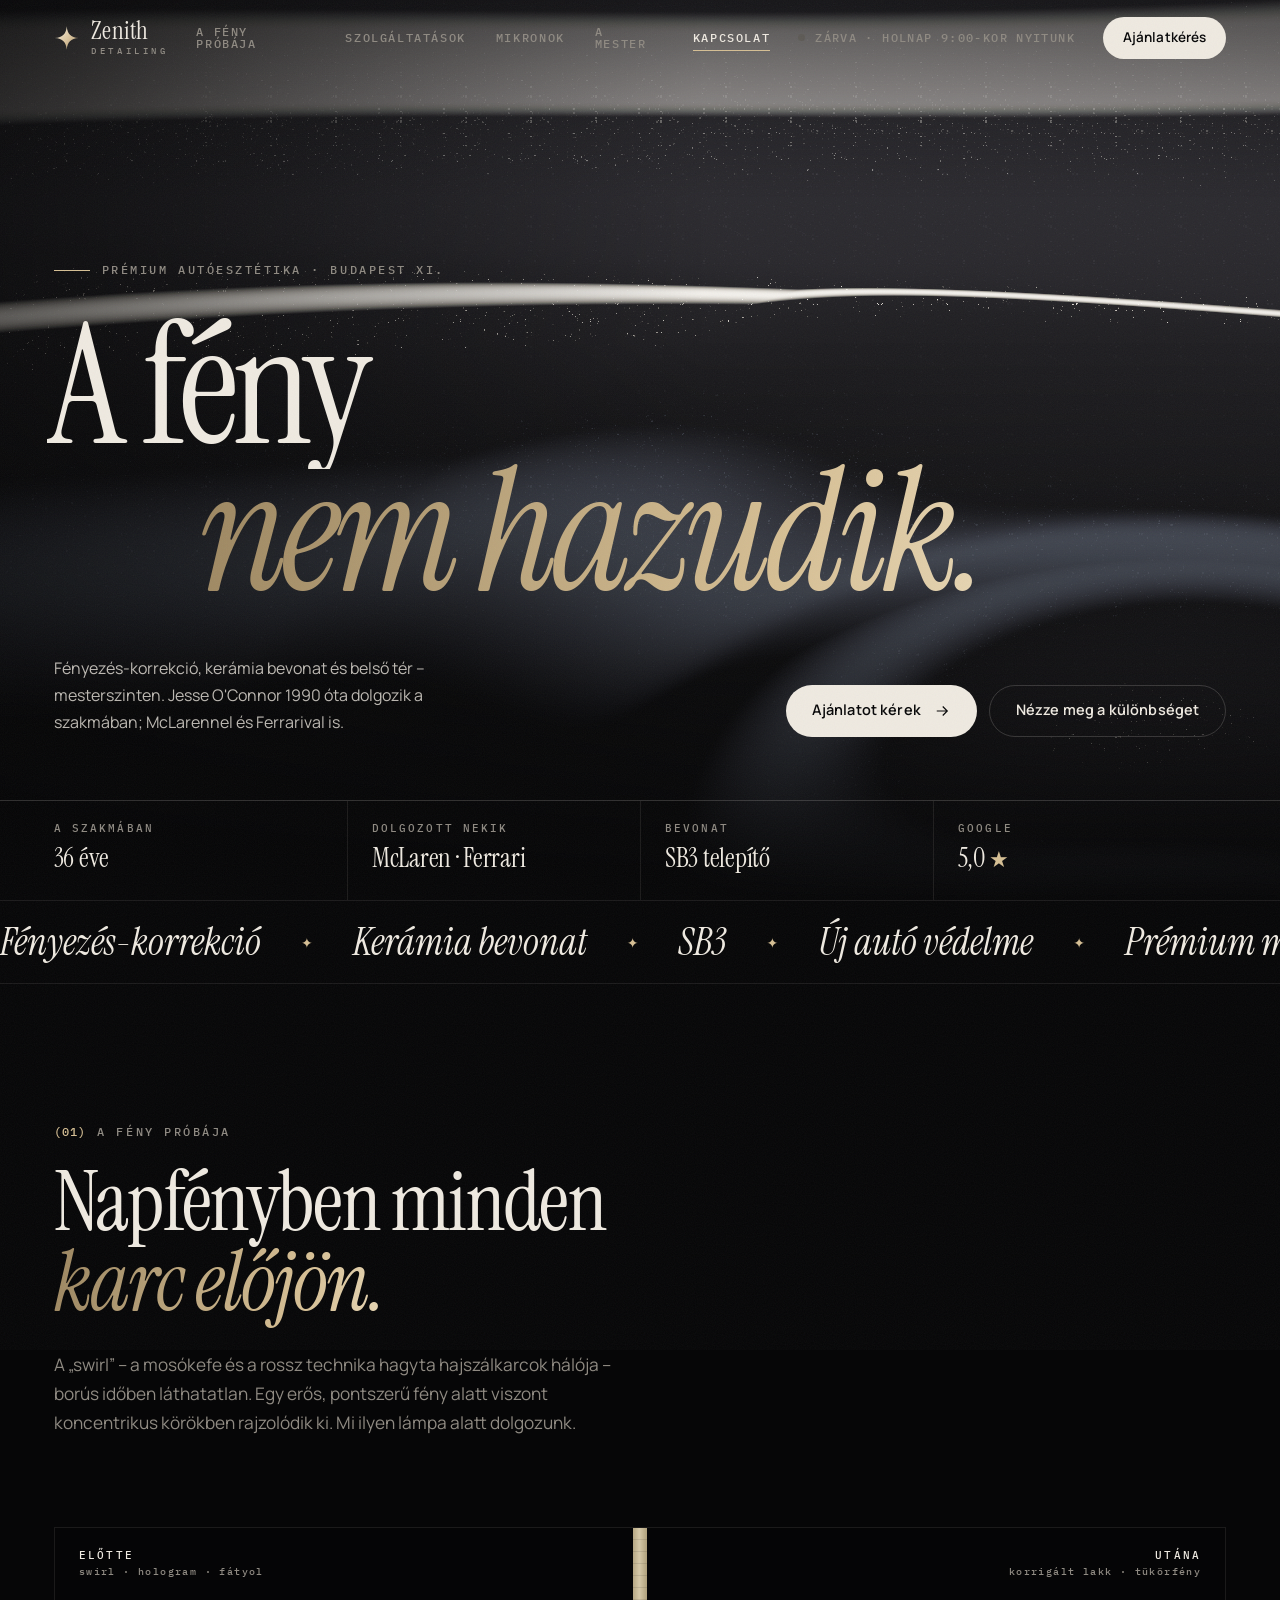
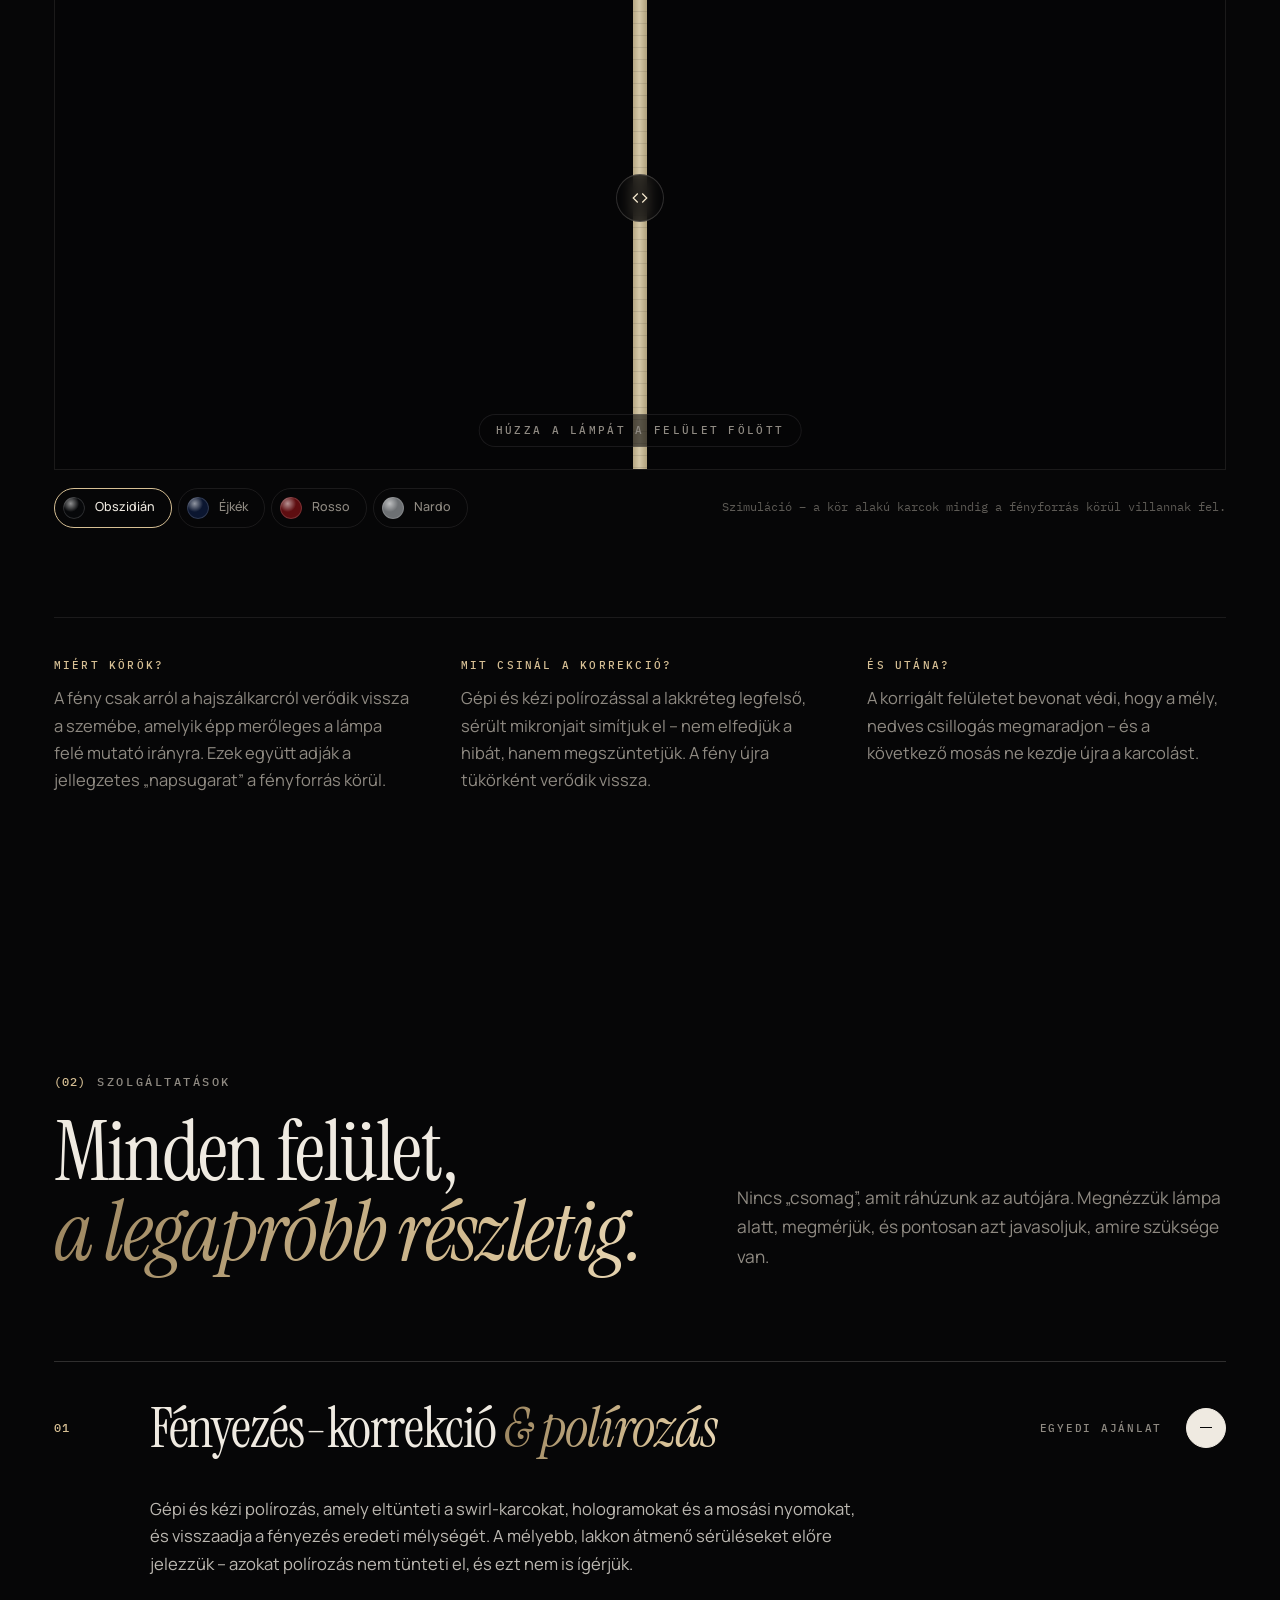
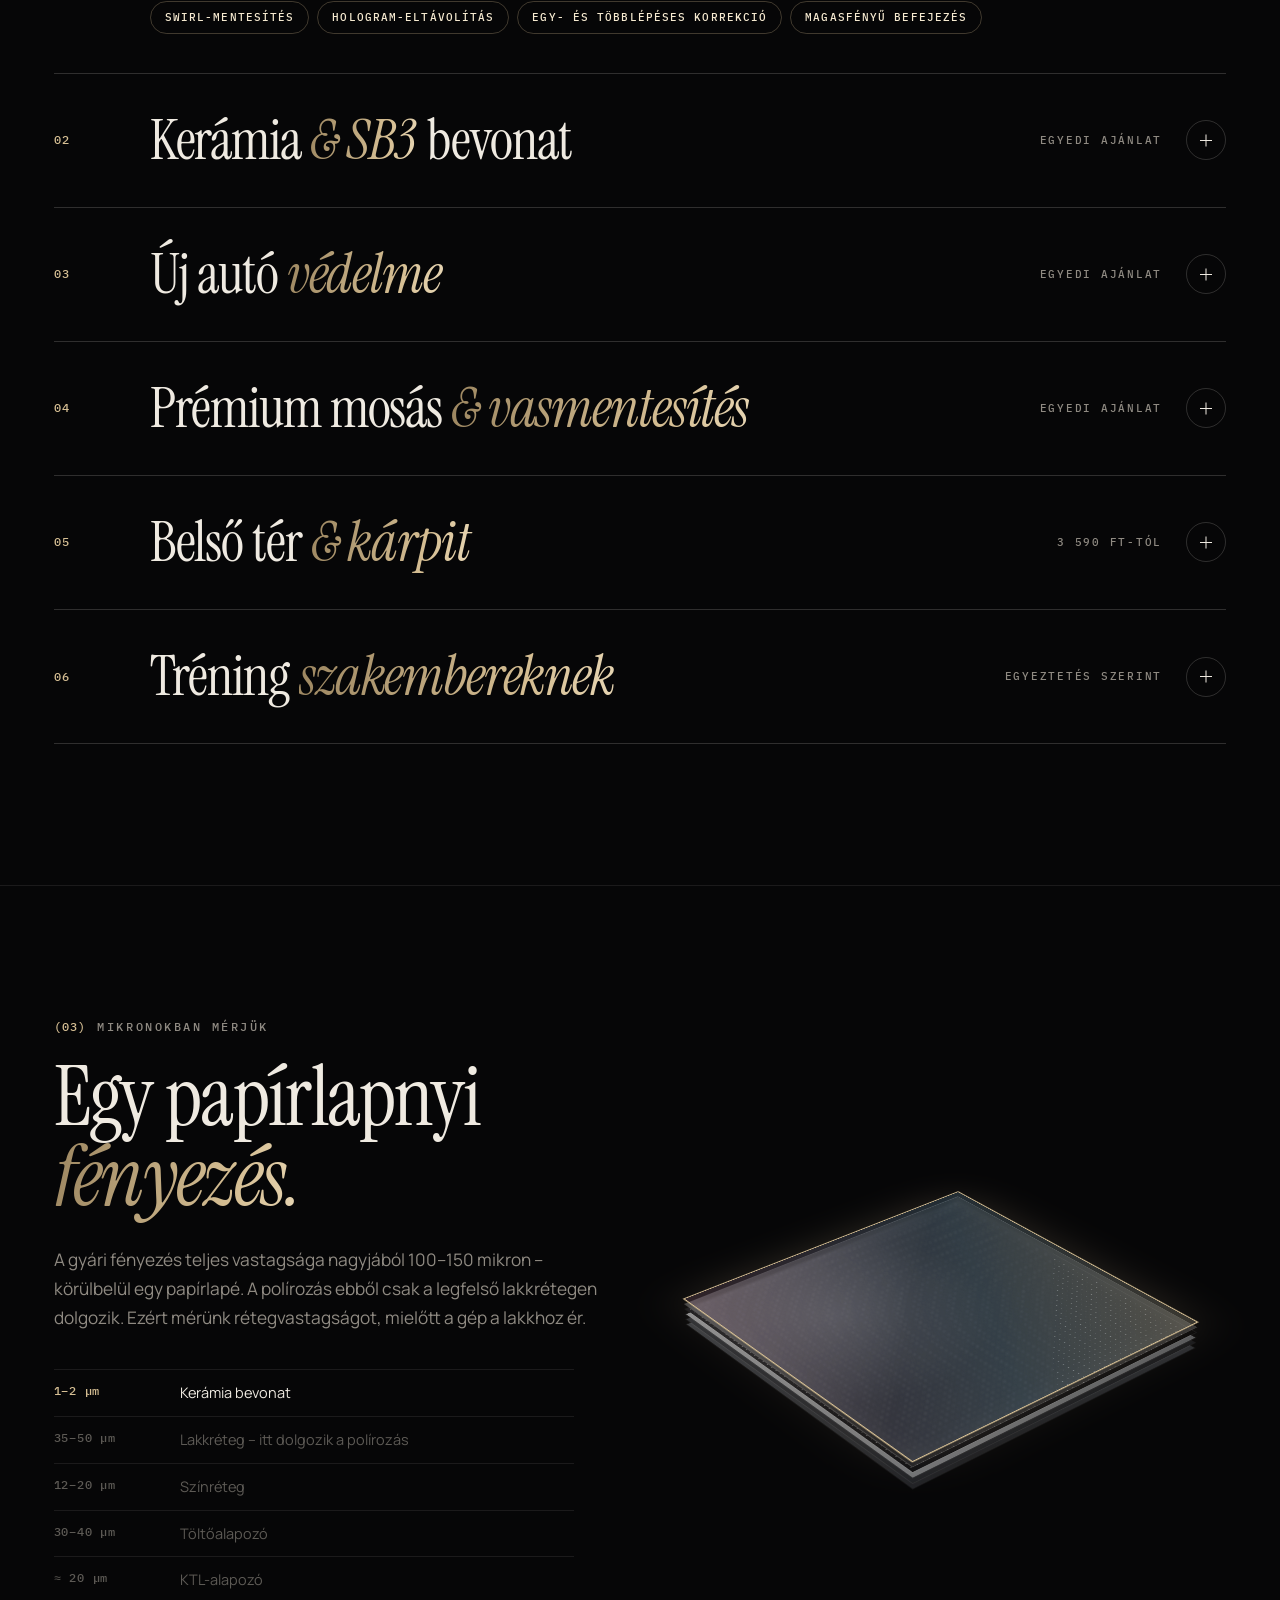
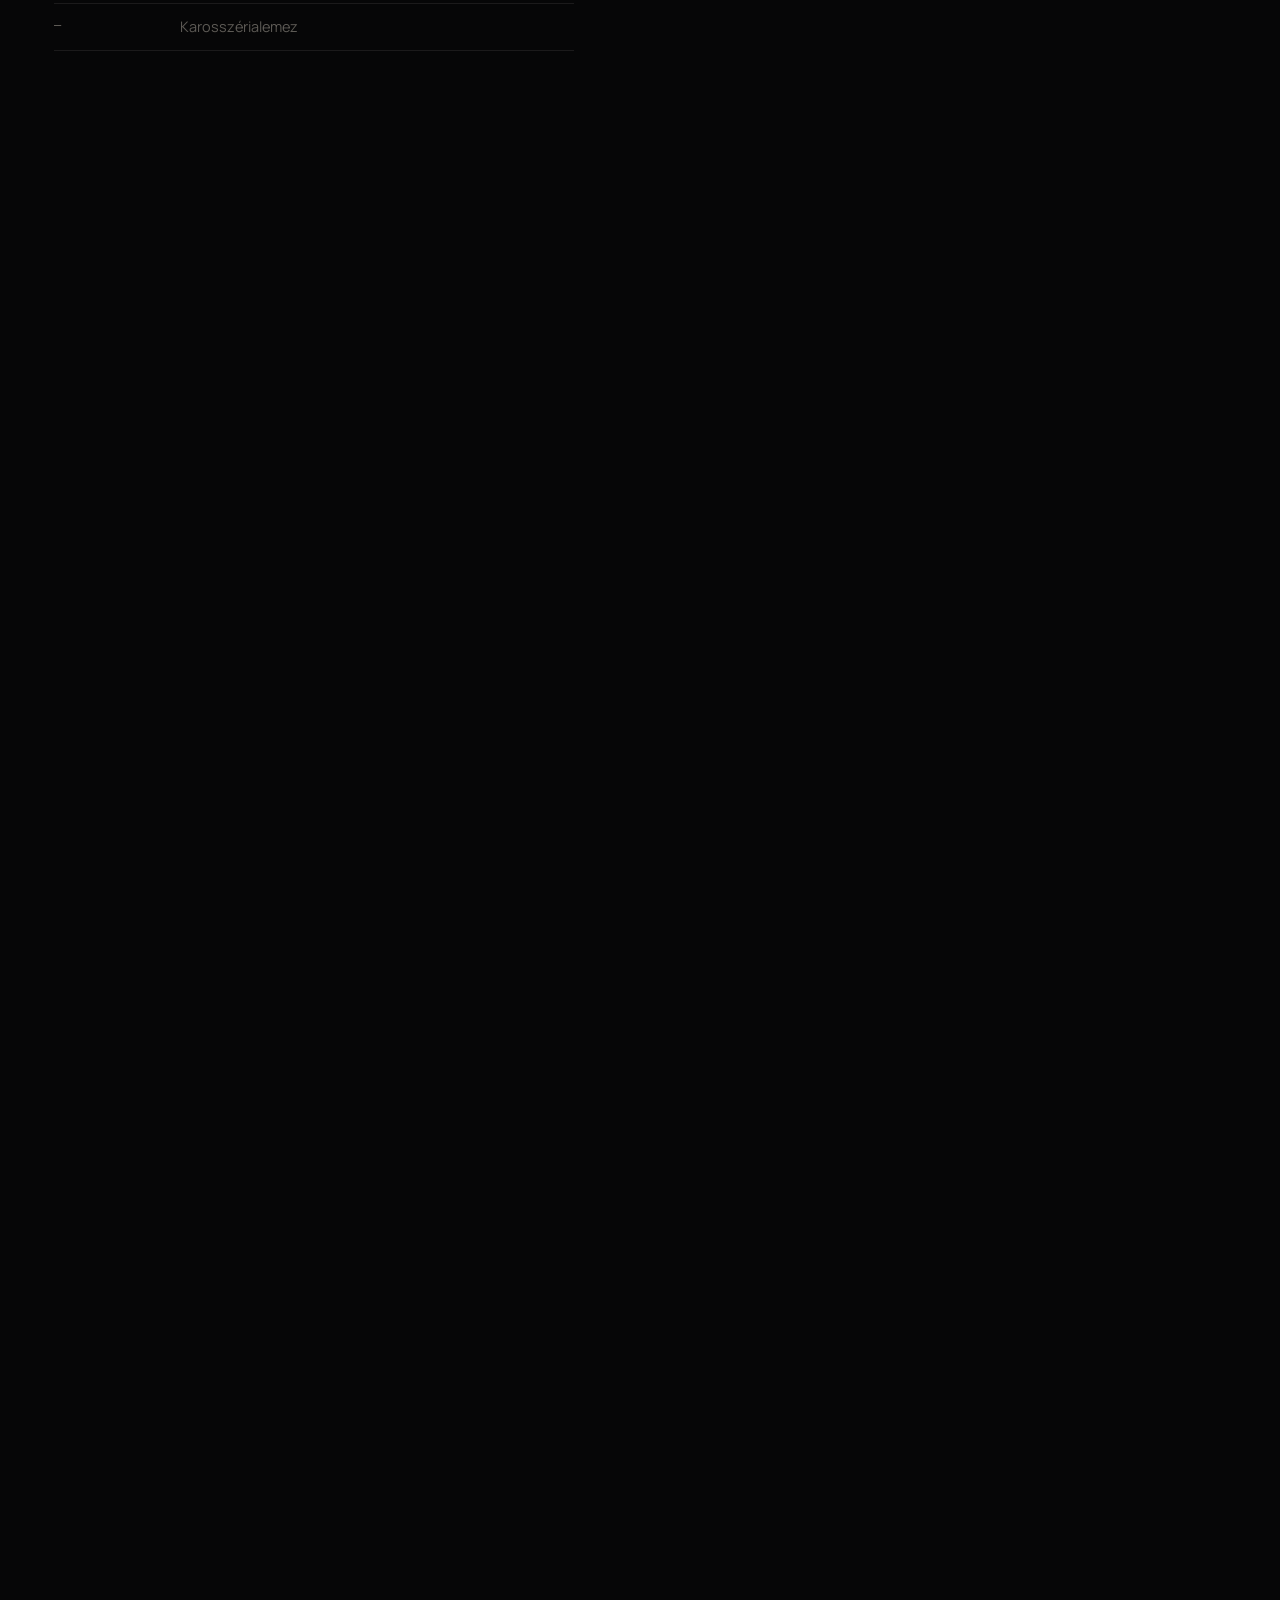
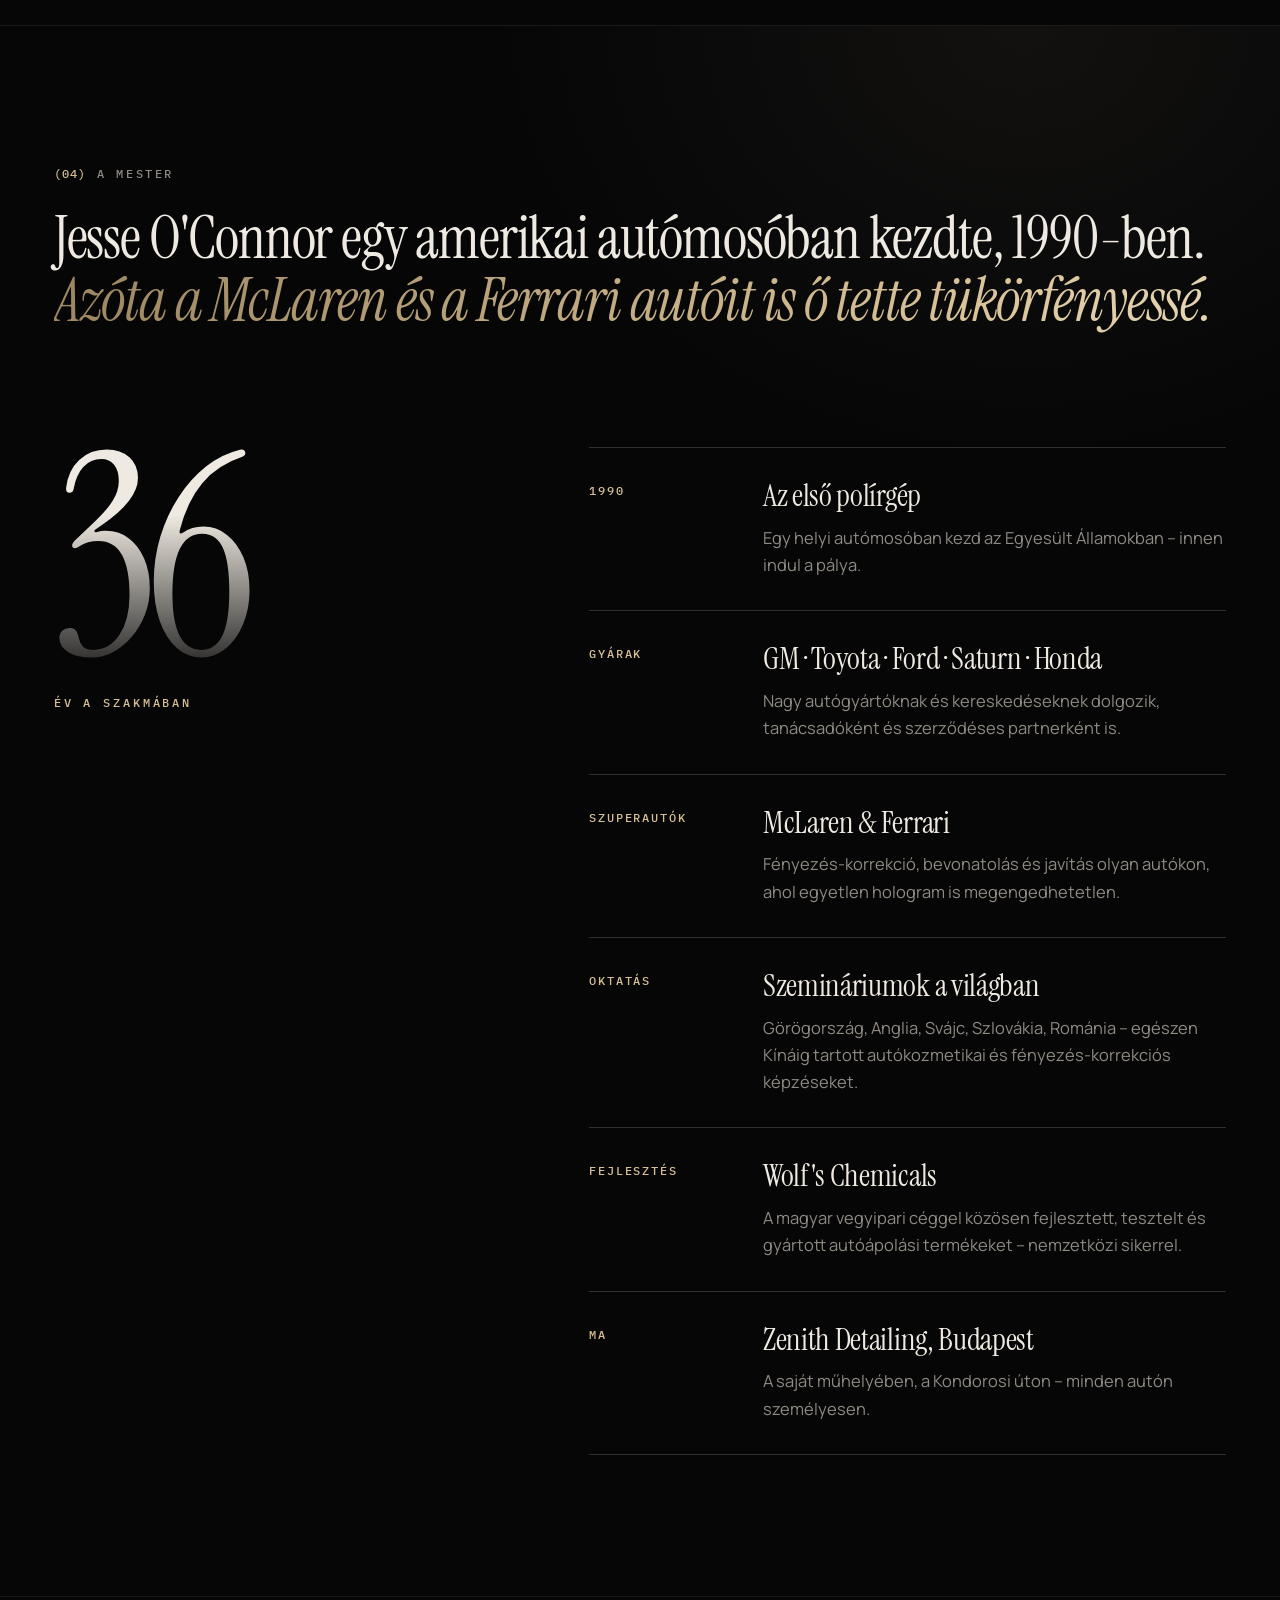
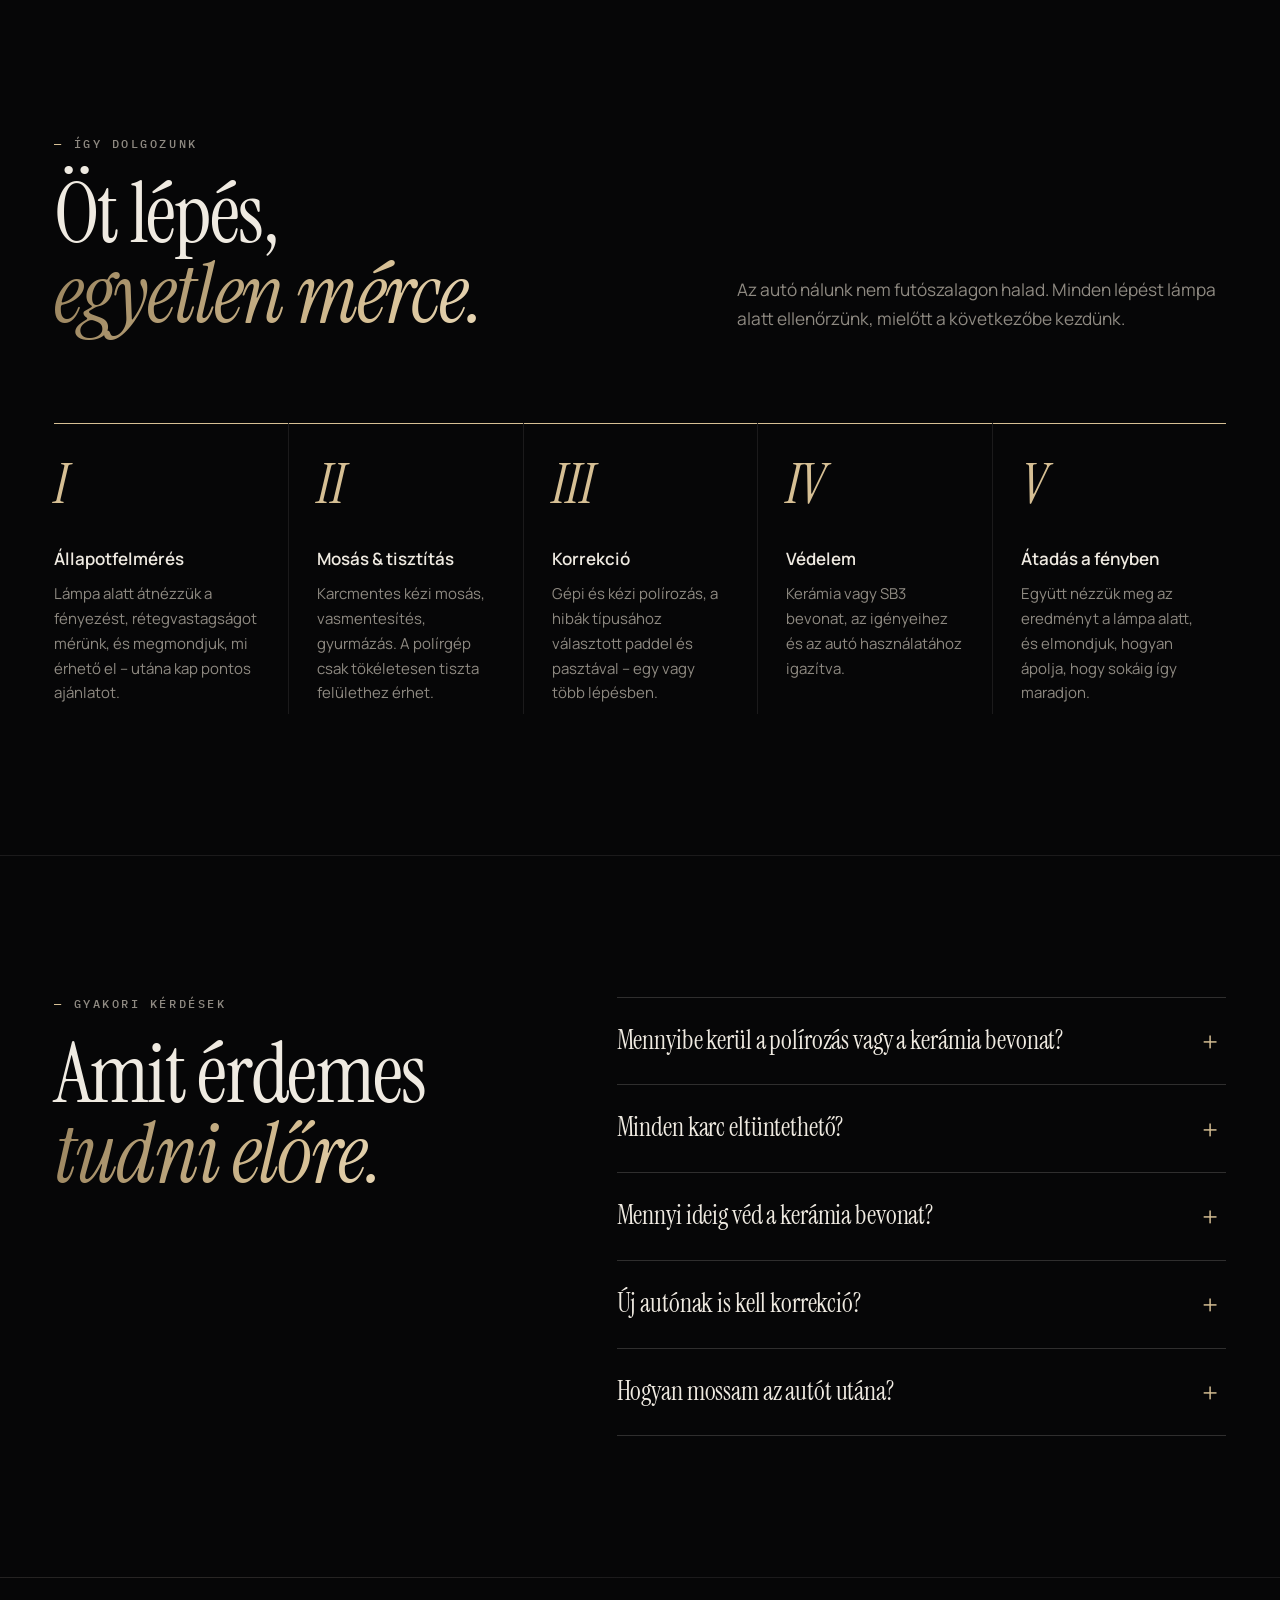
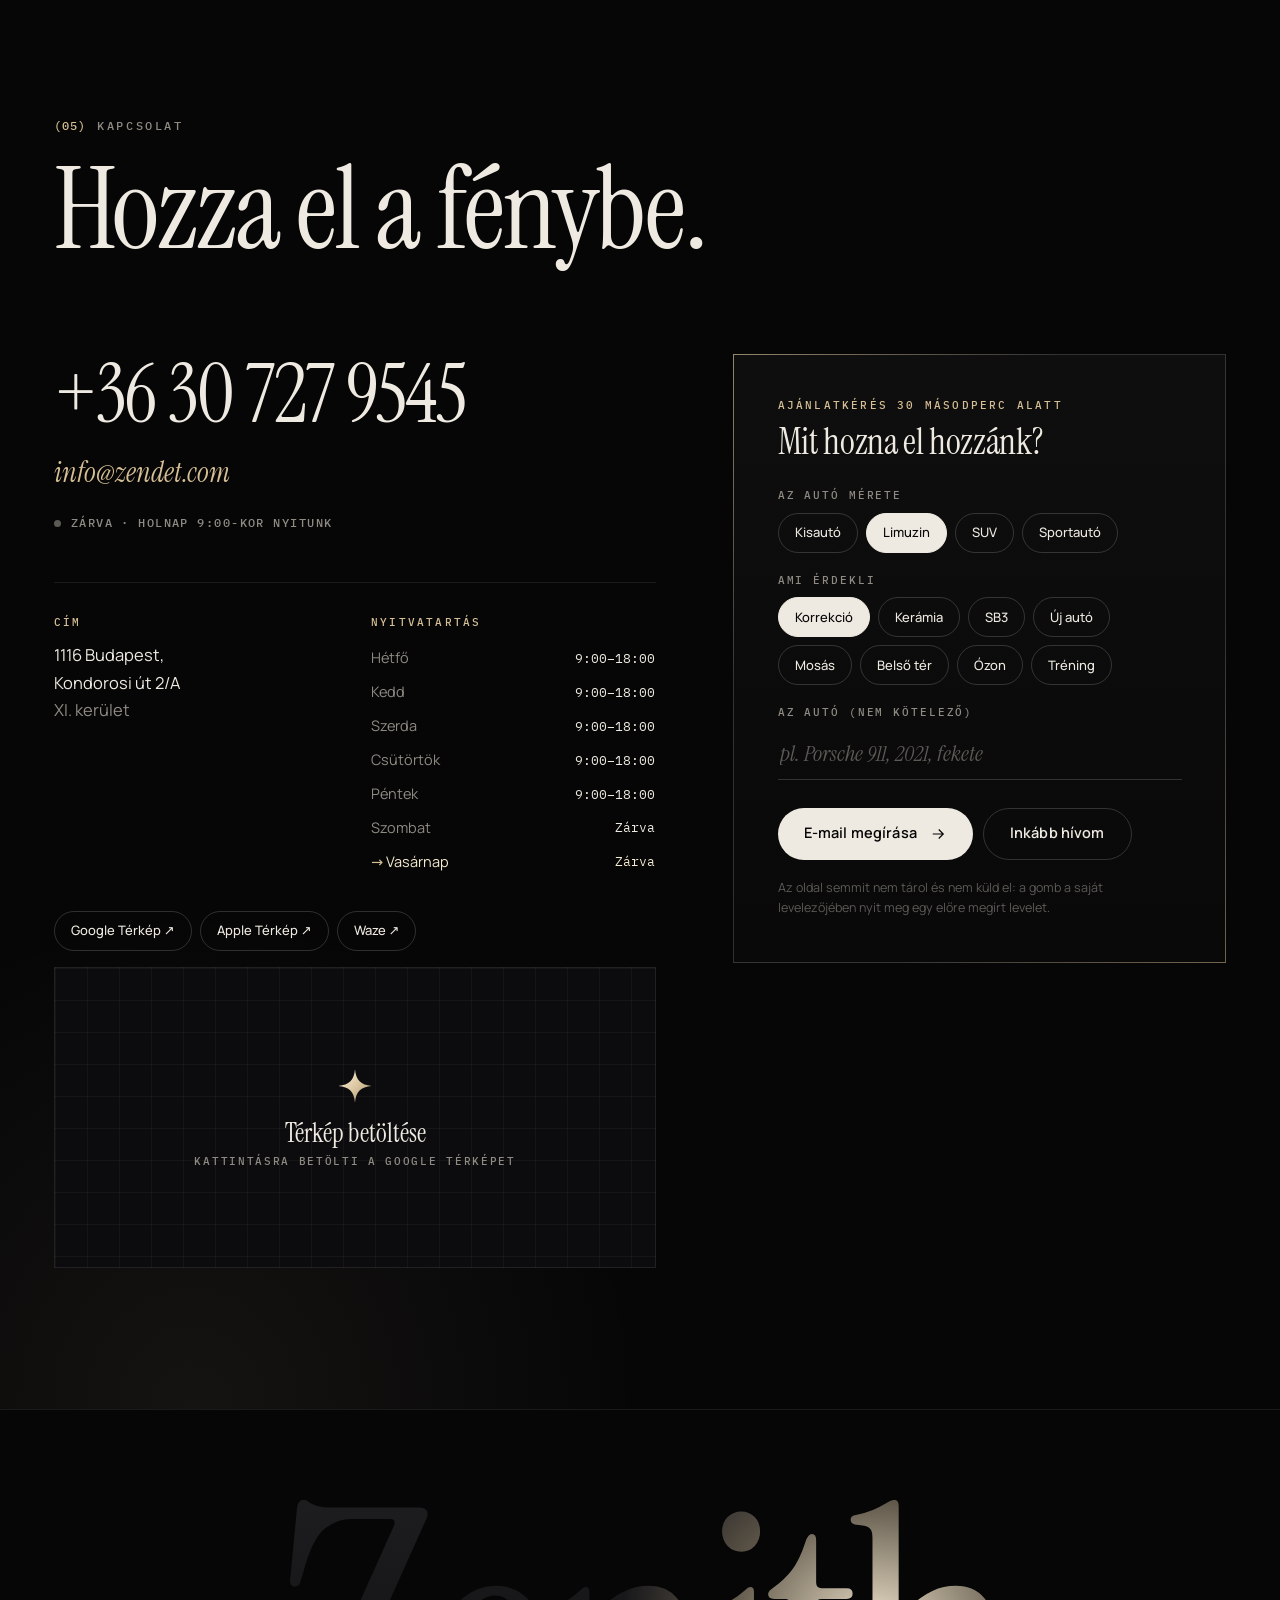
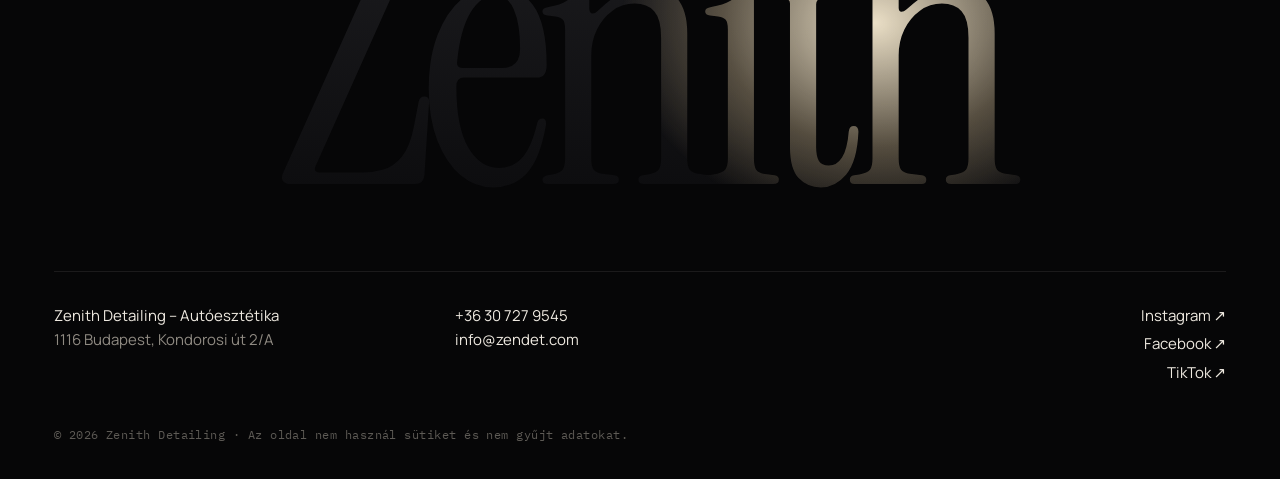
==== public/index.html @ a7017513 "Zenith Detailing prémium weboldal: WebGL lakk-nyitókép, swirl-bemutató, rétegek, ajánlatkérő - Nyitó" ====
<!doctype html>
<html lang="hu" class="no-js">
<head>
  <meta charset="utf-8">
  <meta name="viewport" content="width=device-width, initial-scale=1, viewport-fit=cover">
  <title>Zenith Detailing – prémium autóesztétika, Budapest XI.</title>
  <meta name="description" content="Fényezés-korrekció, kerámia és SB3 bevonat, új autó védelme és belső tér – Jesse O'Connor mesterkozmetikussal, aki 1990 óta a szakmában van, és dolgozott McLarennel és Ferrarival. 1116 Budapest, Kondorosi út 2/A · +36 30 727 9545">
  <meta name="theme-color" content="#060607">
  <meta name="format-detection" content="telephone=no">
  <meta property="og:type" content="website">
  <meta property="og:title" content="Zenith Detailing – A fény nem hazudik.">
  <meta property="og:description" content="Prémium autóesztétika Budapesten: fényezés-korrekció, kerámia és SB3 bevonat, belső tér. Jesse O'Connor, 1990 óta a szakmában.">
  <meta property="og:image" content="assets/og.jpg">
  <meta property="og:locale" content="hu_HU">
  <meta name="twitter:card" content="summary_large_image">
  <link rel="icon" href="assets/favicon.svg" type="image/svg+xml">
  <link rel="apple-touch-icon" href="assets/apple-touch-icon.png">
  <link rel="preload" href="assets/fonts/instrument-serif-latin-400-normal.woff2" as="font" type="font/woff2" crossorigin>
  <link rel="preload" href="assets/fonts/manrope-latin-wght-normal.woff2" as="font" type="font/woff2" crossorigin>
  <link rel="stylesheet" href="styles.css">
  <script type="application/ld+json">
  {
    "@context": "https://schema.org",
    "@type": "AutomotiveBusiness",
    "name": "Zenith Detailing – Autóesztétika",
    "description": "Prémium autóesztétika: fényezés-korrekció, polírozás, kerámia és SB3 bevonat, új autó kezelés, prémium mosás, vasmentesítés, belső tér és ózonos fertőtlenítés.",
    "telephone": "+36307279545",
    "email": "info@zendet.com",
    "url": "https://zendet.com/",
    "image": "assets/og.jpg",
    "founder": { "@type": "Person", "name": "Jesse O'Connor" },
    "address": {
      "@type": "PostalAddress",
      "streetAddress": "Kondorosi út 2/A",
      "postalCode": "1116",
      "addressLocality": "Budapest",
      "addressRegion": "XI. kerület",
      "addressCountry": "HU"
    },
    "openingHoursSpecification": [
      { "@type": "OpeningHoursSpecification", "dayOfWeek": ["Monday","Tuesday","Wednesday","Thursday","Friday"], "opens": "09:00", "closes": "18:00" }
    ],
    "sameAs": [
      "https://www.facebook.com/zdautoesztetika/",
      "https://www.instagram.com/zenithdetailing/",
      "https://www.tiktok.com/@zenithdetailing"
    ]
  }
  </script>
</head>
<body>
  <a class="skip" href="#main">Ugrás a tartalomra</a>

  <!-- ============ FEJLÉC ============ -->
  <header class="nav" data-nav>
    <a class="logo" href="#top" aria-label="Zenith Detailing – vissza az oldal tetejére">
      <svg class="logo__mark" viewBox="0 0 40 40" aria-hidden="true"><use href="#glint"/></svg>
      <span class="logo__word">Zenith<span class="logo__sub">Detailing</span></span>
    </a>
    <nav id="menu" class="nav__links" aria-label="Fő navigáció">
      <a href="#proba"><span class="nav__num">01</span>A fény próbája</a>
      <a href="#szolgaltatasok"><span class="nav__num">02</span>Szolgáltatások</a>
      <a href="#retegek"><span class="nav__num">03</span>Mikronok</a>
      <a href="#mester"><span class="nav__num">04</span>A mester</a>
      <a href="#kapcsolat"><span class="nav__num">05</span>Kapcsolat</a>
      <span class="nav__menu-foot">
        <a class="btn btn--light" href="tel:+36307279545" data-phone-link><span>Hívás · <span data-phone-text>+36 30 727 9545</span></span></a>
        <span class="nav__menu-addr">1116 Budapest, Kondorosi út 2/A</span>
      </span>
    </nav>
    <span class="status" data-status><span class="status__dot"></span><span data-status-text>H–P 9–18</span></span>
    <a class="btn btn--light btn--sm nav__cta" href="#kapcsolat">Ajánlatkérés</a>
    <button class="nav__toggle" type="button" aria-expanded="false" aria-controls="menu" aria-label="Menü">
      <span></span><span></span>
    </button>
  </header>

  <main id="main">

    <!-- ============ NYITÓKÉP ============ -->
    <section class="hero" id="top" data-hero>
      <canvas class="hero__paint" data-paint aria-hidden="true"></canvas>
      <div class="hero__fallback" aria-hidden="true"></div>
      <div class="hero__shade" aria-hidden="true"></div>

      <div class="hero__inner wrap">
        <p class="eyebrow hero__eyebrow" data-rise><span class="eyebrow__rule"></span>Prémium autóesztétika · Budapest XI.</p>
        <h1 class="hero__title" aria-label="A fény nem hazudik.">
          <span class="line" data-rise><span>A fény</span></span>
          <span class="line" data-rise><span><em>nem hazudik.</em></span></span>
        </h1>
        <div class="hero__bottom">
          <p class="hero__lead" data-rise>
            Fényezés-korrekció, kerámia bevonat és belső tér – mesterszinten.
            Jesse O'Connor <span data-since>1990</span> óta dolgozik a szakmában; McLarennel és Ferrarival is.
          </p>
          <div class="hero__ctas" data-rise>
            <a class="btn btn--light" href="#kapcsolat">Ajánlatot kérek <svg class="i" aria-hidden="true"><use href="#i-arrow"/></svg></a>
            <a class="btn btn--ghost" href="#proba">Nézze meg a különbséget</a>
          </div>
        </div>
      </div>

      <dl class="hero__facts wrap" data-rise>
        <div><dt>A szakmában</dt><dd><span data-years>36</span> éve</dd></div>
        <div><dt>Dolgozott nekik</dt><dd>McLaren · Ferrari</dd></div>
        <div><dt>Bevonat</dt><dd>SB3 telepítő</dd></div>
        <div><dt>Google</dt><dd>5,0 <span class="star" aria-hidden="true">★</span><span class="sr">csillag</span></dd></div>
      </dl>

      <p class="hero__hint" aria-hidden="true"><span>Mozgassa az egeret – a fény követi</span></p>
    </section>

    <!-- ============ SZALAG ============ -->
    <div class="ticker" aria-hidden="true">
      <div class="ticker__track">
        <span>Fényezés-korrekció</span><i>✦</i><span>Kerámia bevonat</span><i>✦</i><span>SB3</span><i>✦</i><span>Új autó védelme</span><i>✦</i><span>Prémium mosás</span><i>✦</i><span>Vasmentesítés</span><i>✦</i><span>Belső tér</span><i>✦</i><span>Ózonos fertőtlenítés</span><i>✦</i>
        <span>Fényezés-korrekció</span><i>✦</i><span>Kerámia bevonat</span><i>✦</i><span>SB3</span><i>✦</i><span>Új autó védelme</span><i>✦</i><span>Prémium mosás</span><i>✦</i><span>Vasmentesítés</span><i>✦</i><span>Belső tér</span><i>✦</i><span>Ózonos fertőtlenítés</span><i>✦</i>
      </div>
    </div>

    <!-- ============ 01 A FÉNY PRÓBÁJA ============ -->
    <section class="section proba" id="proba" aria-labelledby="proba-title">
      <div class="wrap">
        <header class="section__head">
          <p class="eyebrow"><span class="num">(01)</span> A fény próbája</p>
          <h2 class="h2" id="proba-title">Napfényben minden<br><em>karc előjön.</em></h2>
          <p class="section__lead">
            A „swirl” – a mosókefe és a rossz technika hagyta hajszálkarcok hálója – borús időben láthatatlan.
            Egy erős, pontszerű fény alatt viszont koncentrikus körökben rajzolódik ki. Mi ilyen lámpa alatt dolgozunk.
          </p>
        </header>

        <figure class="lab" data-lab>
          <div class="lab__stage" data-lab-stage>
            <canvas class="lab__canvas" data-lab-canvas role="img" aria-label="Szimuláció: fekete fényezés egy lámpa fényében. A bal oldalon polírozás előtt látszanak a körkörös swirl-karcok, a jobb oldalon a korrigált, tükörsima felület."></canvas>
            <span class="lab__tag lab__tag--l">Előtte <small>swirl · hologram · fátyol</small></span>
            <span class="lab__tag lab__tag--r">Utána <small>korrigált lakk · tükörfény</small></span>
            <button class="lab__handle" type="button" role="slider" aria-label="Előtte–utána határvonal" aria-valuemin="0" aria-valuemax="100" aria-valuenow="50" aria-valuetext="50%" data-lab-handle>
              <span class="lab__tape" aria-hidden="true"></span>
              <span class="lab__knob" aria-hidden="true"><svg class="i" viewBox="0 0 24 24"><path d="M9 6 3 12l6 6M15 6l6 6-6 6" fill="none" stroke="currentColor" stroke-width="1.6"/></svg></span>
            </button>
            <p class="lab__cue" data-lab-cue aria-hidden="true">Húzza a lámpát a felület fölött</p>
          </div>
          <figcaption class="lab__bar">
            <div class="lab__swatches" role="radiogroup" aria-label="Fényezés színe">
              <button type="button" role="radio" aria-checked="true" data-paint-color="obsidian" style="--c:#07080a"><span>Obszidián</span></button>
              <button type="button" role="radio" aria-checked="false" data-paint-color="midnight" style="--c:#0b1630"><span>Éjkék</span></button>
              <button type="button" role="radio" aria-checked="false" data-paint-color="rosso" style="--c:#5e0d10"><span>Rosso</span></button>
              <button type="button" role="radio" aria-checked="false" data-paint-color="nardo" style="--c:#6d7073"><span>Nardo</span></button>
            </div>
            <p class="lab__note">Szimuláció – a kör alakú karcok mindig a fényforrás körül villannak fel.</p>
          </figcaption>
        </figure>

        <div class="proba__facts">
          <div data-reveal>
            <p class="kicker">Miért körök?</p>
            <p>A fény csak arról a hajszálkarcról verődik vissza a szemébe, amelyik épp merőleges a lámpa felé mutató irányra. Ezek együtt adják a jellegzetes „napsugarat” a fényforrás körül.</p>
          </div>
          <div data-reveal>
            <p class="kicker">Mit csinál a korrekció?</p>
            <p>Gépi és kézi polírozással a lakkréteg legfelső, sérült mikronjait simítjuk el – nem elfedjük a hibát, hanem megszüntetjük. A fény újra tükörként verődik vissza.</p>
          </div>
          <div data-reveal>
            <p class="kicker">És utána?</p>
            <p>A korrigált felületet bevonat védi, hogy a mély, nedves csillogás megmaradjon – és a következő mosás ne kezdje újra a karcolást.</p>
          </div>
        </div>
      </div>
    </section>

    <!-- ============ 02 SZOLGÁLTATÁSOK ============ -->
    <section class="section svc" id="szolgaltatasok" aria-labelledby="svc-title">
      <div class="wrap">
        <header class="section__head section__head--split">
          <div>
            <p class="eyebrow"><span class="num">(02)</span> Szolgáltatások</p>
            <h2 class="h2" id="svc-title">Minden felület,<br><em>a legapróbb részletig.</em></h2>
          </div>
          <p class="section__lead">Nincs „csomag”, amit ráhúzunk az autójára. Megnézzük lámpa alatt, megmérjük, és pontosan azt javasoljuk, amire szüksége van.</p>
        </header>

        <ol class="svc__list" data-svc>
          <li class="svc__item" data-reveal>
            <button class="svc__row" type="button" aria-expanded="false" aria-controls="svc-1">
              <span class="svc__num">01</span>
              <span class="svc__name">Fényezés-korrekció <em>&amp; polírozás</em></span>
              <span class="svc__meta">Egyedi ajánlat</span>
              <span class="svc__plus" aria-hidden="true"></span>
            </button>
            <div class="svc__body" id="svc-1" role="region" aria-label="Fényezés-korrekció és polírozás">
              <div class="svc__inner">
                <p>Gépi és kézi polírozás, amely eltünteti a swirl-karcokat, hologramokat és a mosási nyomokat, és visszaadja a fényezés eredeti mélységét. A mélyebb, lakkon átmenő sérüléseket előre jelezzük – azokat polírozás nem tünteti el, és ezt nem is ígérjük.</p>
                <ul class="svc__tags"><li>Swirl-mentesítés</li><li>Hologram-eltávolítás</li><li>Egy- és többlépéses korrekció</li><li>Magasfényű befejezés</li></ul>
              </div>
            </div>
          </li>
          <li class="svc__item" data-reveal>
            <button class="svc__row" type="button" aria-expanded="false" aria-controls="svc-2">
              <span class="svc__num">02</span>
              <span class="svc__name">Kerámia <em>&amp; SB3</em> bevonat</span>
              <span class="svc__meta">Egyedi ajánlat</span>
              <span class="svc__plus" aria-hidden="true"></span>
            </button>
            <div class="svc__body" id="svc-2" role="region" aria-label="Kerámia és SB3 bevonat">
              <div class="svc__inner">
                <p>Kemény, üvegszerű védőréteg a lakkon: taszítja a vizet és a szennyeződést, megkönnyíti a mosást, és évekig őrzi a fényt. Az amerikai SB3 bevonatot hivatalos telepítőként visszük fel. A bevonat előtt mindig korrekció jön – a bevonat ugyanis konzerválja azt, ami alatta van.</p>
                <ul class="svc__tags"><li>SiO₂ alapú kerámia</li><li>9H keménység</li><li>2–5 év tartósság</li><li>SB3 hivatalos telepítő</li></ul>
              </div>
            </div>
          </li>
          <li class="svc__item" data-reveal>
            <button class="svc__row" type="button" aria-expanded="false" aria-controls="svc-3">
              <span class="svc__num">03</span>
              <span class="svc__name">Új autó <em>védelme</em></span>
              <span class="svc__meta">Egyedi ajánlat</span>
              <span class="svc__plus" aria-hidden="true"></span>
            </button>
            <div class="svc__body" id="svc-3" role="region" aria-label="Új autó védelme">
              <div class="svc__inner">
                <p>A gyárból kijövő autó védtelen: a gyári, sietős polírozás gyakran hologramokat hagy, a szállítás és a kereskedés pedig mosási karcokat. Mielőtt először mosnák, átvizsgáljuk, finoman korrigáljuk és bevonattal védjük – így marad olyan, amilyennek lennie kellene.</p>
                <ul class="svc__tags"><li>Átvételi átvizsgálás</li><li>Gyári hologramok eltávolítása</li><li>Bevonat az első naptól</li></ul>
              </div>
            </div>
          </li>
          <li class="svc__item" data-reveal>
            <button class="svc__row" type="button" aria-expanded="false" aria-controls="svc-4">
              <span class="svc__num">04</span>
              <span class="svc__name">Prémium mosás <em>&amp; vasmentesítés</em></span>
              <span class="svc__meta">Egyedi ajánlat</span>
              <span class="svc__plus" aria-hidden="true"></span>
            </button>
            <div class="svc__body" id="svc-4" role="region" aria-label="Prémium mosás és vasmentesítés">
              <div class="svc__inner">
                <p>Karcmentes kézi mosás, majd a lakkba ágyazódott szennyeződések – fékpor, repülőrozsda, kátrány, gyanta – vegyi és mechanikai eltávolítása. A felület tapintásra is üvegsima lesz, és készen áll a polírozásra vagy a védelemre.</p>
                <ul class="svc__tags"><li>Kétvödrös kézi mosás</li><li>Vasmentesítés</li><li>Kátrány- és gyantaeltávolítás</li><li>Gyurmázás</li></ul>
              </div>
            </div>
          </li>
          <li class="svc__item" data-reveal>
            <button class="svc__row" type="button" aria-expanded="false" aria-controls="svc-5">
              <span class="svc__num">05</span>
              <span class="svc__name">Belső tér <em>&amp; kárpit</em></span>
              <span class="svc__meta">3 590 Ft-tól</span>
              <span class="svc__plus" aria-hidden="true"></span>
            </button>
            <div class="svc__body" id="svc-5" role="region" aria-label="Belső tér és kárpit">
              <div class="svc__inner">
                <p>Kárpit- és szőnyegtisztítás, bőrápolás, műanyagok és részletek kézi tisztítása. Szagtalanításhoz ózonos fertőtlenítés – a kellemetlen szagot nem elfedjük, hanem megszüntetjük.</p>
                <dl class="svc__prices">
                  <div><dt>Belső szolgáltatások</dt><dd>3 590 Ft-tól</dd></div>
                  <div><dt>Bőrülések tisztítása</dt><dd>7 990 Ft-tól</dd></div>
                  <div><dt>Teljes kárpittisztítás</dt><dd>18 990 Ft-tól</dd></div>
                  <div><dt>Ózonos fertőtlenítés</dt><dd>Kérje ajánlatunkat</dd></div>
                </dl>
              </div>
            </div>
          </li>
          <li class="svc__item" data-reveal>
            <button class="svc__row" type="button" aria-expanded="false" aria-controls="svc-6">
              <span class="svc__num">06</span>
              <span class="svc__name">Tréning <em>szakembereknek</em></span>
              <span class="svc__meta">Egyeztetés szerint</span>
              <span class="svc__plus" aria-hidden="true"></span>
            </button>
            <div class="svc__body" id="svc-6" role="region" aria-label="Tréning szakembereknek">
              <div class="svc__inner">
                <p>Jesse Görögországtól Kínáig tartott fényezés-korrekciós szemináriumokat. Autókozmetikusoknak és műhelyeknek gyakorlati képzést is vállal – a polírozástól a bevonatok felviteléig.</p>
                <ul class="svc__tags"><li>Polírozási technika</li><li>Bevonatok felvitele</li><li>Egyéni vagy csoportos</li></ul>
              </div>
            </div>
          </li>
        </ol>
      </div>
    </section>

    <!-- ============ 03 RÉTEGEK ============ -->
    <section class="layers" id="retegek" aria-labelledby="layers-title" data-layers>
      <div class="layers__sticky">
        <div class="wrap layers__grid">
          <header class="layers__head">
            <p class="eyebrow"><span class="num">(03)</span> Mikronokban mérjük</p>
            <h2 class="h2" id="layers-title">Egy papírlapnyi<br><em>fényezés.</em></h2>
            <p class="section__lead">
              A gyári fényezés teljes vastagsága nagyjából 100–150 mikron – körülbelül egy papírlapé.
              A polírozás ebből csak a legfelső lakkrétegen dolgozik. Ezért mérünk rétegvastagságot, mielőtt a gép a lakkhoz ér.
            </p>
            <ol class="layers__legend" data-layers-legend>
              <li data-l="5"><span class="layers__um">1–2 µm</span><span>Kerámia bevonat</span></li>
              <li data-l="4"><span class="layers__um">35–50 µm</span><span>Lakkréteg – itt dolgozik a polírozás</span></li>
              <li data-l="3"><span class="layers__um">12–20 µm</span><span>Színréteg</span></li>
              <li data-l="2"><span class="layers__um">30–40 µm</span><span>Töltőalapozó</span></li>
              <li data-l="1"><span class="layers__um">≈ 20 µm</span><span>KTL-alapozó</span></li>
              <li data-l="0"><span class="layers__um">—</span><span>Karosszérialemez</span></li>
            </ol>
          </header>

          <div class="stack" aria-hidden="true">
            <div class="stack__scene">
              <div class="stack__layer" style="--i:0"><span>Lemez</span></div>
              <div class="stack__layer" style="--i:1"><span>KTL</span></div>
              <div class="stack__layer" style="--i:2"><span>Töltő</span></div>
              <div class="stack__layer" style="--i:3"><span>Szín</span></div>
              <div class="stack__layer" style="--i:4"><span>Lakk</span></div>
              <div class="stack__layer" style="--i:5"><span>Kerámia</span></div>
            </div>
          </div>
        </div>
      </div>
    </section>

    <!-- ============ 04 A MESTER ============ -->
    <section class="section master" id="mester" aria-labelledby="master-title">
      <div class="wrap">
        <div class="master__top">
          <p class="eyebrow"><span class="num">(04)</span> A mester</p>
          <h2 class="master__quote" id="master-title" data-reveal>
            Jesse O'Connor egy amerikai autómosóban kezdte, <span data-since>1990</span>-ben.
            <em>Azóta a McLaren és a Ferrari autóit is ő tette tükörfényessé.</em>
          </h2>
        </div>

        <div class="master__grid">
          <div class="master__count" data-reveal>
            <span class="master__big" data-years>36</span>
            <span class="master__unit">év a szakmában</span>
          </div>

          <ol class="timeline">
            <li data-reveal>
              <span class="timeline__when">1990</span>
              <div><h3>Az első polírgép</h3><p>Egy helyi autómosóban kezd az Egyesült Államokban – innen indul a pálya.</p></div>
            </li>
            <li data-reveal>
              <span class="timeline__when">Gyárak</span>
              <div><h3>GM · Toyota · Ford · Saturn · Honda</h3><p>Nagy autógyártóknak és kereskedéseknek dolgozik, tanácsadóként és szerződéses partnerként is.</p></div>
            </li>
            <li data-reveal>
              <span class="timeline__when">Szuperautók</span>
              <div><h3>McLaren &amp; Ferrari</h3><p>Fényezés-korrekció, bevonatolás és javítás olyan autókon, ahol egyetlen hologram is megengedhetetlen.</p></div>
            </li>
            <li data-reveal>
              <span class="timeline__when">Oktatás</span>
              <div><h3>Szemináriumok a világban</h3><p>Görögország, Anglia, Svájc, Szlovákia, Románia – egészen Kínáig tartott autókozmetikai és fényezés-korrekciós képzéseket.</p></div>
            </li>
            <li data-reveal>
              <span class="timeline__when">Fejlesztés</span>
              <div><h3>Wolf's Chemicals</h3><p>A magyar vegyipari céggel közösen fejlesztett, tesztelt és gyártott autóápolási termékeket – nemzetközi sikerrel.</p></div>
            </li>
            <li data-reveal>
              <span class="timeline__when">Ma</span>
              <div><h3>Zenith Detailing, Budapest</h3><p>A saját műhelyében, a Kondorosi úton – minden autón személyesen.</p></div>
            </li>
          </ol>
        </div>
      </div>
    </section>

    <!-- ============ FOLYAMAT ============ -->
    <section class="section flow" id="folyamat" aria-labelledby="flow-title">
      <div class="wrap">
        <header class="section__head section__head--split">
          <div>
            <p class="eyebrow"><span class="num">—</span> Így dolgozunk</p>
            <h2 class="h2" id="flow-title">Öt lépés,<br><em>egyetlen mérce.</em></h2>
          </div>
          <p class="section__lead">Az autó nálunk nem futószalagon halad. Minden lépést lámpa alatt ellenőrzünk, mielőtt a következőbe kezdünk.</p>
        </header>
        <ol class="flow__list" data-flow>
          <li data-reveal><span class="flow__n">I</span><h3>Állapotfelmérés</h3><p>Lámpa alatt átnézzük a fényezést, rétegvastagságot mérünk, és megmondjuk, mi érhető el – utána kap pontos ajánlatot.</p></li>
          <li data-reveal><span class="flow__n">II</span><h3>Mosás &amp; tisztítás</h3><p>Karcmentes kézi mosás, vasmentesítés, gyurmázás. A polírgép csak tökéletesen tiszta felülethez érhet.</p></li>
          <li data-reveal><span class="flow__n">III</span><h3>Korrekció</h3><p>Gépi és kézi polírozás, a hibák típusához választott paddel és pasztával – egy vagy több lépésben.</p></li>
          <li data-reveal><span class="flow__n">IV</span><h3>Védelem</h3><p>Kerámia vagy SB3 bevonat, az igényeihez és az autó használatához igazítva.</p></li>
          <li data-reveal><span class="flow__n">V</span><h3>Átadás a fényben</h3><p>Együtt nézzük meg az eredményt a lámpa alatt, és elmondjuk, hogyan ápolja, hogy sokáig így maradjon.</p></li>
        </ol>
      </div>
    </section>

    <!-- ============ GYIK ============ -->
    <section class="section faq" id="kerdesek" aria-labelledby="faq-title">
      <div class="wrap faq__grid">
        <header>
          <p class="eyebrow"><span class="num">—</span> Gyakori kérdések</p>
          <h2 class="h2" id="faq-title">Amit érdemes<br><em>tudni előre.</em></h2>
        </header>
        <div class="faq__list">
          <details data-reveal>
            <summary>Mennyibe kerül a polírozás vagy a kerámia bevonat?</summary>
            <p>Az autó méretétől, állapotától és a kívánt eredménytől függ – ezért nem adunk vakon árat. Az állapotfelmérés után pontos, tételes ajánlatot kap. A belső téri szolgáltatások 3 590 Ft-tól indulnak.</p>
          </details>
          <details data-reveal>
            <summary>Minden karc eltüntethető?</summary>
            <p>Nem, és ezt őszintén megmondjuk. Ami csak a lakkrétegben van – swirl, hologram, mosási karc –, az polírozással jellemzően megszüntethető. Ami átment a lakkon a színrétegig, azt csak fényezéssel lehet javítani.</p>
          </details>
          <details data-reveal>
            <summary>Mennyi ideig véd a kerámia bevonat?</summary>
            <p>A bevonat típusától és az ápolástól függően jellemzően 2–5 évig. A helyes mosással sokat hozzá lehet tenni az élettartamához – átadáskor ebben is segítünk.</p>
          </details>
          <details data-reveal>
            <summary>Új autónak is kell korrekció?</summary>
            <p>Gyakran igen. A gyári polírozás sokszor hologramokat hagy, a szállítás és a kereskedés pedig mosási karcokat. Érdemes még az első mosás előtt hozni – így a legkevesebb anyagot kell elvenni a lakkból.</p>
          </details>
          <details data-reveal>
            <summary>Hogyan mossam az autót utána?</summary>
            <p>Kézzel, pH-semleges samponnal, tiszta mikroszálas kendővel – és lehetőleg ne kefés automata mosóban, mert az újra karcolja a felületet. Az átadáskor részletes ápolási tanácsot adunk.</p>
          </details>
        </div>
      </div>
    </section>

    <!-- ============ 05 KAPCSOLAT ============ -->
    <section class="section contact" id="kapcsolat" aria-labelledby="contact-title">
      <div class="wrap">
        <header class="section__head">
          <p class="eyebrow"><span class="num">(05)</span> Kapcsolat</p>
          <h2 class="h2 contact__title" id="contact-title">Hozza el a fénybe.</h2>
        </header>

        <div class="contact__grid">
          <div class="contact__info">
            <a class="contact__phone" href="tel:+36307279545" data-phone-link><span data-phone-text>+36 30 727 9545</span></a>
            <a class="contact__mail" href="mailto:info@zendet.com">info@zendet.com</a>
            <p class="status status--big" data-status><span class="status__dot"></span><span data-status-text>Hétfőtől péntekig 9:00–18:00</span></p>

            <div class="contact__blocks">
              <div>
                <p class="kicker">Cím</p>
                <p>1116 Budapest,<br>Kondorosi út 2/A<br><span class="muted">XI. kerület</span></p>
              </div>
              <div>
                <p class="kicker">Nyitvatartás</p>
                <table class="hours" data-hours>
                  <tr data-day="1"><th scope="row">Hétfő</th><td>9:00–18:00</td></tr>
                  <tr data-day="2"><th scope="row">Kedd</th><td>9:00–18:00</td></tr>
                  <tr data-day="3"><th scope="row">Szerda</th><td>9:00–18:00</td></tr>
                  <tr data-day="4"><th scope="row">Csütörtök</th><td>9:00–18:00</td></tr>
                  <tr data-day="5"><th scope="row">Péntek</th><td>9:00–18:00</td></tr>
                  <tr data-day="6"><th scope="row">Szombat</th><td>Zárva</td></tr>
                  <tr data-day="0"><th scope="row">Vasárnap</th><td>Zárva</td></tr>
                </table>
              </div>
            </div>

            <div class="contact__routes">
              <a class="chip" href="https://www.google.com/maps/search/?api=1&amp;query=Zenith%20Detailing%2C%201116%20Budapest%2C%20Kondorosi%20%C3%BAt%202a" target="_blank" rel="noopener">Google Térkép ↗</a>
              <a class="chip" href="https://maps.apple.com/?q=Zenith%20Detailing&amp;address=1116%20Budapest%2C%20Kondorosi%20%C3%BAt%202a" target="_blank" rel="noopener">Apple Térkép ↗</a>
              <a class="chip" href="https://waze.com/ul?q=1116%20Budapest%2C%20Kondorosi%20%C3%BAt%202a&amp;navigate=yes" target="_blank" rel="noopener">Waze ↗</a>
            </div>

            <div class="map" data-map>
              <button class="map__load" type="button" data-map-load>
                <span class="map__pin" aria-hidden="true"><svg viewBox="0 0 40 40"><use href="#glint"/></svg></span>
                <span>Térkép betöltése</span>
                <small>Kattintásra betölti a Google Térképet</small>
              </button>
            </div>
          </div>

          <!-- Ajánlatkérés: az oldal nem küld el semmit, csak megírja a levelet az Ön levelezőjében -->
          <div class="quote" data-quote>
            <p class="kicker">Ajánlatkérés 30 másodperc alatt</p>
            <h3 class="quote__title">Mit hozna el hozzánk?</h3>

            <fieldset class="quote__set">
              <legend>Az autó mérete</legend>
              <div class="quote__chips" data-q-group="size" data-single>
                <button type="button" class="chip chip--pick" aria-pressed="false" data-v="Kisautó">Kisautó</button>
                <button type="button" class="chip chip--pick" aria-pressed="true" data-v="Középkategória / limuzin">Limuzin</button>
                <button type="button" class="chip chip--pick" aria-pressed="false" data-v="SUV / egyterű">SUV</button>
                <button type="button" class="chip chip--pick" aria-pressed="false" data-v="Sportautó">Sportautó</button>
              </div>
            </fieldset>

            <fieldset class="quote__set">
              <legend>Ami érdekli</legend>
              <div class="quote__chips" data-q-group="services">
                <button type="button" class="chip chip--pick" aria-pressed="true" data-v="Fényezés-korrekció, polírozás">Korrekció</button>
                <button type="button" class="chip chip--pick" aria-pressed="false" data-v="Kerámia bevonat">Kerámia</button>
                <button type="button" class="chip chip--pick" aria-pressed="false" data-v="SB3 bevonat">SB3</button>
                <button type="button" class="chip chip--pick" aria-pressed="false" data-v="Új autó védelme">Új autó</button>
                <button type="button" class="chip chip--pick" aria-pressed="false" data-v="Prémium mosás, vasmentesítés">Mosás</button>
                <button type="button" class="chip chip--pick" aria-pressed="false" data-v="Belső tér, kárpittisztítás">Belső tér</button>
                <button type="button" class="chip chip--pick" aria-pressed="false" data-v="Ózonos fertőtlenítés">Ózon</button>
                <button type="button" class="chip chip--pick" aria-pressed="false" data-v="Tréning">Tréning</button>
              </div>
            </fieldset>

            <label class="quote__field">
              <span>Az autó (nem kötelező)</span>
              <input type="text" maxlength="80" placeholder="pl. Porsche 911, 2021, fekete" data-q-car autocomplete="off">
            </label>

            <div class="quote__actions">
              <a class="btn btn--light" href="mailto:info@zendet.com?subject=Aj%C3%A1nlatk%C3%A9r%C3%A9s" data-q-mail>E-mail megírása <svg class="i" aria-hidden="true"><use href="#i-arrow"/></svg></a>
              <a class="btn btn--ghost" href="tel:+36307279545" data-phone-link>Inkább hívom</a>
            </div>
            <p class="quote__note">Az oldal semmit nem tárol és nem küld el: a gomb a saját levelezőjében nyit meg egy előre megírt levelet.</p>
          </div>
        </div>
      </div>
    </section>

  </main>

  <!-- ============ LÁBLÉC ============ -->
  <footer class="foot">
    <div class="wrap">
      <p class="foot__mark" aria-hidden="true" data-footmark>Zenith</p>
      <div class="foot__row">
        <p>Zenith Detailing – Autóesztétika<br><span class="muted">1116 Budapest, Kondorosi út 2/A</span></p>
        <p><a href="tel:+36307279545" data-phone-link><span data-phone-text>+36 30 727 9545</span></a><br><a href="mailto:info@zendet.com">info@zendet.com</a></p>
        <p class="foot__social">
          <a href="https://www.instagram.com/zenithdetailing/" target="_blank" rel="noopener">Instagram ↗</a>
          <a href="https://www.facebook.com/zdautoesztetika/" target="_blank" rel="noopener">Facebook ↗</a>
          <a href="https://www.tiktok.com/@zenithdetailing" target="_blank" rel="noopener">TikTok ↗</a>
        </p>
      </div>
      <p class="foot__legal">© <span data-year>2026</span> Zenith Detailing · Az oldal nem használ sütiket és nem gyűjt adatokat.</p>
    </div>
  </footer>

  <!-- Telefonon: mindig kéznél -->
  <div class="dock" aria-label="Gyors elérés">
    <a class="dock__btn" href="https://www.google.com/maps/search/?api=1&amp;query=Zenith%20Detailing%2C%201116%20Budapest%2C%20Kondorosi%20%C3%BAt%202a" target="_blank" rel="noopener">Útvonal</a>
    <a class="dock__btn dock__btn--main" href="tel:+36307279545" data-phone-link><svg class="i" aria-hidden="true"><use href="#i-phone"/></svg>Hívás</a>
  </div>

  <!-- Ikonok -->
  <svg width="0" height="0" style="position:absolute" aria-hidden="true">
    <defs>
      <linearGradient id="glint-g" x1="0" y1="0" x2="1" y2="1">
        <stop offset="0" stop-color="#fff6e6"/><stop offset=".55" stop-color="#d9c39c"/><stop offset="1" stop-color="#9c8660"/>
      </linearGradient>
    </defs>
    <symbol id="glint" viewBox="0 0 40 40"><path d="M20 1.5C21 13.6 26.4 19 38.5 20 26.4 21 21 26.4 20 38.5 19 26.4 13.6 21 1.5 20 13.6 19 19 13.6 20 1.5Z" fill="url(#glint-g)"/></symbol>
    <symbol id="i-arrow" viewBox="0 0 24 24"><path d="M5 12h14M13 6l6 6-6 6" fill="none" stroke="currentColor" stroke-width="1.6"/></symbol>
    <symbol id="i-phone" viewBox="0 0 24 24"><path d="M6.6 3.5h2.6l1.4 4.1-2 1.4a12 12 0 0 0 6.4 6.4l1.4-2 4.1 1.4v2.6a2 2 0 0 1-2.2 2A17 17 0 0 1 4.6 5.7a2 2 0 0 1 2-2.2Z" fill="none" stroke="currentColor" stroke-width="1.6" stroke-linejoin="round"/></symbol>
  </svg>

  <script src="script.js" defer></script>
</body>
</html>
---- public/styles.css ----
/* =========================================================
   Zenith Detailing – megjelenés
   ========================================================= */

/* ---------- Betűtípusok (saját tárhelyről, SIL OFL) ---------- */
@font-face {
  font-family: "Instrument Serif"; font-style: normal; font-weight: 400; font-display: swap;
  src: url(assets/fonts/instrument-serif-latin-400-normal.woff2) format("woff2");
  unicode-range: U+0000-00FF, U+0131, U+0152-0153, U+02BB-02BC, U+02C6, U+02DA, U+02DC, U+0304, U+0308, U+0329, U+2000-206F, U+20AC, U+2122, U+2191, U+2193, U+2212, U+2215, U+FEFF, U+FFFD;
}
@font-face {
  font-family: "Instrument Serif"; font-style: normal; font-weight: 400; font-display: swap;
  src: url(assets/fonts/instrument-serif-latin-ext-400-normal.woff2) format("woff2");
  unicode-range: U+0100-02BA, U+02BD-02C5, U+02C7-02CC, U+02CE-02D7, U+02DD-02FF, U+1E00-1E9F, U+20A0-20AB, U+20AD-20C0, U+2C60-2C7F, U+A720-A7FF;
}
@font-face {
  font-family: "Instrument Serif"; font-style: italic; font-weight: 400; font-display: swap;
  src: url(assets/fonts/instrument-serif-latin-400-italic.woff2) format("woff2");
  unicode-range: U+0000-00FF, U+0131, U+0152-0153, U+02BB-02BC, U+02C6, U+02DA, U+02DC, U+0304, U+0308, U+0329, U+2000-206F, U+20AC, U+2122, U+2191, U+2193, U+2212, U+2215, U+FEFF, U+FFFD;
}
@font-face {
  font-family: "Instrument Serif"; font-style: italic; font-weight: 400; font-display: swap;
  src: url(assets/fonts/instrument-serif-latin-ext-400-italic.woff2) format("woff2");
  unicode-range: U+0100-02BA, U+02BD-02C5, U+02C7-02CC, U+02CE-02D7, U+02DD-02FF, U+1E00-1E9F, U+20A0-20AB, U+20AD-20C0, U+2C60-2C7F, U+A720-A7FF;
}
@font-face {
  font-family: "Manrope"; font-style: normal; font-weight: 200 800; font-display: swap;
  src: url(assets/fonts/manrope-latin-wght-normal.woff2) format("woff2-variations");
  unicode-range: U+0000-00FF, U+0131, U+0152-0153, U+02BB-02BC, U+02C6, U+02DA, U+02DC, U+0304, U+0308, U+0329, U+2000-206F, U+20AC, U+2122, U+2191, U+2193, U+2212, U+2215, U+FEFF, U+FFFD;
}
@font-face {
  font-family: "Manrope"; font-style: normal; font-weight: 200 800; font-display: swap;
  src: url(assets/fonts/manrope-latin-ext-wght-normal.woff2) format("woff2-variations");
  unicode-range: U+0100-02BA, U+02BD-02C5, U+02C7-02CC, U+02CE-02D7, U+02DD-02FF, U+1E00-1E9F, U+20A0-20AB, U+20AD-20C0, U+2C60-2C7F, U+A720-A7FF;
}
@font-face { font-family: "IBM Plex Mono"; font-weight: 400; font-display: swap; src: url(assets/fonts/ibm-plex-mono-latin-400-normal.woff2) format("woff2"); unicode-range: U+0000-00FF, U+2000-206F, U+20AC, U+2122; }
@font-face { font-family: "IBM Plex Mono"; font-weight: 400; font-display: swap; src: url(assets/fonts/ibm-plex-mono-latin-ext-400-normal.woff2) format("woff2"); unicode-range: U+0100-02BA, U+1E00-1E9F; }
@font-face { font-family: "IBM Plex Mono"; font-weight: 500; font-display: swap; src: url(assets/fonts/ibm-plex-mono-latin-500-normal.woff2) format("woff2"); unicode-range: U+0000-00FF, U+2000-206F, U+20AC, U+2122; }
@font-face { font-family: "IBM Plex Mono"; font-weight: 500; font-display: swap; src: url(assets/fonts/ibm-plex-mono-latin-ext-500-normal.woff2) format("woff2"); unicode-range: U+0100-02BA, U+1E00-1E9F; }

/* ---------- Színek és méretek ---------- */
:root {
  --bg: #060607;          /* zongorafekete */
  --bg-2: #0c0c0e;
  --bg-3: #131316;
  --text: #efeae1;        /* meleg fehér */
  --muted: #8f8a82;
  --dim: #5d5a55;
  --line: rgba(239, 234, 225, .09);
  --line-2: rgba(239, 234, 225, .18);
  --accent: #d6bf94;      /* pezsgő – az egyetlen kiemelőszín */
  --accent-hi: #f6ead0;
  --accent-lo: #9c8660;
  --ok: #7fd6a3;
  --shine: linear-gradient(100deg, var(--accent-lo) 0%, var(--accent) 30%, var(--accent-hi) 50%, var(--accent) 70%, var(--accent-lo) 100%);

  --serif: "Instrument Serif", "Times New Roman", Georgia, serif;
  --sans: "Manrope", system-ui, -apple-system, "Segoe UI", sans-serif;
  --mono: "IBM Plex Mono", ui-monospace, "SFMono-Regular", Menlo, monospace;

  --gutter: clamp(16px, 4.2vw, 64px);
  --max: 1440px;
  --nav-h: 76px;
  --ease: cubic-bezier(.2, .7, .1, 1);
  --ease-io: cubic-bezier(.7, 0, .2, 1);
  --safe-b: env(safe-area-inset-bottom, 0px);
  color-scheme: dark;
}

/* ---------- Alap ---------- */
*, *::before, *::after { box-sizing: border-box; }
html { -webkit-text-size-adjust: 100%; scroll-behavior: smooth; scroll-padding-top: calc(var(--nav-h) + 8px); background: var(--bg); }
body {
  margin: 0; background: var(--bg); color: var(--text);
  font: 400 16.5px/1.65 var(--sans);
  -webkit-font-smoothing: antialiased; -moz-osx-font-smoothing: grayscale; text-rendering: optimizeLegibility;
  overflow-x: hidden;
}
img, svg, canvas { display: block; max-width: 100%; }
a { color: inherit; text-decoration: none; }
button { font: inherit; color: inherit; background: none; border: 0; padding: 0; cursor: pointer; }
h1, h2, h3, p, ol, ul, dl, dd, figure { margin: 0; }
ol, ul { padding: 0; list-style: none; }
::selection { background: var(--accent); color: var(--bg); }
:focus-visible { outline: 1.5px solid var(--accent); outline-offset: 4px; border-radius: 2px; }
.sr { position: absolute; width: 1px; height: 1px; overflow: hidden; clip: rect(0 0 0 0); white-space: nowrap; }
.muted { color: var(--muted); }
.i { width: 18px; height: 18px; flex: none; }

.skip { position: fixed; left: 12px; top: -60px; z-index: 100; background: var(--text); color: var(--bg); padding: 10px 16px; font-weight: 600; }
.skip:focus { top: 12px; }

.wrap { width: 100%; max-width: var(--max); margin-inline: auto; padding-inline: calc(var(--gutter) + env(safe-area-inset-left, 0px)) calc(var(--gutter) + env(safe-area-inset-right, 0px)); }

/* finom filmszemcse az egész oldalon – a fekete így „anyag”, nem üres képernyő */
body::after {
  content: ""; position: fixed; inset: -50%; z-index: 90; pointer-events: none; opacity: .05;
  background-image: url("data:image/svg+xml,%3Csvg xmlns='http://www.w3.org/2000/svg' width='160' height='160'%3E%3Cfilter id='n'%3E%3CfeTurbulence type='fractalNoise' baseFrequency='.9' numOctaves='2' stitchTiles='stitch'/%3E%3C/filter%3E%3Crect width='100%25' height='100%25' filter='url(%23n)'/%3E%3C/svg%3E");
}

/* ---------- Tipográfia ---------- */
.eyebrow {
  display: flex; align-items: center; gap: 12px;
  font: 500 11.5px/1.2 var(--mono); letter-spacing: .22em; text-transform: uppercase; color: var(--muted);
}
.eyebrow .num { color: var(--accent); letter-spacing: .08em; }
.eyebrow__rule { width: 36px; height: 1px; background: var(--accent); }
.kicker { font: 500 11px/1.3 var(--mono); letter-spacing: .2em; text-transform: uppercase; color: var(--accent); margin-bottom: 12px; }

.h2 {
  font: 400 clamp(44px, 6.6vw, 104px)/.95 var(--serif); letter-spacing: -.02em;
  margin-top: 22px; text-wrap: balance;
}
.h2 em, .hero__title em, .master__quote em, .svc__name em {
  font-style: italic;
  background: var(--shine); background-size: 250% 100%;
  -webkit-background-clip: text; background-clip: text; color: transparent;
  animation: sheen 9s var(--ease-io) infinite;
  padding-right: .06em;
}
@keyframes sheen { 0%, 100% { background-position: 100% 0; } 50% { background-position: 0% 0; } }

.section { position: relative; padding-block: clamp(88px, 11vw, 160px); }
.section__head { max-width: 980px; margin-bottom: clamp(48px, 7vw, 96px); }
.section__head--split { max-width: none; display: grid; grid-template-columns: 1.3fr 1fr; gap: 48px; align-items: end; }
.section__lead { color: var(--muted); font-size: clamp(16px, 1.35vw, 19px); line-height: 1.7; max-width: 560px; margin-top: 28px; }
.section__head--split .section__lead { margin-top: 0; }

/* ---------- Gombok ---------- */
.btn {
  position: relative; display: inline-flex; align-items: center; justify-content: center; gap: 12px;
  min-height: 52px; padding: 0 26px; border-radius: 999px; overflow: hidden; isolation: isolate;
  font: 600 14.5px/1 var(--sans); letter-spacing: .01em; white-space: nowrap;
  transition: transform .5s var(--ease), background-color .3s, color .3s, border-color .3s;
}
.btn--sm { min-height: 42px; padding: 0 20px; font-size: 13.5px; }
.btn--light { background: var(--text); color: var(--bg); }
.btn--light::before { /* fényvillanás átfutó csíkja */
  content: ""; position: absolute; inset: 0; z-index: -1;
  background: linear-gradient(105deg, transparent 30%, rgba(214, 191, 148, .55) 50%, transparent 70%);
  transform: translateX(-110%); transition: transform .9s var(--ease);
}
.btn--light:hover::before { transform: translateX(110%); }
.btn--ghost { border: 1px solid var(--line-2); color: var(--text); }
.btn--ghost:hover { border-color: var(--accent); color: var(--accent-hi); }
.btn .i { transition: transform .5s var(--ease); }
.btn:hover .i { transform: translateX(4px); }
.btn:active { transform: scale(.98); }

.chip {
  display: inline-flex; align-items: center; min-height: 40px; padding: 0 16px; border-radius: 999px;
  border: 1px solid var(--line-2); font: 500 13px/1 var(--sans); color: var(--text);
  transition: border-color .25s, background-color .25s, color .25s;
}
.chip:hover { border-color: var(--accent); }

/* ---------- Élő nyitvatartás-jelző ---------- */
.status { display: inline-flex; align-items: center; gap: 10px; font: 500 11.5px/1 var(--mono); letter-spacing: .12em; text-transform: uppercase; color: var(--muted); white-space: nowrap; }
.status__dot { width: 7px; height: 7px; border-radius: 50%; background: var(--dim); flex: none; }
.status.is-open { color: var(--text); }
.status.is-open .status__dot { background: var(--ok); box-shadow: 0 0 0 0 rgba(127, 214, 163, .5); animation: ping 2.4s infinite; }
@keyframes ping { 70% { box-shadow: 0 0 0 9px rgba(127, 214, 163, 0); } 100% { box-shadow: 0 0 0 0 rgba(127, 214, 163, 0); } }

/* ---------- Fejléc ---------- */
.nav {
  position: fixed; inset: 0 0 auto; z-index: 50; height: var(--nav-h);
  display: flex; align-items: center; gap: 28px;
  padding-inline: calc(var(--gutter) + env(safe-area-inset-left, 0px)) calc(var(--gutter) + env(safe-area-inset-right, 0px));
  transition: background-color .4s, backdrop-filter .4s, border-color .4s, transform .5s var(--ease);
  border-bottom: 1px solid transparent;
}
.nav.is-scrolled { background: rgba(6, 6, 7, .72); backdrop-filter: blur(18px) saturate(140%); -webkit-backdrop-filter: blur(18px) saturate(140%); border-color: var(--line); }
.nav.is-hidden { transform: translateY(-100%); }

.logo { display: inline-flex; align-items: center; gap: 12px; margin-right: auto; }
.logo__mark { width: 26px; height: 26px; transition: transform 1.2s var(--ease); }
.logo:hover .logo__mark { transform: rotate(90deg); }
.logo__word { display: flex; flex-direction: column; font: 400 25px/.9 var(--serif); letter-spacing: .01em; }
.logo__sub { font: 500 8.5px/1 var(--mono); letter-spacing: .42em; text-transform: uppercase; color: var(--muted); margin-top: 5px; }

.nav__links { display: flex; align-items: center; gap: 30px; }
.nav__links > a { position: relative; font: 500 11.5px/1 var(--mono); letter-spacing: .14em; text-transform: uppercase; color: var(--muted); padding-block: 10px; transition: color .25s; }
.nav__links > a:hover, .nav__links > a[aria-current="true"] { color: var(--text); }
.nav__links > a::after { content: ""; position: absolute; left: 0; right: 0; bottom: 2px; height: 1px; background: var(--accent); transform: scaleX(0); transform-origin: right; transition: transform .5s var(--ease); }
.nav__links > a:hover::after, .nav__links > a[aria-current="true"]::after { transform: scaleX(1); transform-origin: left; }
.nav__num { display: none; }
.nav__menu-foot { display: none; }
.nav__toggle { display: none; }

/* ---------- Nyitókép ---------- */
.hero {
  position: relative; min-height: 100vh; min-height: 100svh; display: flex; flex-direction: column; justify-content: flex-end;
  padding-top: calc(var(--nav-h) + 40px); overflow: hidden; isolation: isolate;
}
.hero__paint, .hero__fallback { position: absolute; inset: 0; width: 100%; height: 100%; z-index: -3; }
.hero__paint { opacity: 0; transition: opacity 1.6s ease; }
.hero.is-gl .hero__paint { opacity: 1; }
.hero.is-gl .hero__fallback { opacity: 0; }
.hero__fallback { /* WebGL nélkül: két stúdiófény-csík tükröződése a fekete lakkon */
  transition: opacity 1.2s;
  background:
    radial-gradient(120% 22% at 62% 30%, rgba(255, 246, 230, .20), transparent 60%),
    radial-gradient(90% 10% at 70% 58%, rgba(214, 191, 148, .18), transparent 70%),
    radial-gradient(70% 60% at 80% 40%, #17171a, transparent 70%),
    var(--bg);
}
.hero__shade { position: absolute; inset: 0; z-index: -2; pointer-events: none;
  background:
    linear-gradient(180deg, rgba(6, 6, 7, .55) 0%, transparent 22%),
    linear-gradient(0deg, var(--bg) 0%, rgba(6, 6, 7, .35) 34%, transparent 62%),
    linear-gradient(90deg, rgba(6, 6, 7, .55) 0%, transparent 55%);
}
.hero__inner { position: relative; }
.hero__eyebrow { margin-bottom: clamp(20px, 3vw, 36px); }
.hero__title { font: 400 clamp(68px, 13.2vw, 232px)/.86 var(--serif); letter-spacing: -.035em; margin-left: -.04em; }
.hero__title .line { display: block; overflow: hidden; padding-bottom: .06em; margin-bottom: -.06em; }
.hero__title .line > span { display: inline-block; }
.hero__title .line:nth-child(2) { padding-left: .9em; }
.hero__bottom { display: flex; align-items: flex-end; justify-content: space-between; gap: 40px 64px; flex-wrap: wrap; margin-top: clamp(28px, 4vw, 56px); }
.hero__lead { max-width: 460px; color: rgba(239, 234, 225, .78); font-size: clamp(15.5px, 1.25vw, 18px); line-height: 1.7; }
.hero__ctas { display: flex; gap: 12px; flex-wrap: wrap; }

.hero__facts {
  position: relative; display: grid; grid-template-columns: repeat(4, 1fr);
  margin-top: clamp(48px, 7vh, 88px); border-top: 1px solid var(--line-2);
}
.hero__facts > div { padding: 22px 20px 28px 0; }
.hero__facts > div + div { padding-left: 24px; border-left: 1px solid var(--line); }
.hero__facts dt { font: 500 10.5px/1 var(--mono); letter-spacing: .2em; text-transform: uppercase; color: var(--muted); margin-bottom: 12px; }
.hero__facts dd { font: 400 clamp(22px, 2.1vw, 32px)/1 var(--serif); letter-spacing: -.01em; }
.star { color: var(--accent); font-size: .8em; }

.hero__hint { display: none; position: absolute; right: var(--gutter); top: 50%; z-index: 1; writing-mode: vertical-rl; font: 500 10px/1 var(--mono); letter-spacing: .3em; text-transform: uppercase; color: var(--dim); }
.hero__hint span::before { content: ""; display: inline-block; width: 1px; height: 48px; margin-bottom: 14px; background: linear-gradient(var(--accent), transparent); }

/* belépő animáció */
.js .hero [data-rise] { opacity: 0; transform: translateY(24px); transition: opacity 1.2s var(--ease) var(--d, 0s), transform 1.4s var(--ease) var(--d, 0s); }
.js .hero .line[data-rise] { opacity: 1; transform: none; }
.js .hero .line[data-rise] > span { transform: translateY(105%); transition: transform 1.6s var(--ease) var(--d, 0s); }
.js.is-ready .hero [data-rise] { opacity: 1; transform: none; }
.js.is-ready .hero .line[data-rise] > span { transform: none; }

/* ---------- Szalag ---------- */
.ticker { position: relative; overflow: hidden; border-block: 1px solid var(--line); padding-block: 22px; background: var(--bg); }
.ticker__track { display: flex; align-items: center; gap: 40px; width: max-content; animation: ticker 60s linear infinite; }
.ticker span { font: italic 400 clamp(26px, 3vw, 44px)/1 var(--serif); color: var(--text); white-space: nowrap; }
.ticker i { font-style: normal; color: var(--accent); font-size: 14px; }
@keyframes ticker { to { transform: translateX(-50%); } }

/* ---------- 01 A fény próbája ---------- */
.lab { position: relative; }
.lab__stage {
  position: relative; aspect-ratio: 16 / 7.4; border: 1px solid var(--line); overflow: hidden; background: #050506;
  cursor: none; touch-action: pan-y; user-select: none; -webkit-user-select: none;
}
.lab__canvas { position: absolute; inset: 0; width: 100%; height: 100%; }
.lab__tag { position: absolute; top: 22px; z-index: 2; display: flex; flex-direction: column; gap: 6px; font: 500 11px/1 var(--mono); letter-spacing: .2em; text-transform: uppercase; color: var(--text); pointer-events: none; }
.lab__tag small { font-size: 10px; letter-spacing: .14em; color: var(--muted); text-transform: none; }
.lab__tag--l { left: 24px; }
.lab__tag--r { right: 24px; text-align: right; align-items: flex-end; }
.lab__handle {
  position: absolute; top: 0; bottom: 0; left: var(--split, 50%); z-index: 3; width: 56px; margin-left: -28px;
  display: grid; place-items: center; cursor: ew-resize; touch-action: none;
}
.lab__tape { /* a klasszikus 50/50 maszkolószalag */
  position: absolute; top: 0; bottom: 0; left: 50%; width: 14px; margin-left: -7px;
  background: linear-gradient(90deg, rgba(222, 204, 160, .82), rgba(236, 222, 186, .9) 45%, rgba(214, 196, 150, .82));
  box-shadow: 0 0 0 1px rgba(0, 0, 0, .25), 0 0 24px rgba(0, 0, 0, .5);
  -webkit-mask: repeating-linear-gradient(180deg, #000 0 11px, rgba(0, 0, 0, .9) 11px 12px);
          mask: repeating-linear-gradient(180deg, #000 0 11px, rgba(0, 0, 0, .9) 11px 12px);
}
.lab__knob {
  position: relative; width: 48px; height: 48px; border-radius: 50%; display: grid; place-items: center;
  background: rgba(6, 6, 7, .72); border: 1px solid var(--line-2); backdrop-filter: blur(8px); -webkit-backdrop-filter: blur(8px); color: var(--accent-hi);
  transition: transform .4s var(--ease), border-color .3s;
}
.lab__handle:hover .lab__knob, .lab__handle:focus-visible .lab__knob { transform: scale(1.1); border-color: var(--accent); }
.lab__cue {
  position: absolute; left: 50%; bottom: 22px; z-index: 2; transform: translateX(-50%); pointer-events: none;
  font: 500 10.5px/1 var(--mono); letter-spacing: .22em; text-transform: uppercase; color: var(--muted);
  padding: 10px 16px; border-radius: 999px; background: rgba(6, 6, 7, .6); border: 1px solid var(--line);
  transition: opacity .6s; white-space: nowrap; z-index: 4;
}
.lab__cue.is-gone { opacity: 0; }
.lab__bar { display: flex; align-items: center; justify-content: space-between; gap: 16px 32px; flex-wrap: wrap; padding-top: 18px; }
.lab__swatches { display: flex; gap: 6px; flex-wrap: wrap; }
.lab__swatches button {
  display: inline-flex; align-items: center; gap: 10px; min-height: 40px; padding: 0 16px 0 8px; border-radius: 999px;
  border: 1px solid var(--line); font: 500 12.5px/1 var(--sans); color: var(--muted); transition: border-color .25s, color .25s;
}
.lab__swatches button::before { content: ""; width: 22px; height: 22px; border-radius: 50%; background: radial-gradient(circle at 35% 30%, rgba(255, 255, 255, .55), transparent 40%), var(--c); box-shadow: inset 0 0 0 1px rgba(255, 255, 255, .15); }
.lab__swatches button[aria-checked="true"] { border-color: var(--accent); color: var(--text); }
.lab__note { font: 400 12px/1.4 var(--mono); color: var(--dim); }

.proba__facts { display: grid; grid-template-columns: repeat(3, 1fr); gap: 48px; margin-top: clamp(56px, 7vw, 96px); padding-top: 40px; border-top: 1px solid var(--line); }
.proba__facts p:not(.kicker) { color: var(--muted); }

/* ---------- 02 Szolgáltatások ---------- */
.svc__list { border-top: 1px solid var(--line-2); counter-reset: svc; }
.svc__item { border-bottom: 1px solid var(--line-2); position: relative; }
.svc__row {
  position: relative; width: 100%; display: grid; grid-template-columns: 72px 1fr auto 40px; align-items: center; gap: 24px;
  padding: clamp(24px, 3vw, 40px) 0; text-align: left;
}
.svc__row::before { /* fénycsík, ami végigfut a soron */
  content: ""; position: absolute; inset: 0; z-index: -1; opacity: 0;
  background: radial-gradient(40% 120% at var(--hx, 50%) 50%, rgba(214, 191, 148, .08), transparent 70%);
  transition: opacity .4s;
}
.svc__row:hover::before { opacity: 1; }
.svc__num { font: 500 12px/1 var(--mono); letter-spacing: .12em; color: var(--accent); }
.svc__name { font: 400 clamp(30px, 4.4vw, 68px)/1 var(--serif); letter-spacing: -.02em; transition: transform .7s var(--ease); }
.svc__row:hover .svc__name { transform: translateX(14px); }
.svc__meta { font: 500 11px/1 var(--mono); letter-spacing: .16em; text-transform: uppercase; color: var(--muted); white-space: nowrap; }
.svc__plus { position: relative; width: 40px; height: 40px; border: 1px solid var(--line-2); border-radius: 50%; transition: transform .6s var(--ease), border-color .3s, background-color .3s; }
.svc__plus::before, .svc__plus::after { content: ""; position: absolute; left: 50%; top: 50%; width: 12px; height: 1px; margin: -.5px 0 0 -6px; background: currentColor; }
.svc__plus::after { transform: rotate(90deg); transition: transform .5s var(--ease); }
.svc__row:hover .svc__plus { border-color: var(--accent); }
.svc__row[aria-expanded="true"] .svc__plus { transform: rotate(180deg); background: var(--text); color: var(--bg); border-color: var(--text); }
.svc__row[aria-expanded="true"] .svc__plus::after { transform: rotate(0deg); }
.svc__body { display: grid; grid-template-rows: 0fr; transition: grid-template-rows .7s var(--ease); }
.svc__body > .svc__inner { overflow: hidden; }
.svc__row[aria-expanded="true"] + .svc__body { grid-template-rows: 1fr; }
.svc__inner { padding-left: 96px; max-width: 980px; }
.svc__inner > p { color: rgba(239, 234, 225, .78); font-size: clamp(16px, 1.3vw, 18.5px); max-width: 720px; }
.svc__inner > :last-child { margin-bottom: clamp(28px, 3vw, 44px); }
.svc__tags { display: flex; flex-wrap: wrap; gap: 8px; margin-top: 24px; }
.svc__tags li { font: 500 11px/1 var(--mono); letter-spacing: .1em; text-transform: uppercase; color: var(--accent-hi); padding: 10px 14px; border: 1px solid rgba(214, 191, 148, .28); border-radius: 999px; }
.svc__prices { margin-top: 24px; max-width: 560px; }
.svc__prices > div { display: flex; justify-content: space-between; align-items: baseline; gap: 16px; padding: 14px 0; border-bottom: 1px dashed var(--line-2); }
.svc__prices dt { color: var(--muted); }
.svc__prices dd { font: 400 24px/1 var(--serif); white-space: nowrap; }

/* ---------- 03 Rétegek ---------- */
.layers { position: relative; height: 260vh; border-top: 1px solid var(--line); }
.layers__sticky { position: sticky; top: 0; height: 100vh; height: 100svh; display: flex; align-items: center; overflow: hidden; }
.layers__grid { display: grid; grid-template-columns: 1fr 1.05fr; gap: 48px; align-items: center; }
.layers__legend { margin-top: 36px; max-width: 520px; }
.layers__legend li { display: grid; grid-template-columns: 110px 1fr; gap: 16px; padding: 11px 0; border-top: 1px solid var(--line); color: var(--dim); transition: color .4s; font-size: 14.5px; }
.layers__legend li:last-child { border-bottom: 1px solid var(--line); }
.layers__um { font: 500 12px/1.6 var(--mono); letter-spacing: .06em; }
.layers__legend li.is-on { color: var(--text); }
.layers__legend li.is-on .layers__um { color: var(--accent); }

.stack { position: relative; height: min(70vh, 640px); display: grid; place-items: center; perspective: 1800px; }
.stack__scene {
  --p: 0; --s: min(34vw, 360px);
  position: relative; width: var(--s); height: var(--s);
  transform-style: preserve-3d; transform: rotateX(58deg) rotateZ(-40deg) translateZ(calc(var(--p) * -60px));
}
.stack__layer {
  position: absolute; inset: 0; transform-style: preserve-3d;
  transform: translateZ(calc(var(--i) * (6px + var(--p) * 64px)));
  transition: filter .5s, box-shadow .5s;
  box-shadow: 0 0 0 1px rgba(255, 255, 255, .06);
}
.stack__layer span {
  position: absolute; right: -8px; bottom: 6px; transform: translateX(100%) rotateZ(40deg) rotateX(-58deg); transform-origin: left bottom;
  font: 500 10.5px/1 var(--mono); letter-spacing: .2em; text-transform: uppercase; color: var(--muted); opacity: calc(var(--p) * 1.6); white-space: nowrap;
}
.stack__layer:nth-child(1) { background: linear-gradient(135deg, #3a3c40, #1c1d20 60%, #2a2c30); }
.stack__layer:nth-child(2) { background: linear-gradient(135deg, #2b2d31, #151619); }
.stack__layer:nth-child(3) { background: linear-gradient(135deg, #8d8e90, #55575a); }
.stack__layer:nth-child(4) {
  background:
    radial-gradient(circle at 30% 30%, rgba(255, 255, 255, .12), transparent 45%),
    radial-gradient(rgba(255, 255, 255, .35) .6px, transparent 1px) 0 0 / 7px 7px,
    linear-gradient(135deg, #16161a, #050506);
}
.stack__layer:nth-child(5) {
  background: linear-gradient(135deg, rgba(255, 255, 255, .22), rgba(255, 255, 255, .03) 45%, rgba(255, 255, 255, .14));
  box-shadow: 0 0 0 1px rgba(255, 255, 255, .22), inset 0 0 40px rgba(255, 255, 255, .06);
  backdrop-filter: blur(1px);
}
.stack__layer:nth-child(6) {
  background: linear-gradient(120deg, rgba(255, 180, 210, .16), rgba(160, 220, 255, .18) 30%, rgba(214, 191, 148, .28) 55%, rgba(170, 255, 220, .14) 80%, rgba(255, 190, 240, .16));
  background-size: 200% 200%; animation: film 8s ease-in-out infinite alternate;
  box-shadow: 0 0 0 1px rgba(214, 191, 148, .55), 0 0 60px rgba(214, 191, 148, .12);
}
@keyframes film { to { background-position: 100% 100%; } }
.stack__layer.is-on { box-shadow: 0 0 0 1.5px var(--accent), 0 0 60px rgba(214, 191, 148, .18); }
.stack__layer.is-on span { color: var(--accent-hi); }

/* ---------- 04 A mester ---------- */
.master { border-top: 1px solid var(--line); background: radial-gradient(60% 40% at 80% 0%, rgba(214, 191, 148, .06), transparent 70%), var(--bg); }
.master__quote { font: 400 clamp(34px, 4.6vw, 76px)/1.05 var(--serif); letter-spacing: -.02em; max-width: 1200px; margin-top: 28px; text-wrap: balance; }
.master__quote em { display: inline; }
.master__grid { display: grid; grid-template-columns: .85fr 1.15fr; gap: 64px; margin-top: clamp(64px, 9vw, 140px); }
.master__count { position: sticky; top: calc(var(--nav-h) + 40px); align-self: start; display: flex; flex-direction: column; }
.master__big { font: 400 clamp(150px, 22vw, 340px)/.8 var(--serif); letter-spacing: -.05em;
  background: linear-gradient(180deg, var(--text) 30%, rgba(239, 234, 225, .12)); -webkit-background-clip: text; background-clip: text; color: transparent; }
.master__unit { font: 500 12px/1 var(--mono); letter-spacing: .24em; text-transform: uppercase; color: var(--accent); margin-top: 24px; }
.timeline { border-top: 1px solid var(--line-2); }
.timeline li { display: grid; grid-template-columns: 150px 1fr; gap: 24px; padding: 32px 0; border-bottom: 1px solid var(--line-2); }
.timeline__when { font: 500 12px/1.9 var(--mono); letter-spacing: .16em; text-transform: uppercase; color: var(--accent); }
.timeline h3 { font: 400 clamp(26px, 2.4vw, 36px)/1.1 var(--serif); letter-spacing: -.01em; margin-bottom: 10px; }
.timeline p { color: var(--muted); max-width: 520px; }

/* ---------- Folyamat ---------- */
.flow { border-top: 1px solid var(--line); }
.flow__list { display: grid; grid-template-columns: repeat(5, 1fr); border-top: 1px solid var(--line-2); }
.flow__list li { position: relative; padding: 32px 28px 8px 0; }
.flow__list li + li { padding-left: 28px; border-left: 1px solid var(--line); }
.flow__list li::before { content: ""; position: absolute; left: 0; top: -1px; height: 1px; width: 0; background: var(--accent); transition: width 1.4s var(--ease) calc(var(--k, 0) * .15s); }
.flow__list li.is-in::before { width: 100%; }
.flow__n { display: block; font: italic 400 56px/1 var(--serif); color: var(--accent); margin-bottom: 36px; }
.flow__list h3 { font: 600 17px/1.3 var(--sans); margin-bottom: 12px; }
.flow__list p { color: var(--muted); font-size: 15px; }

/* ---------- GYIK ---------- */
.faq { border-top: 1px solid var(--line); }
.faq__grid { display: grid; grid-template-columns: .9fr 1.1fr; gap: 64px; align-items: start; }
.faq__list { border-top: 1px solid var(--line-2); }
.faq details { border-bottom: 1px solid var(--line-2); }
.faq summary {
  position: relative; list-style: none; cursor: pointer; padding: 28px 56px 28px 0;
  font: 400 clamp(22px, 2vw, 30px)/1.2 var(--serif); letter-spacing: -.005em; transition: color .3s;
}
.faq summary::-webkit-details-marker { display: none; }
.faq summary::after { content: "+"; position: absolute; right: 8px; top: 50%; transform: translateY(-50%); font: 300 28px/1 var(--sans); color: var(--accent); transition: transform .5s var(--ease); }
.faq details[open] summary::after { transform: translateY(-50%) rotate(45deg); }
.faq summary:hover { color: var(--accent-hi); }
.faq details p { color: var(--muted); padding: 0 56px 32px 0; max-width: 680px; }

/* ---------- 05 Kapcsolat ---------- */
.contact { border-top: 1px solid var(--line); background: radial-gradient(50% 50% at 15% 100%, rgba(214, 191, 148, .07), transparent 70%), var(--bg); }
.contact__title { font-size: clamp(56px, 9vw, 150px); }
.contact__grid { display: grid; grid-template-columns: 1.1fr .9fr; gap: clamp(40px, 6vw, 96px); align-items: start; }
.contact__phone { display: inline-block; font: 400 clamp(44px, 6.4vw, 100px)/1 var(--serif); letter-spacing: -.02em; white-space: nowrap; background: linear-gradient(var(--text), var(--text)) left bottom / 0 1px no-repeat; transition: background-size .8s var(--ease); padding-bottom: 6px; }
.contact__phone:hover { background-size: 100% 1px; }
.contact__mail { display: block; margin-top: 14px; font: 400 clamp(22px, 2.2vw, 32px)/1.2 var(--serif); font-style: italic; color: var(--accent); }
.status--big { margin-top: 28px; font-size: 12px; }
.contact__blocks { display: grid; grid-template-columns: 1fr 1fr; gap: 32px; margin-top: 48px; padding-top: 32px; border-top: 1px solid var(--line); }
.hours { border-collapse: collapse; width: 100%; font-size: 14.5px; }
.hours th { font-weight: 400; text-align: left; color: var(--muted); padding: 5px 0; }
.hours td { text-align: right; font: 400 13px/1 var(--mono); }
.hours tr.is-today th, .hours tr.is-today td { color: var(--accent-hi); }
.hours tr.is-today th::before { content: "→ "; color: var(--accent); }
.contact__routes { display: flex; gap: 8px; flex-wrap: wrap; margin-top: 32px; }
.map { position: relative; margin-top: 16px; aspect-ratio: 16 / 8; border: 1px solid var(--line); overflow: hidden;
  background:
    linear-gradient(rgba(239, 234, 225, .04) 1px, transparent 1px) 0 0 / 32px 32px,
    linear-gradient(90deg, rgba(239, 234, 225, .04) 1px, transparent 1px) 0 0 / 32px 32px,
    var(--bg-2); }
.map iframe { position: absolute; inset: 0; width: 100%; height: 100%; border: 0; filter: grayscale(1) invert(.92) contrast(.9); }
.map__load { position: absolute; inset: 0; display: flex; flex-direction: column; align-items: center; justify-content: center; gap: 10px; font: 400 26px/1 var(--serif); }
.map__load small { font: 500 10.5px/1 var(--mono); letter-spacing: .16em; text-transform: uppercase; color: var(--muted); }
.map__pin { width: 36px; height: 36px; margin-bottom: 6px; transition: transform 1s var(--ease); }
.map__load:hover .map__pin { transform: rotate(90deg) scale(1.1); }

.quote { position: relative; padding: clamp(28px, 3.4vw, 48px); background: linear-gradient(180deg, rgba(239, 234, 225, .035), rgba(239, 234, 225, .01)); border: 1px solid var(--line-2); }
.quote::before { content: ""; position: absolute; inset: -1px; pointer-events: none; border: 1px solid transparent;
  background: linear-gradient(135deg, var(--accent), transparent 30%, transparent 70%, var(--accent-lo)) border-box;
  -webkit-mask: linear-gradient(#000 0 0) padding-box, linear-gradient(#000 0 0); -webkit-mask-composite: xor; mask-composite: exclude; opacity: .6; }
.quote__title { font: 400 clamp(30px, 2.8vw, 42px)/1.05 var(--serif); letter-spacing: -.01em; margin-bottom: 28px; }
.quote__set { border: 0; padding: 0; margin: 0 0 22px; }
.quote__set legend { font: 500 10.5px/1 var(--mono); letter-spacing: .18em; text-transform: uppercase; color: var(--muted); margin-bottom: 12px; padding: 0; }
.quote__chips { display: flex; flex-wrap: wrap; gap: 8px; }
.chip--pick[aria-pressed="true"] { background: var(--text); color: var(--bg); border-color: var(--text); }
.quote__field { display: block; margin-bottom: 28px; }
.quote__field span { display: block; font: 500 10.5px/1 var(--mono); letter-spacing: .18em; text-transform: uppercase; color: var(--muted); margin-bottom: 12px; }
.quote__field input {
  width: 100%; min-height: 50px; padding: 0 2px; background: transparent; border: 0; border-bottom: 1px solid var(--line-2); border-radius: 0;
  color: var(--text); font: 400 22px/1.2 var(--serif); transition: border-color .3s;
}
.quote__field input::placeholder { color: var(--dim); font-style: italic; }
.quote__field input:focus { outline: none; border-color: var(--accent); }
.quote__actions { display: flex; flex-wrap: wrap; gap: 10px; }
.quote__note { margin-top: 18px; font-size: 12.5px; color: var(--dim); }

/* ---------- Lábléc ---------- */
.foot { position: relative; border-top: 1px solid var(--line); padding: clamp(48px, 7vw, 96px) 0 calc(36px + var(--safe-b)); overflow: hidden; }
.foot__mark {
  --fx: 50%;
  font: 400 clamp(120px, 30vw, 480px)/.8 var(--serif); letter-spacing: -.05em; text-align: center; margin: 0 -.05em;
  background:
    radial-gradient(28% 90% at var(--fx) 40%, rgba(246, 234, 208, .95), rgba(214, 191, 148, .35) 45%, transparent 75%),
    linear-gradient(180deg, #1d1d20, #0c0c0e);
  -webkit-background-clip: text; background-clip: text; color: transparent;
  user-select: none;
}
.foot__row { display: grid; grid-template-columns: 1fr 1fr 1fr; gap: 32px; margin-top: clamp(40px, 5vw, 72px); padding-top: 32px; border-top: 1px solid var(--line); font-size: 15px; }
.foot__row a { transition: color .25s; }
.foot__row a:hover { color: var(--accent); }
.foot__social { display: flex; flex-direction: column; align-items: flex-end; gap: 4px; }
.foot__legal { margin-top: 40px; font: 400 11.5px/1.5 var(--mono); color: var(--dim); letter-spacing: .04em; }

/* ---------- Telefonos dokk ---------- */
.dock { display: none; }

/* ---------- Görgetésre előtűnés ---------- */
.js [data-reveal] { opacity: 0; transform: translateY(28px); transition: opacity 1.1s var(--ease) calc(var(--k, 0) * .08s), transform 1.3s var(--ease) calc(var(--k, 0) * .08s); }
.js [data-reveal].is-in { opacity: 1; transform: none; }

@media (min-width: 1600px) { .hero__hint { display: block; } }

/* =========================================================
   Tördelés kisebb képernyőkre
   ========================================================= */
@media (max-width: 1100px) {
  .nav__links { gap: 20px; }
  .flow__list { grid-template-columns: repeat(3, 1fr); }
  .flow__list li:nth-child(4) { padding-left: 0; border-left: 0; }
  .flow__list li { padding-bottom: 32px; }
  .layers__grid { grid-template-columns: 1fr 1fr; }
}

@media (max-width: 900px) {
  :root { --nav-h: 64px; }
  .nav { gap: 14px; }
  .nav__cta { display: none; }
  .nav__toggle { display: grid; place-content: center; gap: 7px; width: 44px; height: 44px; margin-right: -10px; }
  .nav__toggle span { display: block; width: 24px; height: 1px; background: var(--text); transition: transform .5s var(--ease); }
  .nav.is-open .nav__toggle span:first-child { transform: translateY(4px) rotate(45deg); }
  .nav.is-open .nav__toggle span:last-child { transform: translateY(-4px) rotate(-45deg); }
  .nav__links {
    position: fixed; inset: 0; z-index: -1; flex-direction: column; align-items: stretch; justify-content: center; gap: 0;
    padding: calc(var(--nav-h) + 24px) var(--gutter) calc(32px + var(--safe-b));
    background: rgba(6, 6, 7, .97); backdrop-filter: blur(20px); -webkit-backdrop-filter: blur(20px);
    opacity: 0; visibility: hidden; transition: opacity .5s var(--ease), visibility 0s .5s;
  }
  .nav.is-open .nav__links { opacity: 1; visibility: visible; transition: opacity .5s var(--ease); }
  .nav.is-open { background: transparent; border-color: transparent; backdrop-filter: none; -webkit-backdrop-filter: none; }
  .nav__links > a {
    display: flex; align-items: baseline; gap: 16px; padding: 14px 0; border-bottom: 1px solid var(--line);
    font: 400 clamp(36px, 10vw, 54px)/1 var(--serif); letter-spacing: -.01em; text-transform: none; color: var(--text);
    transform: translateY(20px); opacity: 0; transition: transform .7s var(--ease), opacity .7s var(--ease);
  }
  .nav.is-open .nav__links > a { transform: none; opacity: 1; }
  .nav.is-open .nav__links > a:nth-child(2) { transition-delay: .05s; }
  .nav.is-open .nav__links > a:nth-child(3) { transition-delay: .1s; }
  .nav.is-open .nav__links > a:nth-child(4) { transition-delay: .15s; }
  .nav.is-open .nav__links > a:nth-child(5) { transition-delay: .2s; }
  .nav__links > a::after { display: none; }
  .nav__num { display: inline; font: 500 11px/1 var(--mono); color: var(--accent); letter-spacing: .1em; }
  .nav__menu-foot { display: flex; flex-direction: column; gap: 14px; margin-top: 36px; }
  .nav__menu-addr { font: 500 11px/1 var(--mono); letter-spacing: .14em; text-transform: uppercase; color: var(--muted); }

  .section__head--split { grid-template-columns: 1fr; gap: 0; }
  .section__head--split .section__lead { margin-top: 28px; }
  .hero__hint { display: none; }
  .hero__facts { grid-template-columns: 1fr 1fr; }
  .hero__facts > div:nth-child(3) { padding-left: 0; border-left: 0; }
  .hero__facts > div:nth-child(n+3) { border-top: 1px solid var(--line); }

  .lab__stage { aspect-ratio: 4 / 4.2; }
  .lab__tag { top: 16px; }
  .lab__tag--l { left: 16px; }
  .lab__tag--r { right: 16px; }
  .lab__tag small { display: none; }
  .proba__facts { grid-template-columns: 1fr; gap: 32px; }

  .svc__row { grid-template-columns: 1fr 40px; gap: 8px 16px; }
  .svc__num { grid-column: 1; }
  .svc__name { grid-column: 1; }
  .svc__meta { grid-column: 1; }
  .svc__plus { grid-column: 2; grid-row: 1 / span 3; }
  .svc__row:hover .svc__name { transform: none; }
  .svc__inner { padding-left: 0; }

  .layers { height: auto; }
  .layers__sticky { position: relative; height: auto; padding-block: clamp(96px, 14vw, 160px); }
  .layers__grid { grid-template-columns: 1fr; }
  .stack { height: 380px; order: -1; margin-bottom: -20px; }
  .stack__scene { --s: min(56vw, 260px); }
  .stack__layer span { display: none; }

  .master__grid { grid-template-columns: 1fr; gap: 40px; }
  .master__count { position: relative; top: 0; }
  .timeline li { grid-template-columns: 1fr; gap: 8px; }

  .flow__list { grid-template-columns: 1fr; }
  .flow__list li, .flow__list li + li { padding: 28px 0; border-left: 0; display: grid; grid-template-columns: 64px 1fr; column-gap: 16px; }
  .flow__list li > :not(.flow__n) { grid-column: 2; }
  .flow__n { grid-row: 1 / span 2; font-size: 40px; margin: 0; }

  .faq__grid { grid-template-columns: 1fr; gap: 40px; }
  .contact__grid { grid-template-columns: 1fr; }

  .foot { padding-bottom: calc(110px + var(--safe-b)); }
  .foot__row { grid-template-columns: 1fr; }
  .foot__social { align-items: flex-start; flex-direction: row; gap: 18px; flex-wrap: wrap; }

  .dock {
    display: grid; grid-template-columns: 1fr 1.4fr; gap: 8px; position: fixed; z-index: 40;
    left: 12px; right: 12px; bottom: calc(12px + var(--safe-b));
    padding: 6px; border-radius: 999px; background: rgba(12, 12, 14, .82); border: 1px solid var(--line-2);
    backdrop-filter: blur(16px); -webkit-backdrop-filter: blur(16px);
    transform: translateY(160%); transition: transform .7s var(--ease);
  }
  .dock.is-shown { transform: none; }
  .dock__btn { display: flex; align-items: center; justify-content: center; gap: 8px; min-height: 48px; border-radius: 999px; font: 600 14.5px/1 var(--sans); }
  .dock__btn--main { background: var(--text); color: var(--bg); }
}

@media (max-width: 600px) {
  body { font-size: 16px; }
  .status:not(.status--big) { display: none; }
  .hero__title .line:nth-child(2) { padding-left: .4em; }
  .hero__ctas { width: 100%; }
  .hero__ctas .btn { flex: 1 1 auto; }
  .hero__facts dd { font-size: 22px; }
  .hero__facts > div { padding: 18px 12px 20px 0; }
  .hero__facts > div + div { padding-left: 14px; }
  .hero__facts > div:nth-child(3) { padding-left: 0; }
  .lab__swatches button span { display: none; }
  .lab__swatches button { padding: 0 8px; }
  .contact__blocks { grid-template-columns: 1fr; }
  .contact__phone { font-size: clamp(36px, 11vw, 56px); }
  .ticker { padding-block: 16px; }
}

@media (max-width: 360px) {
  .hero__facts { grid-template-columns: 1fr; }
  .hero__facts > div, .hero__facts > div + div { padding-left: 0; border-left: 0; }
  .hero__facts > div + div { border-top: 1px solid var(--line); }
}

/* Aki kikapcsolta az animációkat: minden mozdulatlan */
@media (prefers-reduced-motion: reduce) {
  html { scroll-behavior: auto; }
  *, *::before, *::after { animation: none !important; transition-duration: .01ms !important; transition-delay: 0s !important; }
  .js [data-reveal], .js .hero [data-rise], .js .hero .line[data-rise] > span { opacity: 1; transform: none; }
  .ticker__track { transform: none; }
}

/* ---------- 404 ---------- */
.notfound { min-height: 100vh; min-height: 100svh; display: flex; align-items: center;
  background: radial-gradient(60% 40% at 70% 30%, rgba(214, 191, 148, .08), transparent 70%), var(--bg); }
.notfound__inner { padding-block: 64px; }
.notfound .logo { margin-bottom: 72px; }
.notfound .eyebrow { margin-bottom: 8px; }
.notfound__actions { display: flex; flex-wrap: wrap; gap: 12px; margin-top: 40px; }
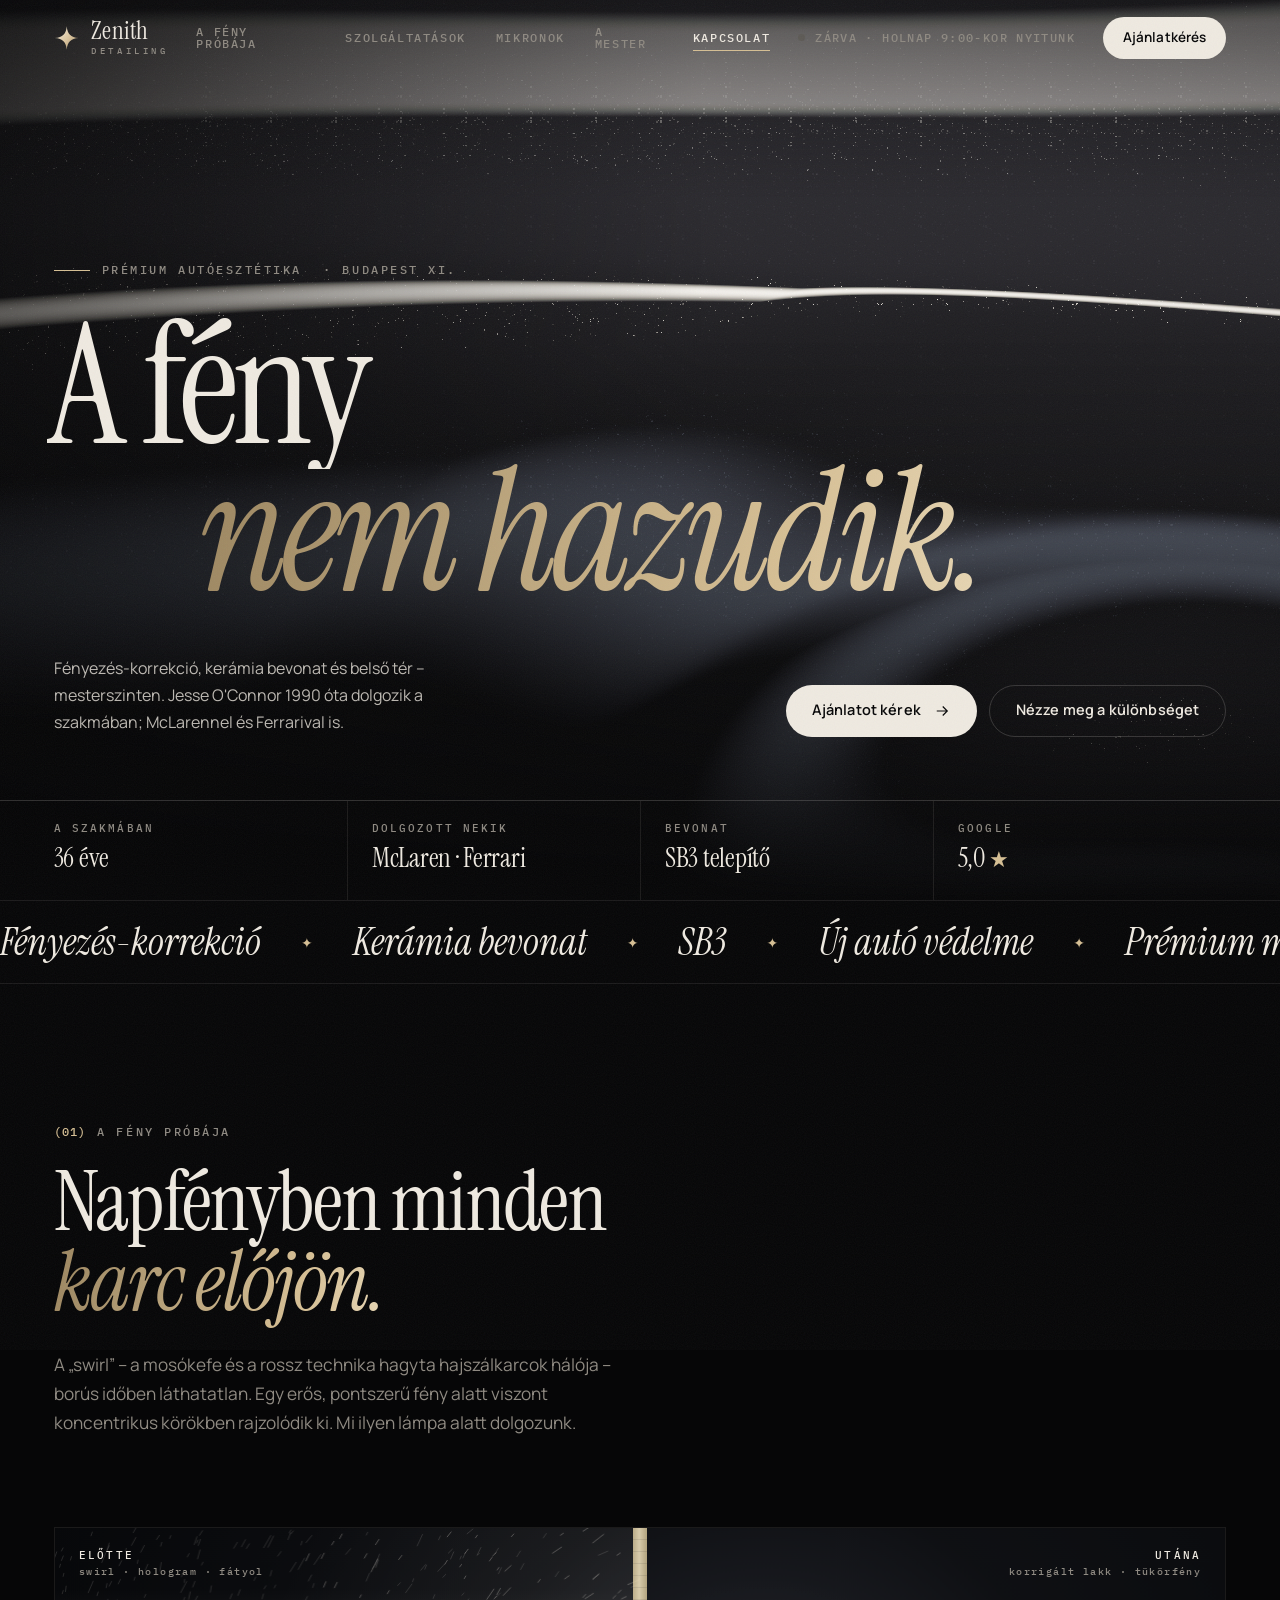
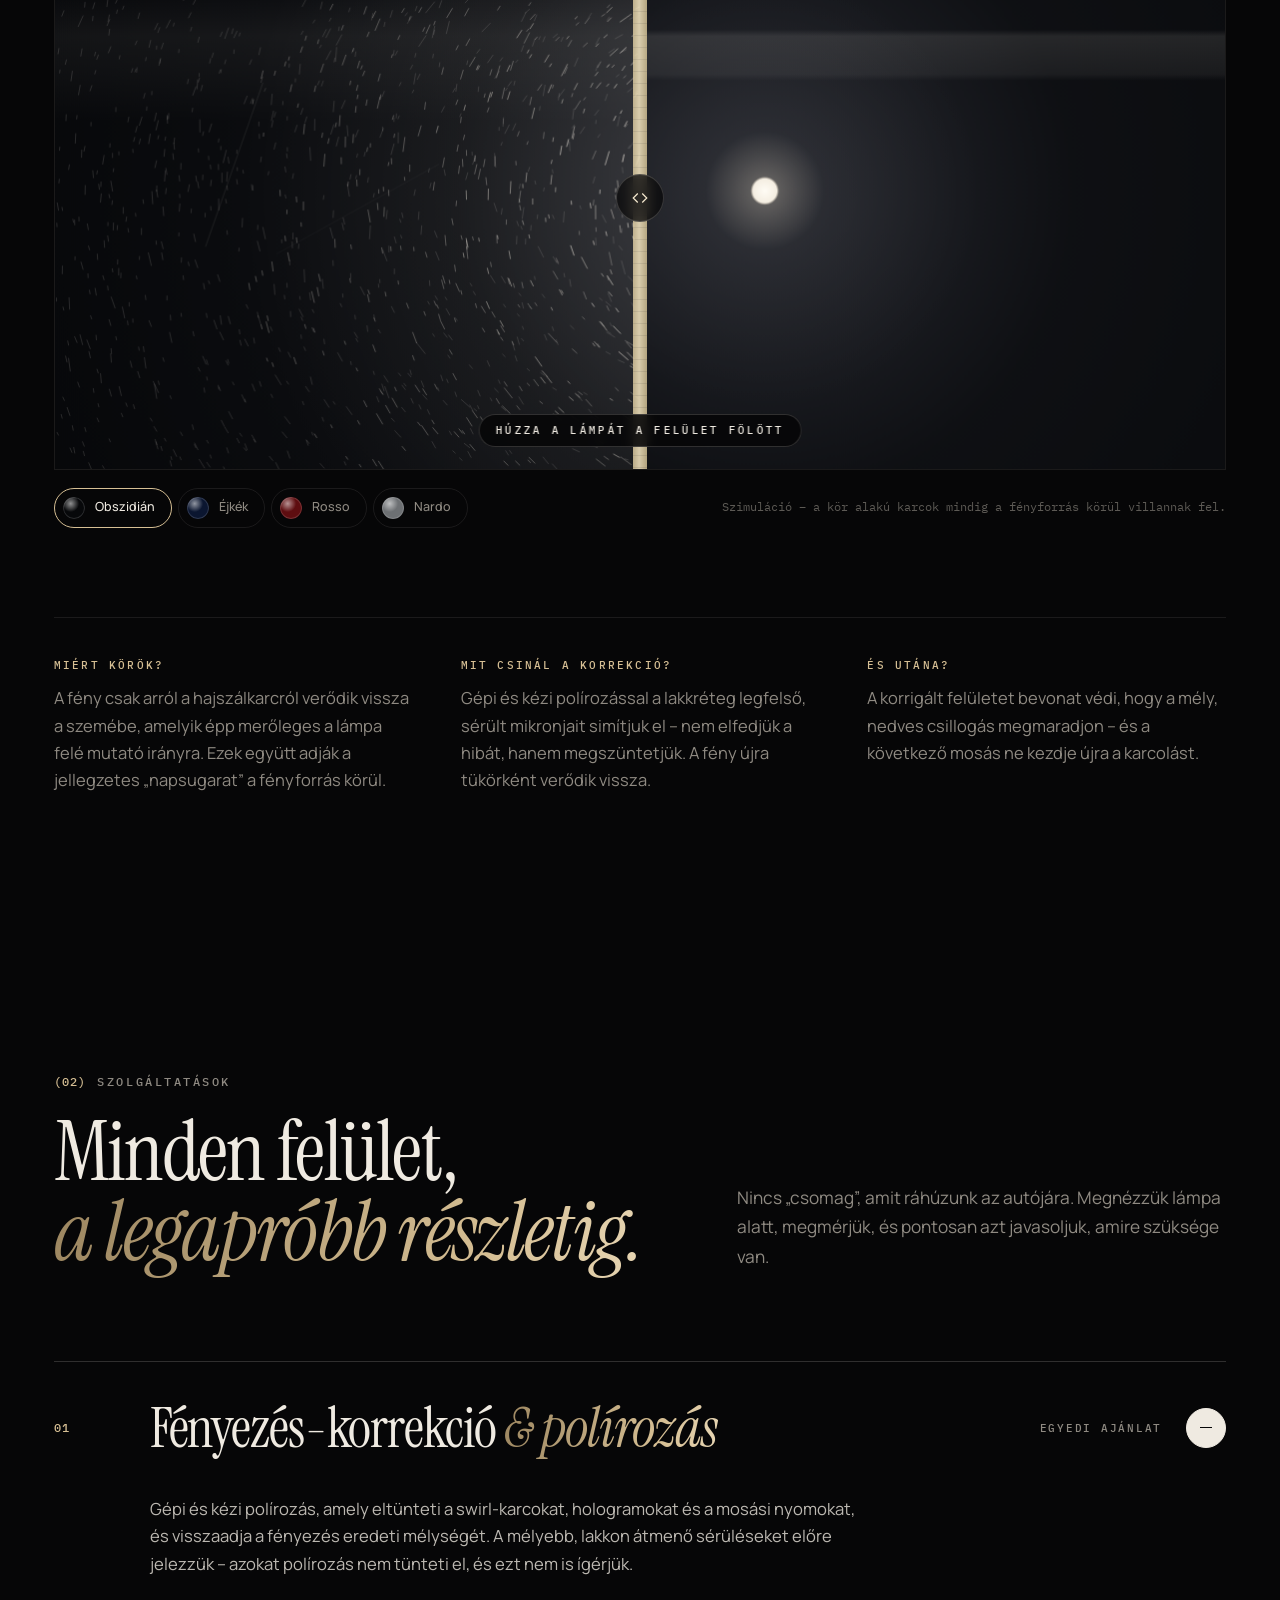
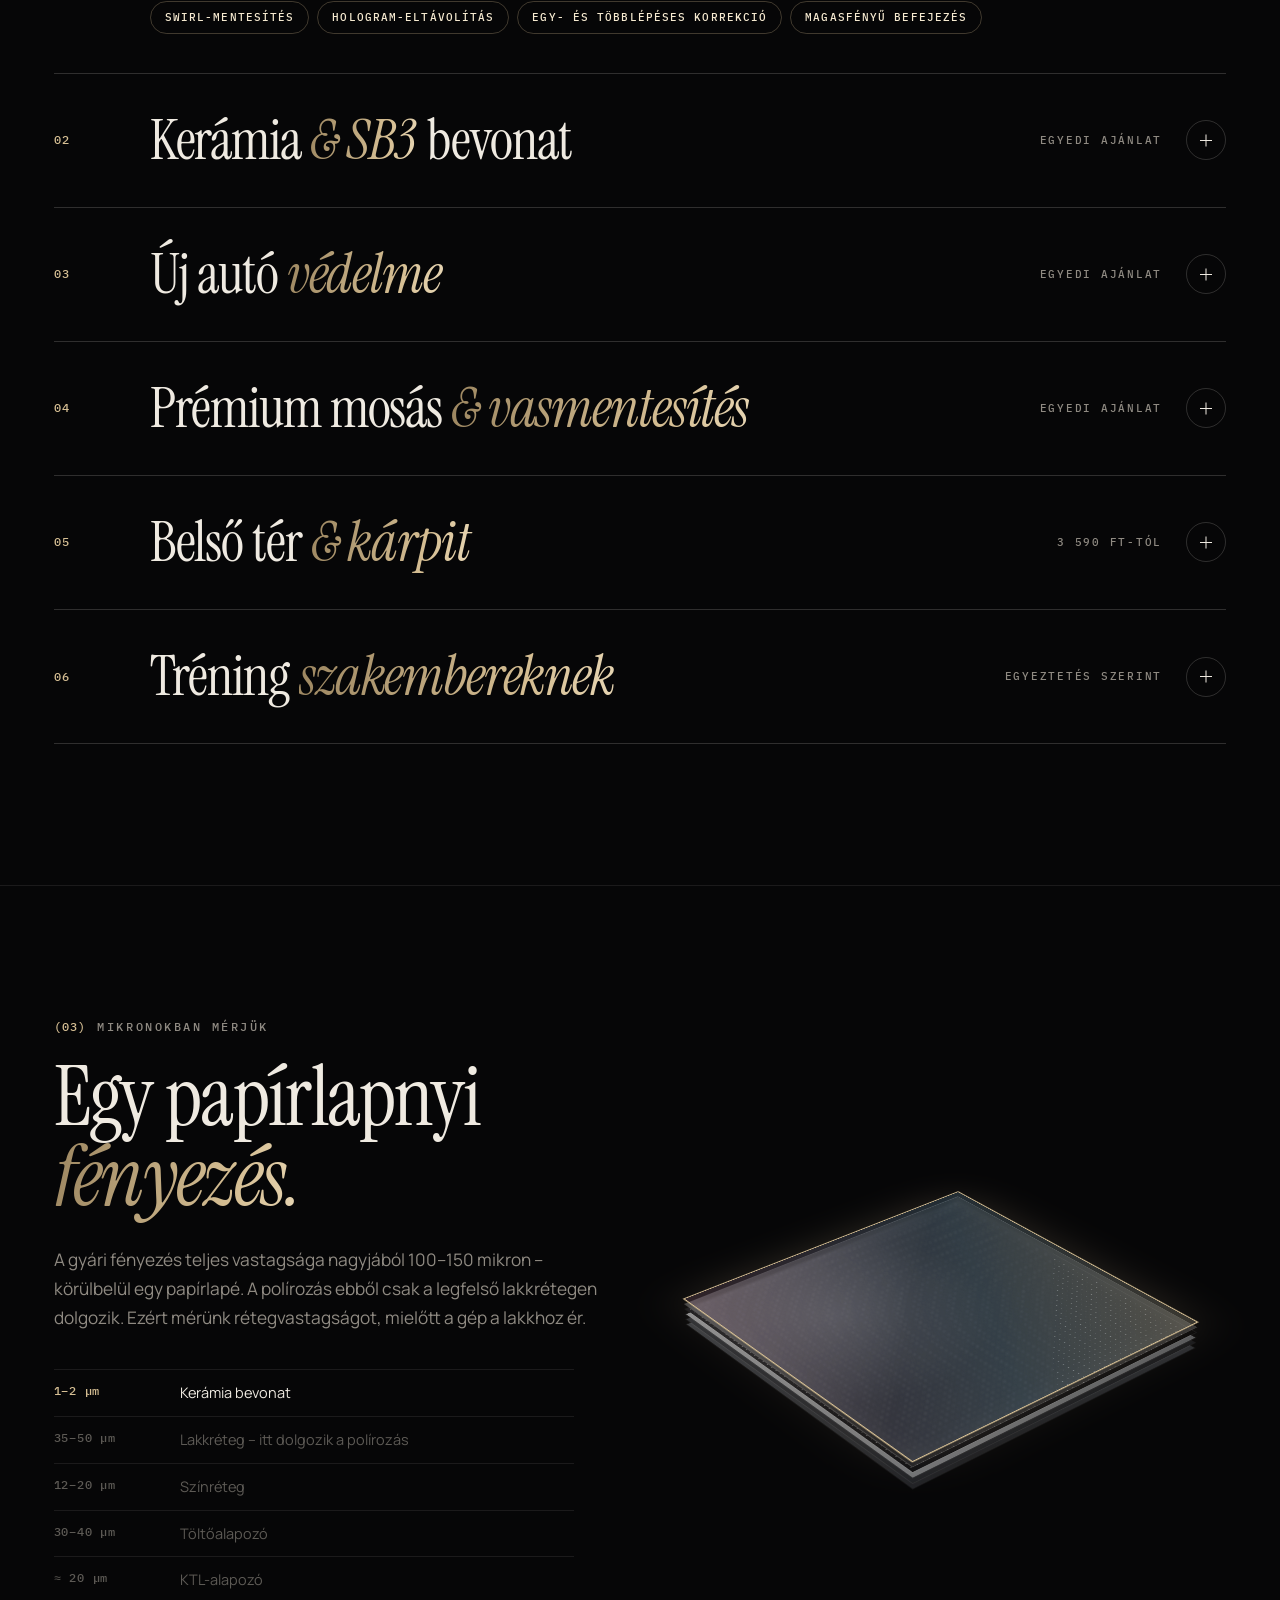
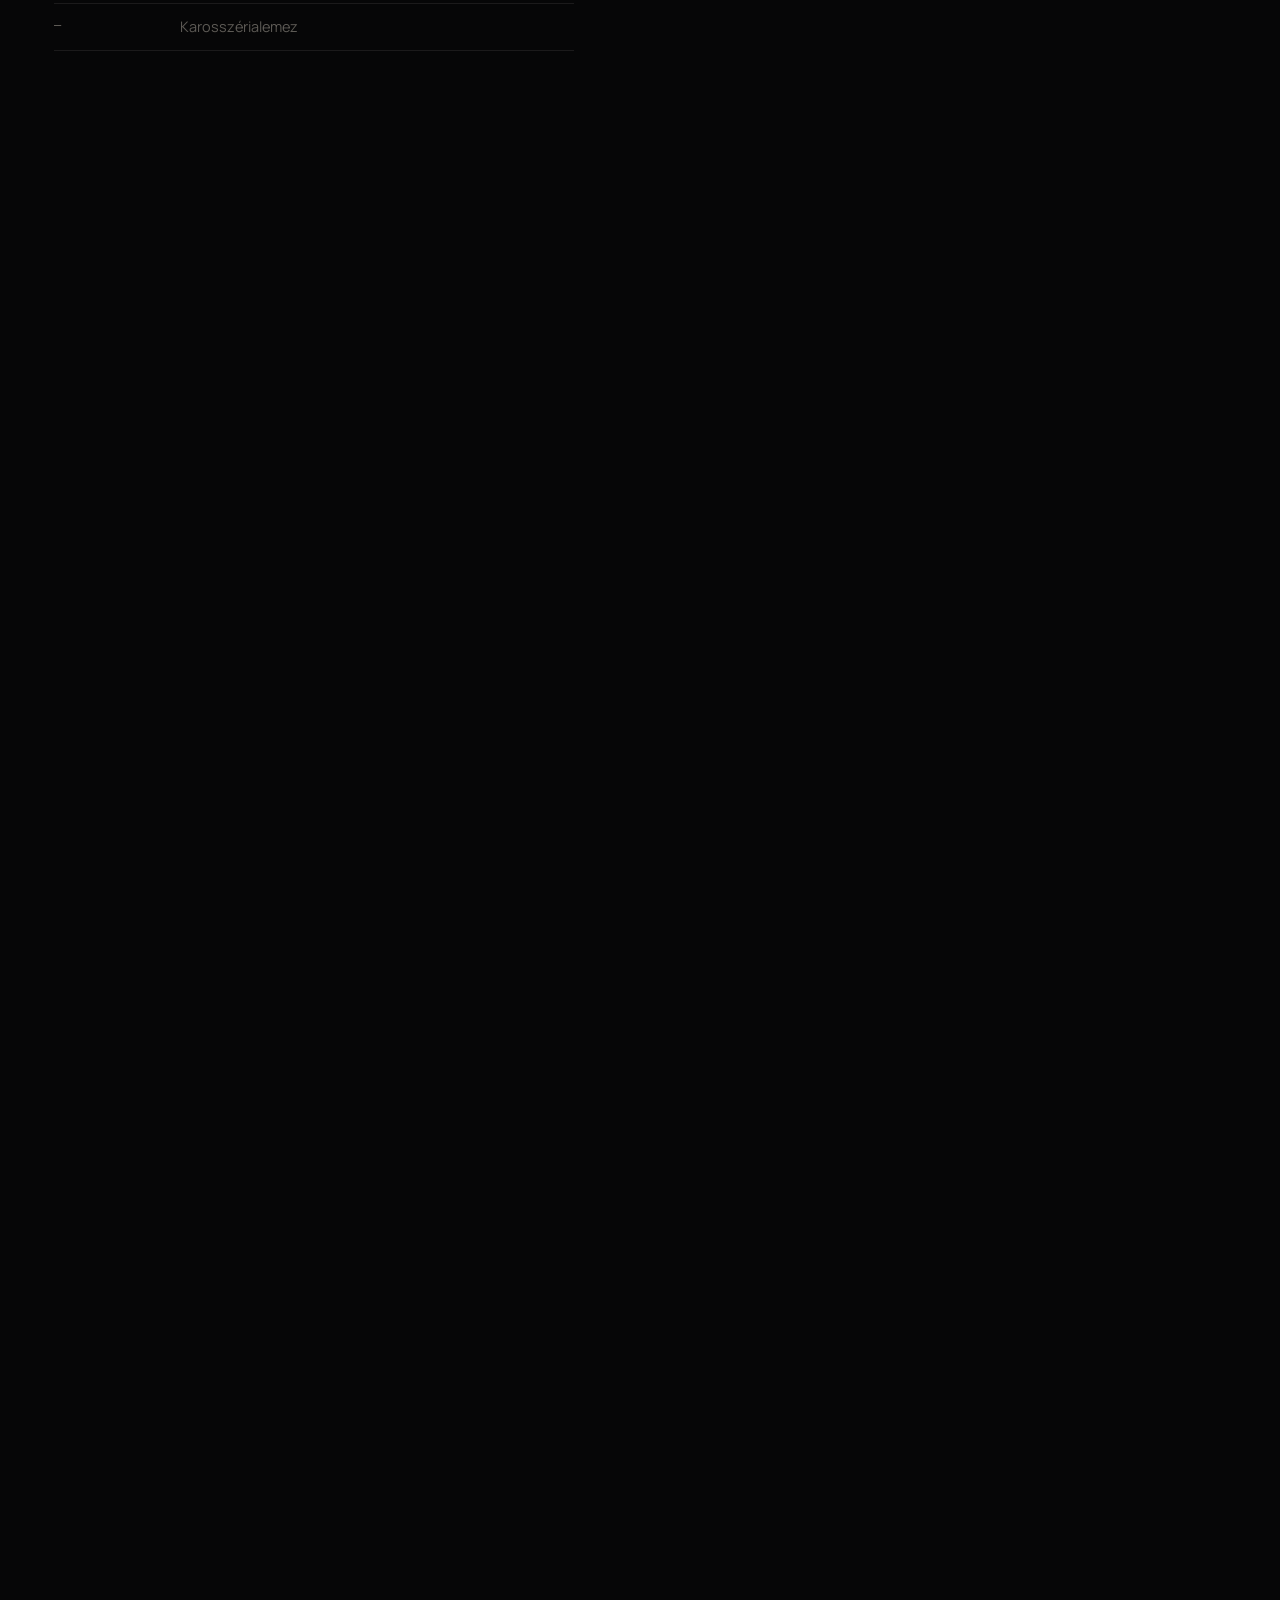
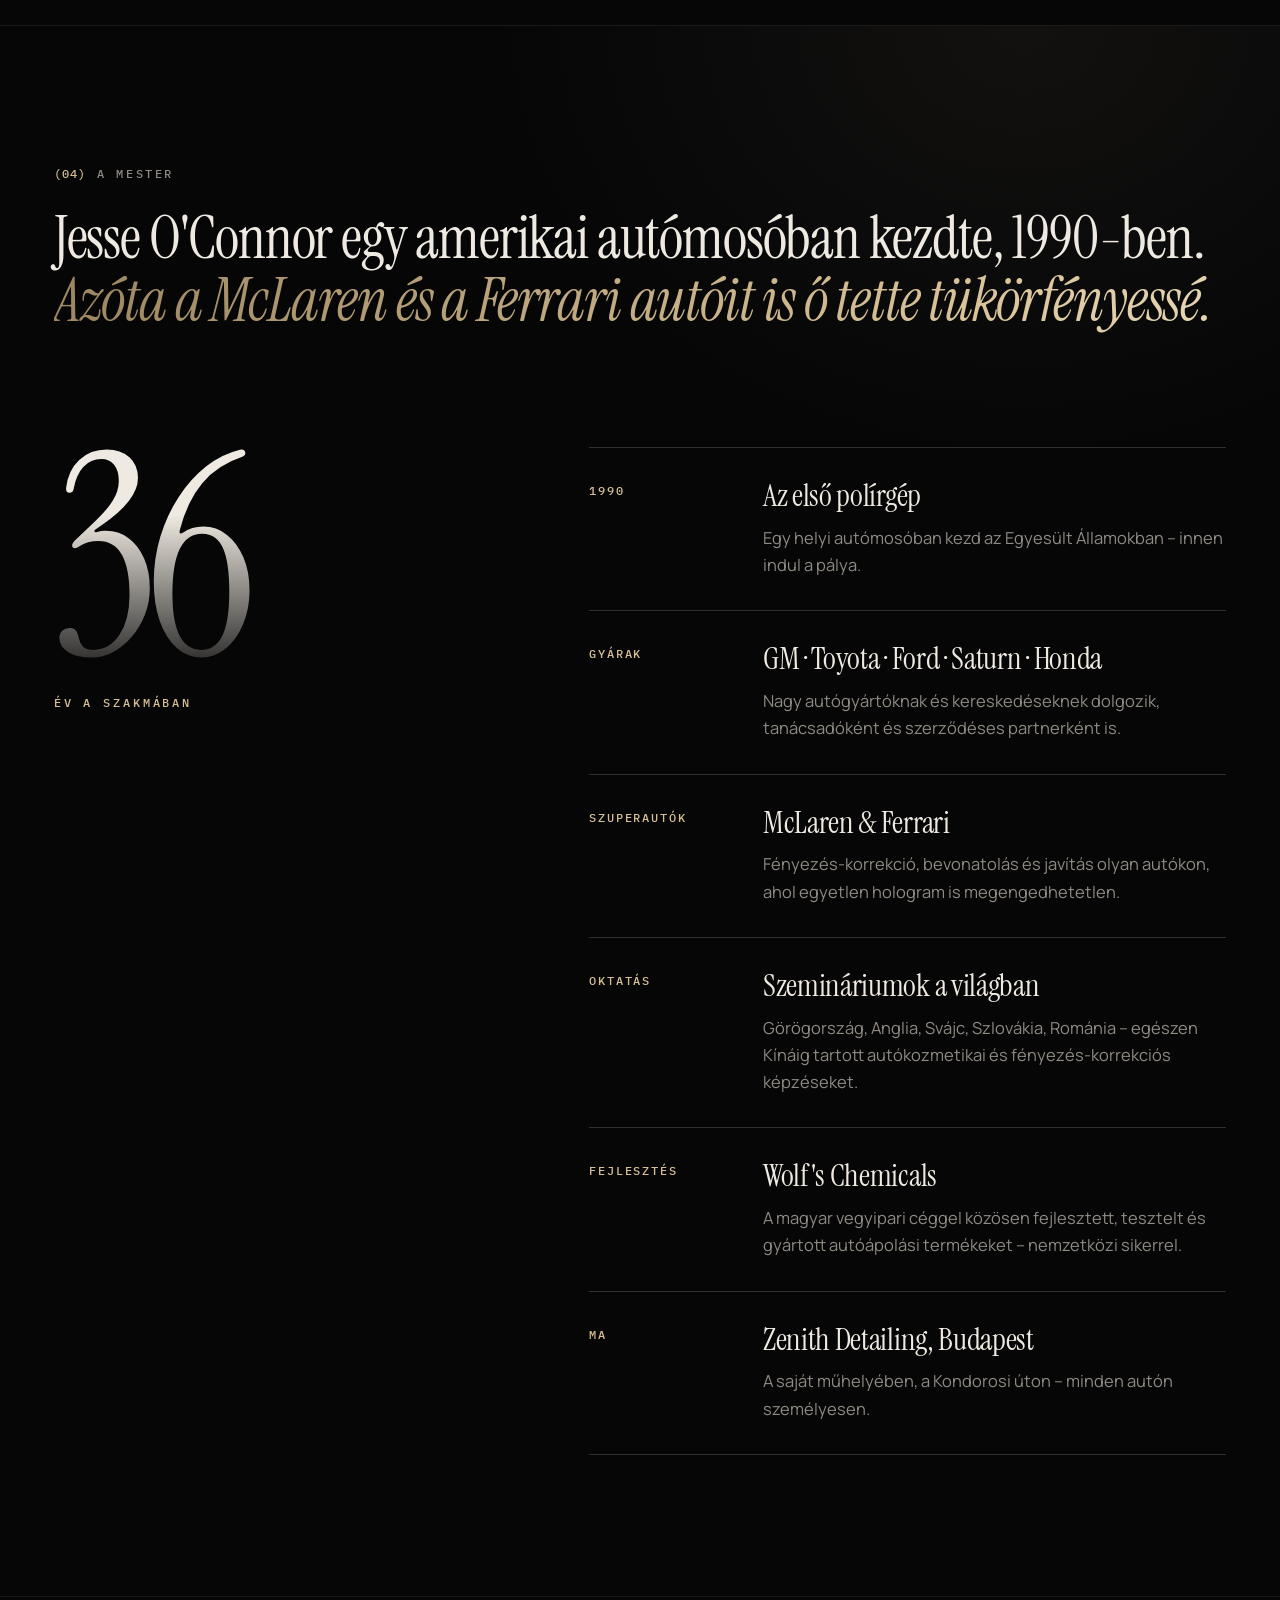
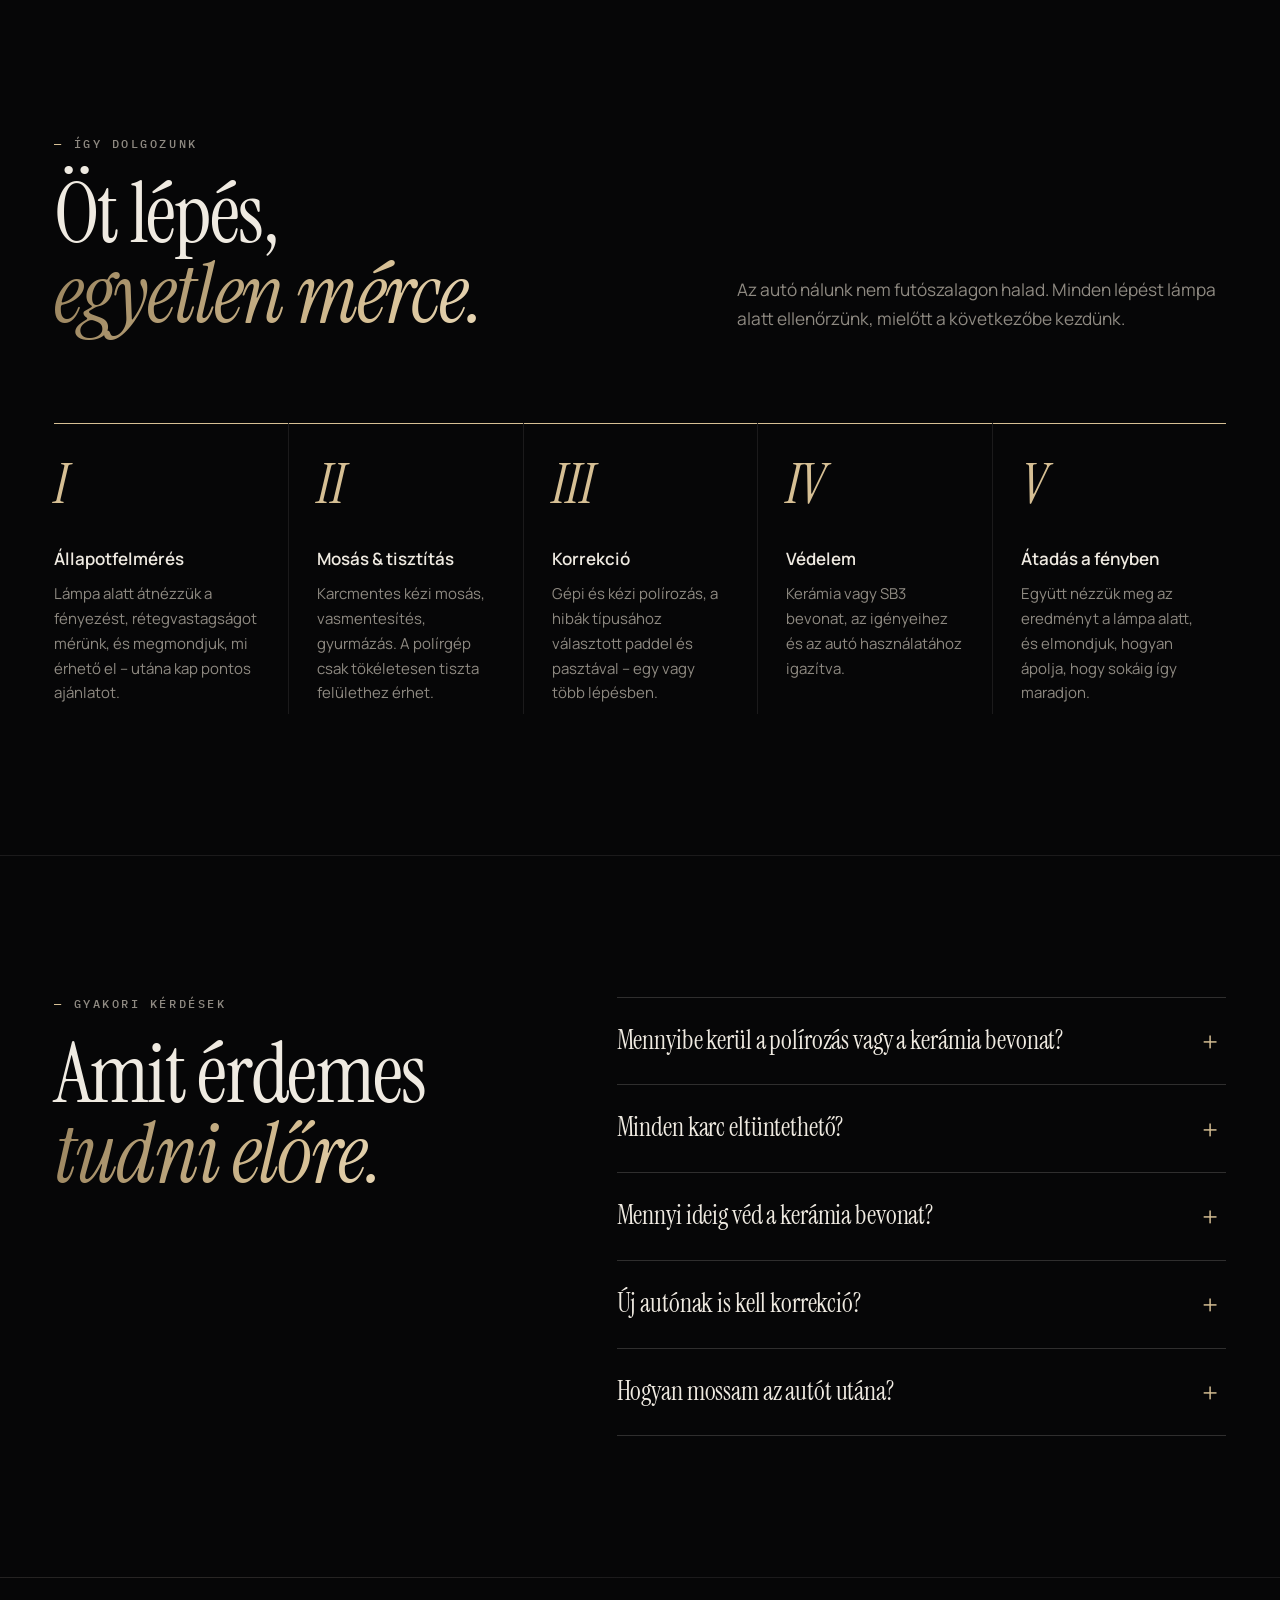
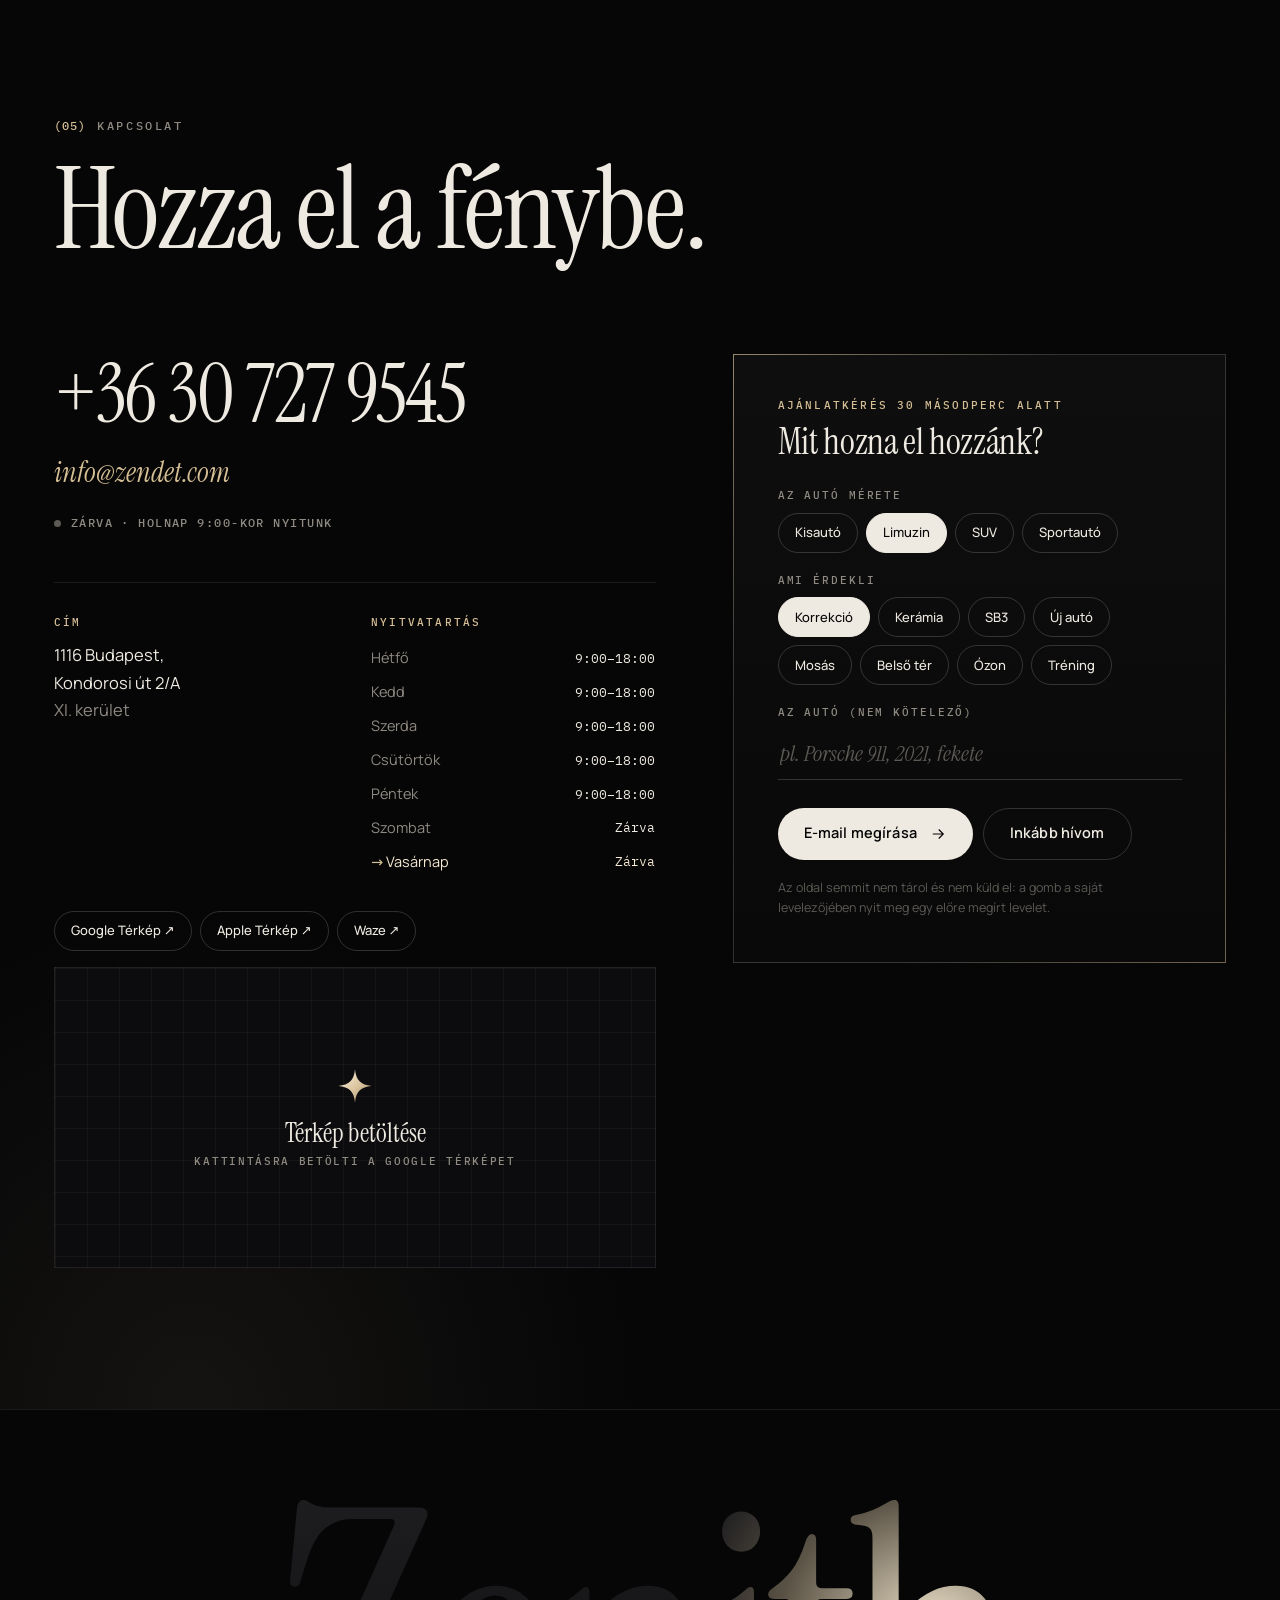
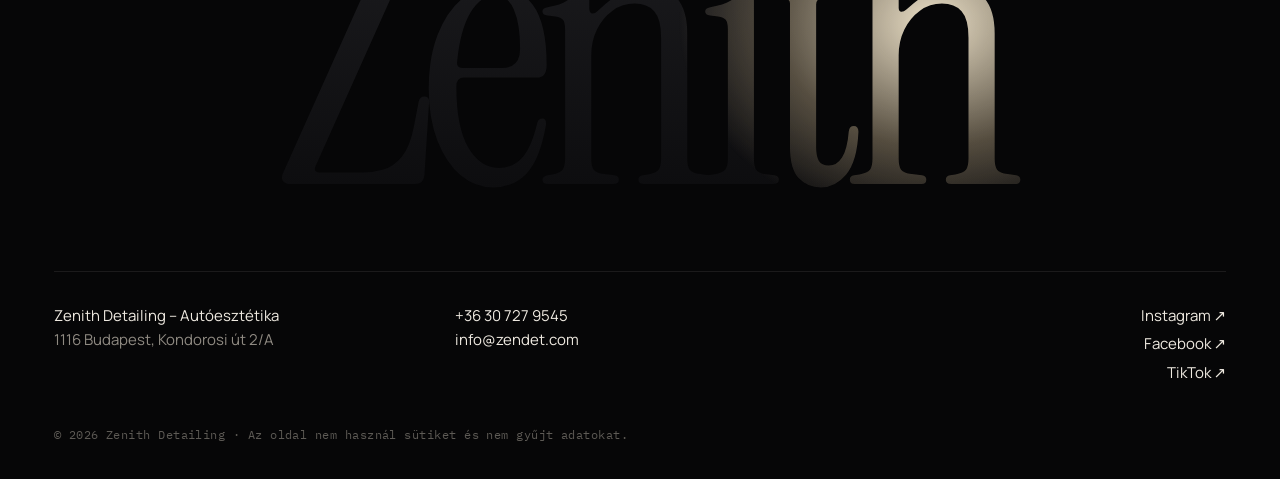
==== commit fd67fc00: "Telefonos optimalizálás: kétsoros cím, 44 px-es érintési felületek, ujjkövető és döntésre mozduló fé" ====
--- a/public/index.html
+++ b/public/index.html
@@ -84,7 +84,7 @@
       <div class="hero__shade" aria-hidden="true"></div>
 
       <div class="hero__inner wrap">
-        <p class="eyebrow hero__eyebrow" data-rise><span class="eyebrow__rule"></span>Prémium autóesztétika · Budapest XI.</p>
+        <p class="eyebrow hero__eyebrow" data-rise><span class="eyebrow__rule"></span>Prémium autóesztétika<span class="hide-sm">&nbsp;· Budapest XI.</span></p>
         <h1 class="hero__title" aria-label="A fény nem hazudik.">
           <span class="line" data-rise><span>A fény</span></span>
           <span class="line" data-rise><span><em>nem hazudik.</em></span></span>
--- a/public/styles.css
+++ b/public/styles.css
@@ -79,6 +79,8 @@
 img, svg, canvas { display: block; max-width: 100%; }
 a { color: inherit; text-decoration: none; }
 button { font: inherit; color: inherit; background: none; border: 0; padding: 0; cursor: pointer; }
+a, button, summary, input, label { -webkit-tap-highlight-color: transparent; }
+button, .btn, .chip, .dock__btn { touch-action: manipulation; }
 h1, h2, h3, p, ol, ul, dl, dd, figure { margin: 0; }
 ol, ul { padding: 0; list-style: none; }
 ::selection { background: var(--accent); color: var(--bg); }
@@ -277,8 +279,9 @@
 .lab__handle:hover .lab__knob, .lab__handle:focus-visible .lab__knob { transform: scale(1.1); border-color: var(--accent); }
 .lab__cue {
   position: absolute; left: 50%; bottom: 22px; z-index: 2; transform: translateX(-50%); pointer-events: none;
-  font: 500 10.5px/1 var(--mono); letter-spacing: .22em; text-transform: uppercase; color: var(--muted);
-  padding: 10px 16px; border-radius: 999px; background: rgba(6, 6, 7, .6); border: 1px solid var(--line);
+  font: 500 10.5px/1 var(--mono); letter-spacing: .22em; text-transform: uppercase; color: var(--text);
+  padding: 10px 16px; border-radius: 999px; background: rgba(6, 6, 7, .88); border: 1px solid var(--line-2);
+  backdrop-filter: blur(6px); -webkit-backdrop-filter: blur(6px);
   transition: opacity .6s; white-space: nowrap; z-index: 4;
 }
 .lab__cue.is-gone { opacity: 0; }
@@ -616,6 +619,71 @@
   .hero__facts > div + div { border-top: 1px solid var(--line); }
 }
 
+
+/* ---------- Érintőképernyő: nincs „beragadt” hover, van érintési visszajelzés ---------- */
+@media (hover: none) {
+  .btn--light:hover::before { transform: translateX(-110%); }
+  .btn:hover .i { transform: none; }
+  .btn--light:active::before { transform: translateX(110%); transition-duration: .6s; }
+  .btn--ghost:hover { border-color: var(--line-2); color: var(--text); }
+  .btn--ghost:active, .chip:active { border-color: var(--accent); }
+  .svc__row:hover::before { opacity: 0; }
+  .svc__row:active::before { opacity: 1; --hx: 50%; }
+  .svc__row:hover .svc__plus { border-color: var(--line-2); }
+  .faq summary:hover { color: var(--text); }
+  .faq summary:active { color: var(--accent-hi); }
+  .logo:hover .logo__mark { transform: none; }
+  .foot__row a:hover { color: inherit; }
+}
+
+/* ---------- Telefon: finomhangolás ---------- */
+@media (max-width: 600px) {
+  .hide-sm { display: none; }
+  /* a cím mindig két sor: méret a képernyő szélességéhez igazítva */
+  .hero__title { font-size: min(17vw, 100px); line-height: .9; }
+  .hero__title .line > span { white-space: nowrap; }
+  .hero__title .line:nth-child(2) { padding-left: .28em; }
+  .hero { padding-top: calc(var(--nav-h) + 24px); }
+  .hero__bottom { margin-top: 22px; gap: 28px; }
+  .hero__facts { margin-top: 40px; }
+  .h2 { font-size: clamp(40px, 11.5vw, 56px); }
+  .section__lead { margin-top: 22px; }
+  .section__head { margin-bottom: 40px; }
+  /* legalább 44 px-es érintési felületek */
+  .logo { min-height: 44px; }
+  .chip, .lab__swatches button { min-height: 44px; }
+  .lab__swatches button::before { width: 26px; height: 26px; }
+  .lab__swatches { gap: 8px; }
+  .lab__note { flex-basis: 100%; }
+  .lab__cue { font-size: 9.5px; letter-spacing: .16em; bottom: 16px; }
+  .contact__mail { display: inline-block; padding-block: 10px; }
+  .contact__phone { padding-top: 4px; }
+  .foot__row a { display: inline-block; padding-block: 12px; }
+  .foot__row p { line-height: 1.3; }
+  .foot__social { gap: 4px 20px; }
+  .quote { padding: 24px 18px; margin-inline: calc(var(--gutter) * -.25); }
+  .quote__actions .btn { flex: 1 1 100%; }
+  .quote__chips { gap: 6px; }
+  .svc__row { padding: 22px 0; }
+  .svc__name { font-size: clamp(28px, 8.4vw, 38px); }
+  .svc__prices dd { font-size: 20px; }
+  .timeline li { padding: 24px 0; }
+  .master__big { font-size: min(44vw, 200px); }
+  .faq summary { padding: 22px 44px 22px 0; font-size: 21px; }
+  .faq details p { padding-right: 0; }
+  .map { aspect-ratio: 4 / 3; }
+  .foot__mark { font-size: 31vw; }
+}
+
+/* fekvő telefon: a nyitókép ne legyen végtelenül hosszú */
+@media (max-height: 500px) and (orientation: landscape) {
+  .hero { min-height: auto; padding-bottom: 8px; }
+  .hero__title { font-size: min(13vw, 18vh * 1.6); }
+  .hero__facts { margin-top: 28px; }
+  .layers__sticky { position: relative; height: auto; padding-block: 80px; }
+  .layers { height: auto; }
+}
+
 /* Aki kikapcsolta az animációkat: minden mozdulatlan */
 @media (prefers-reduced-motion: reduce) {
   html { scroll-behavior: auto; }
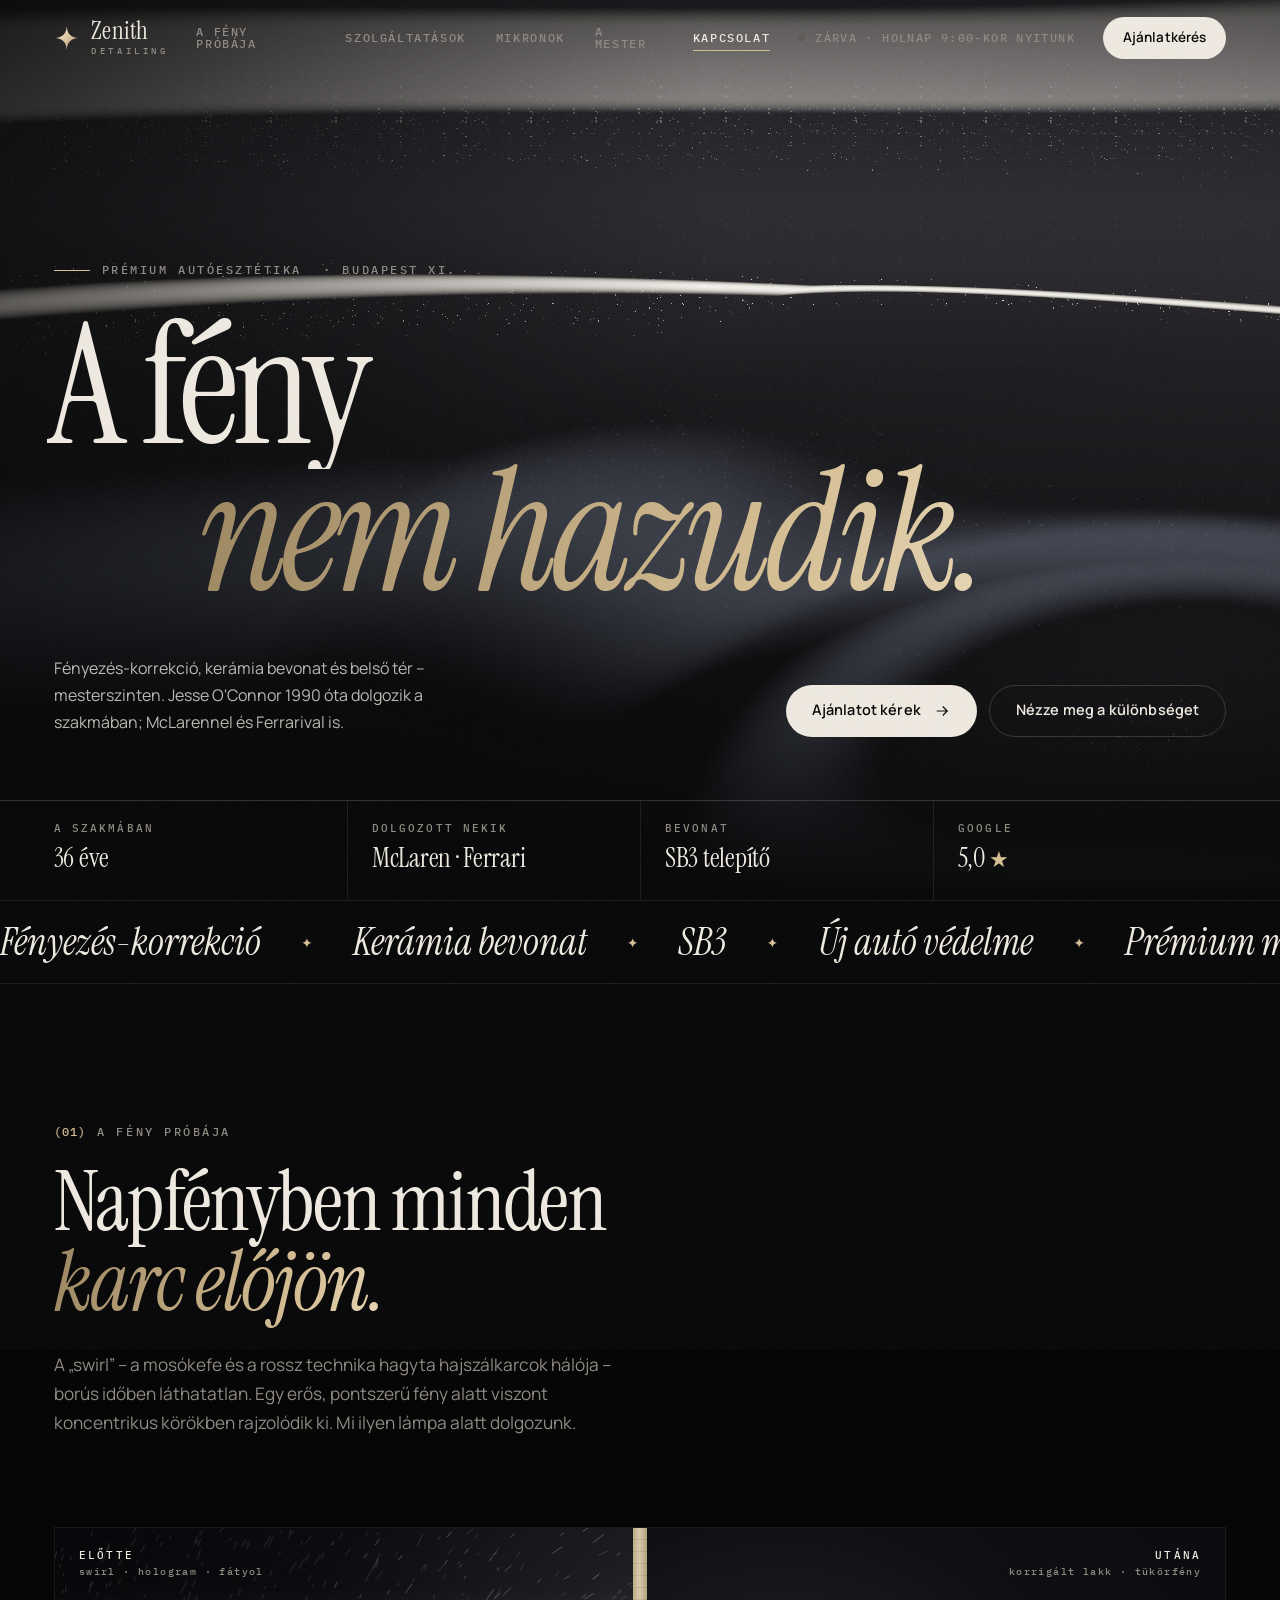
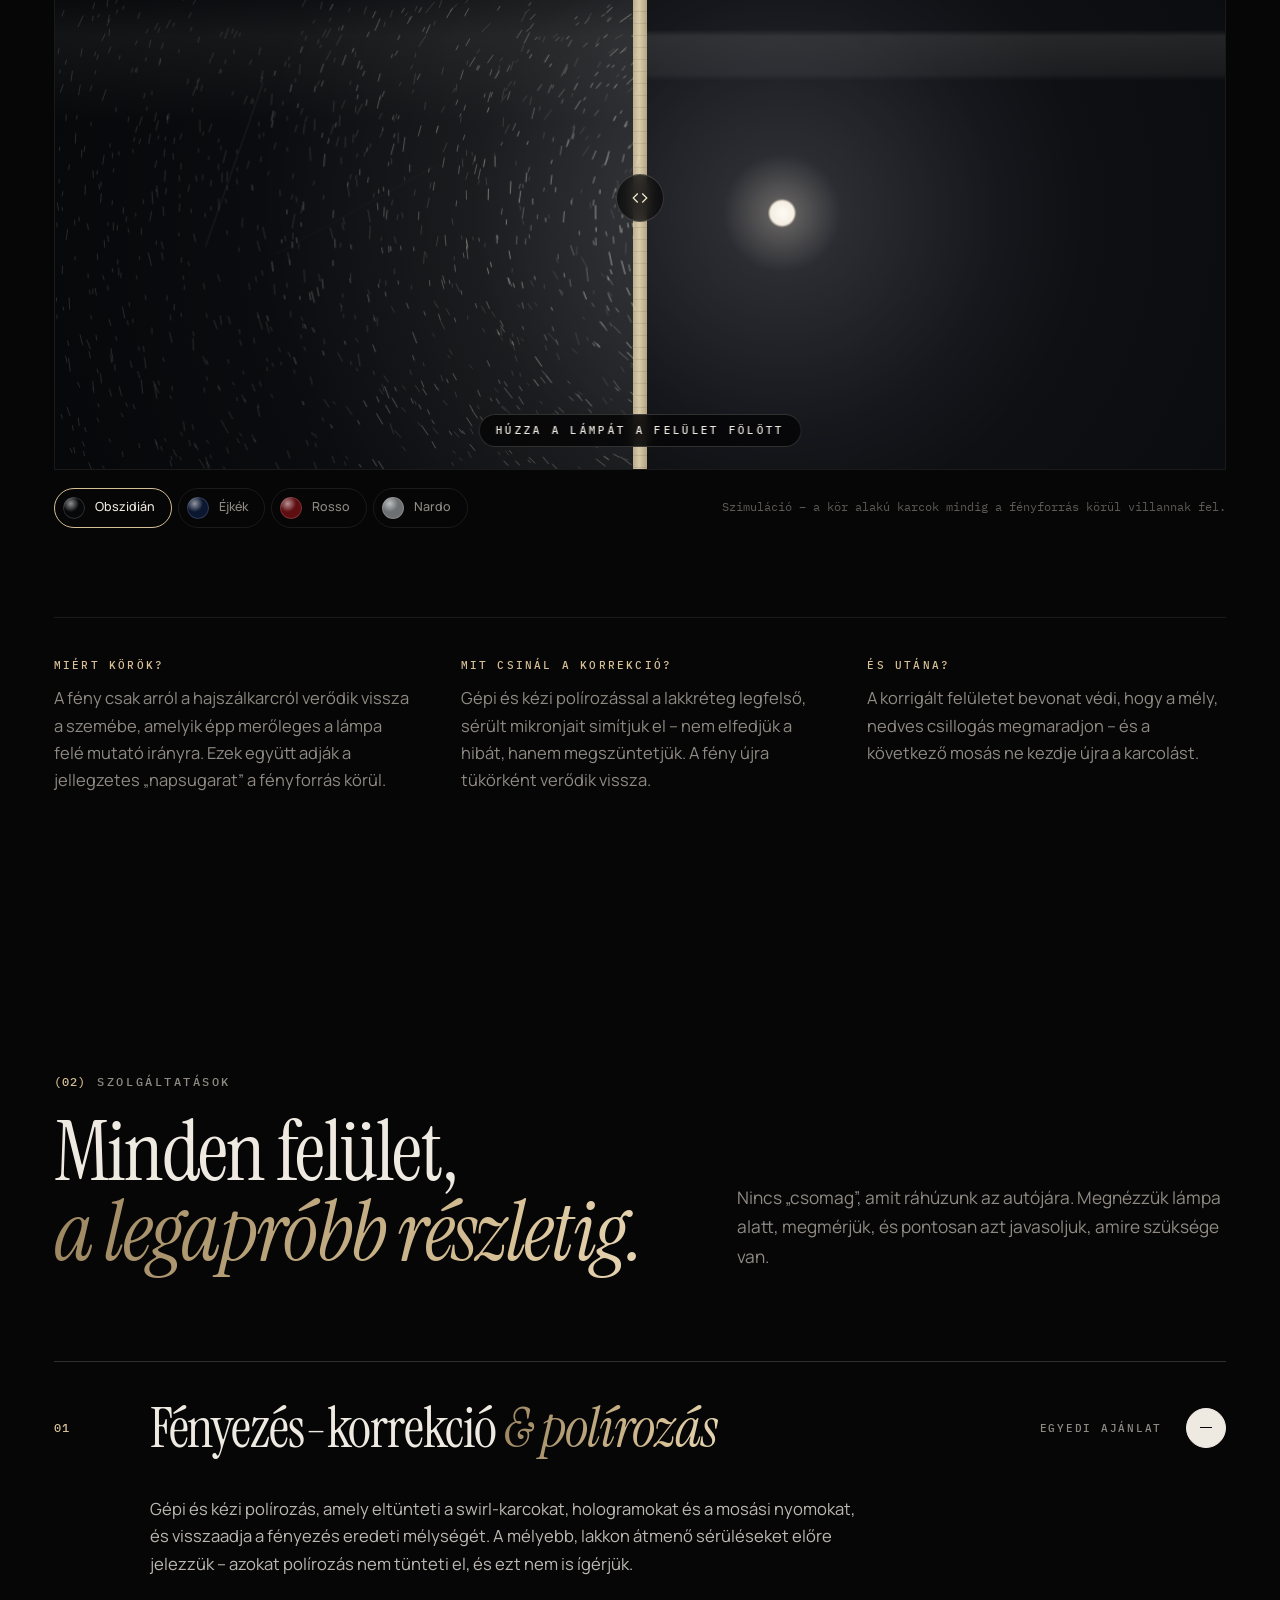
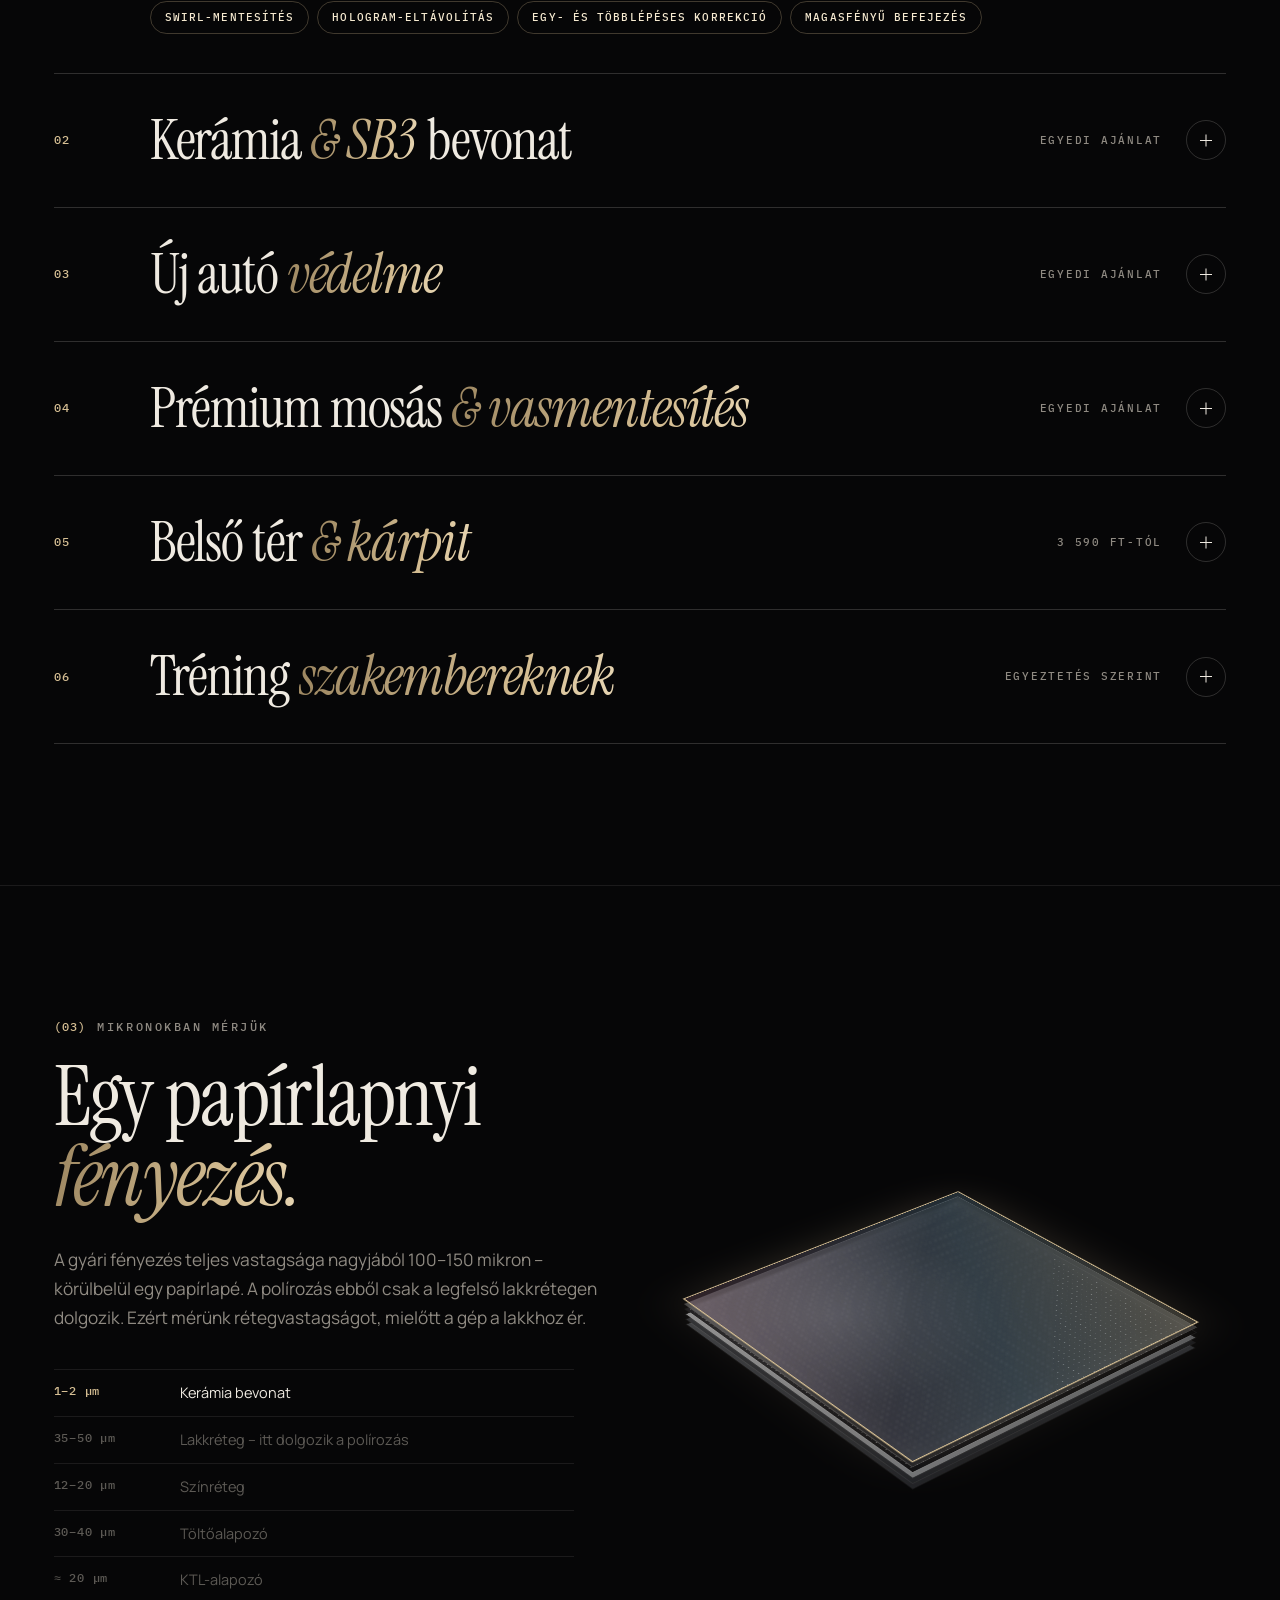
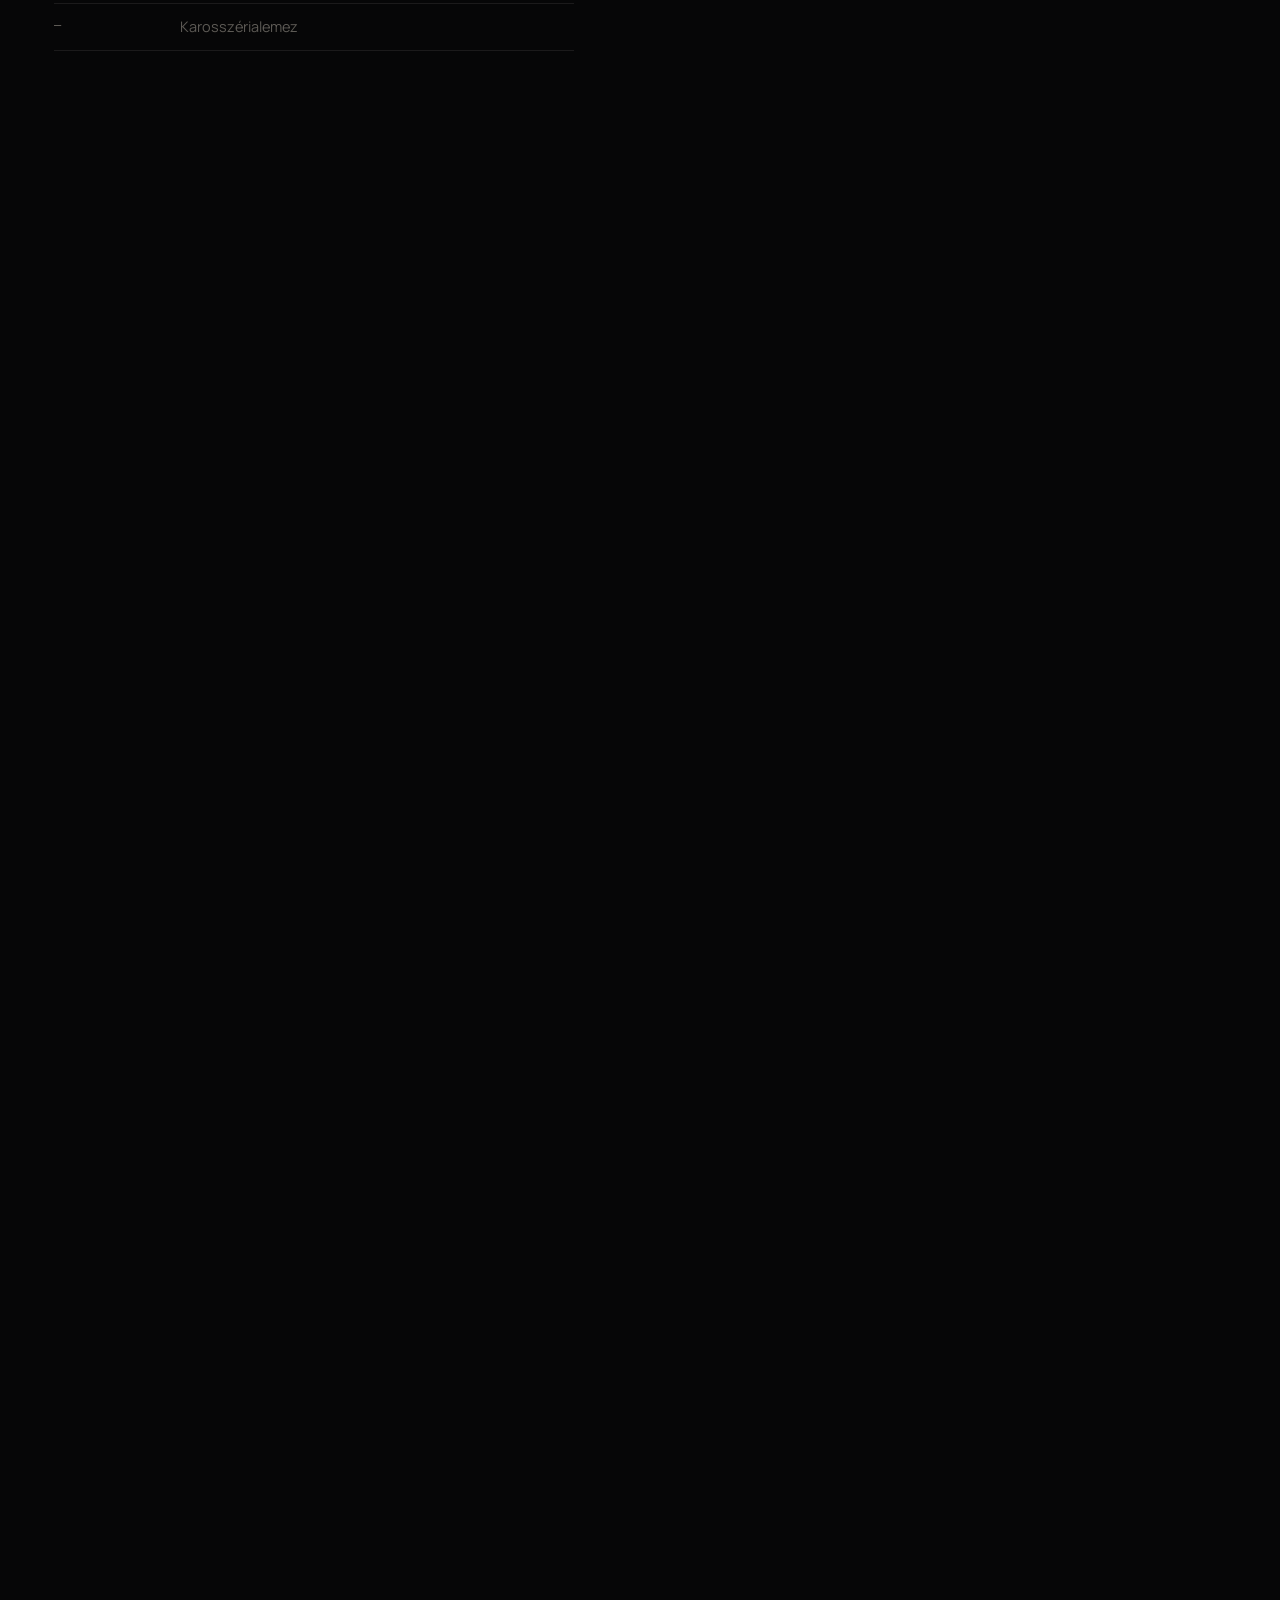
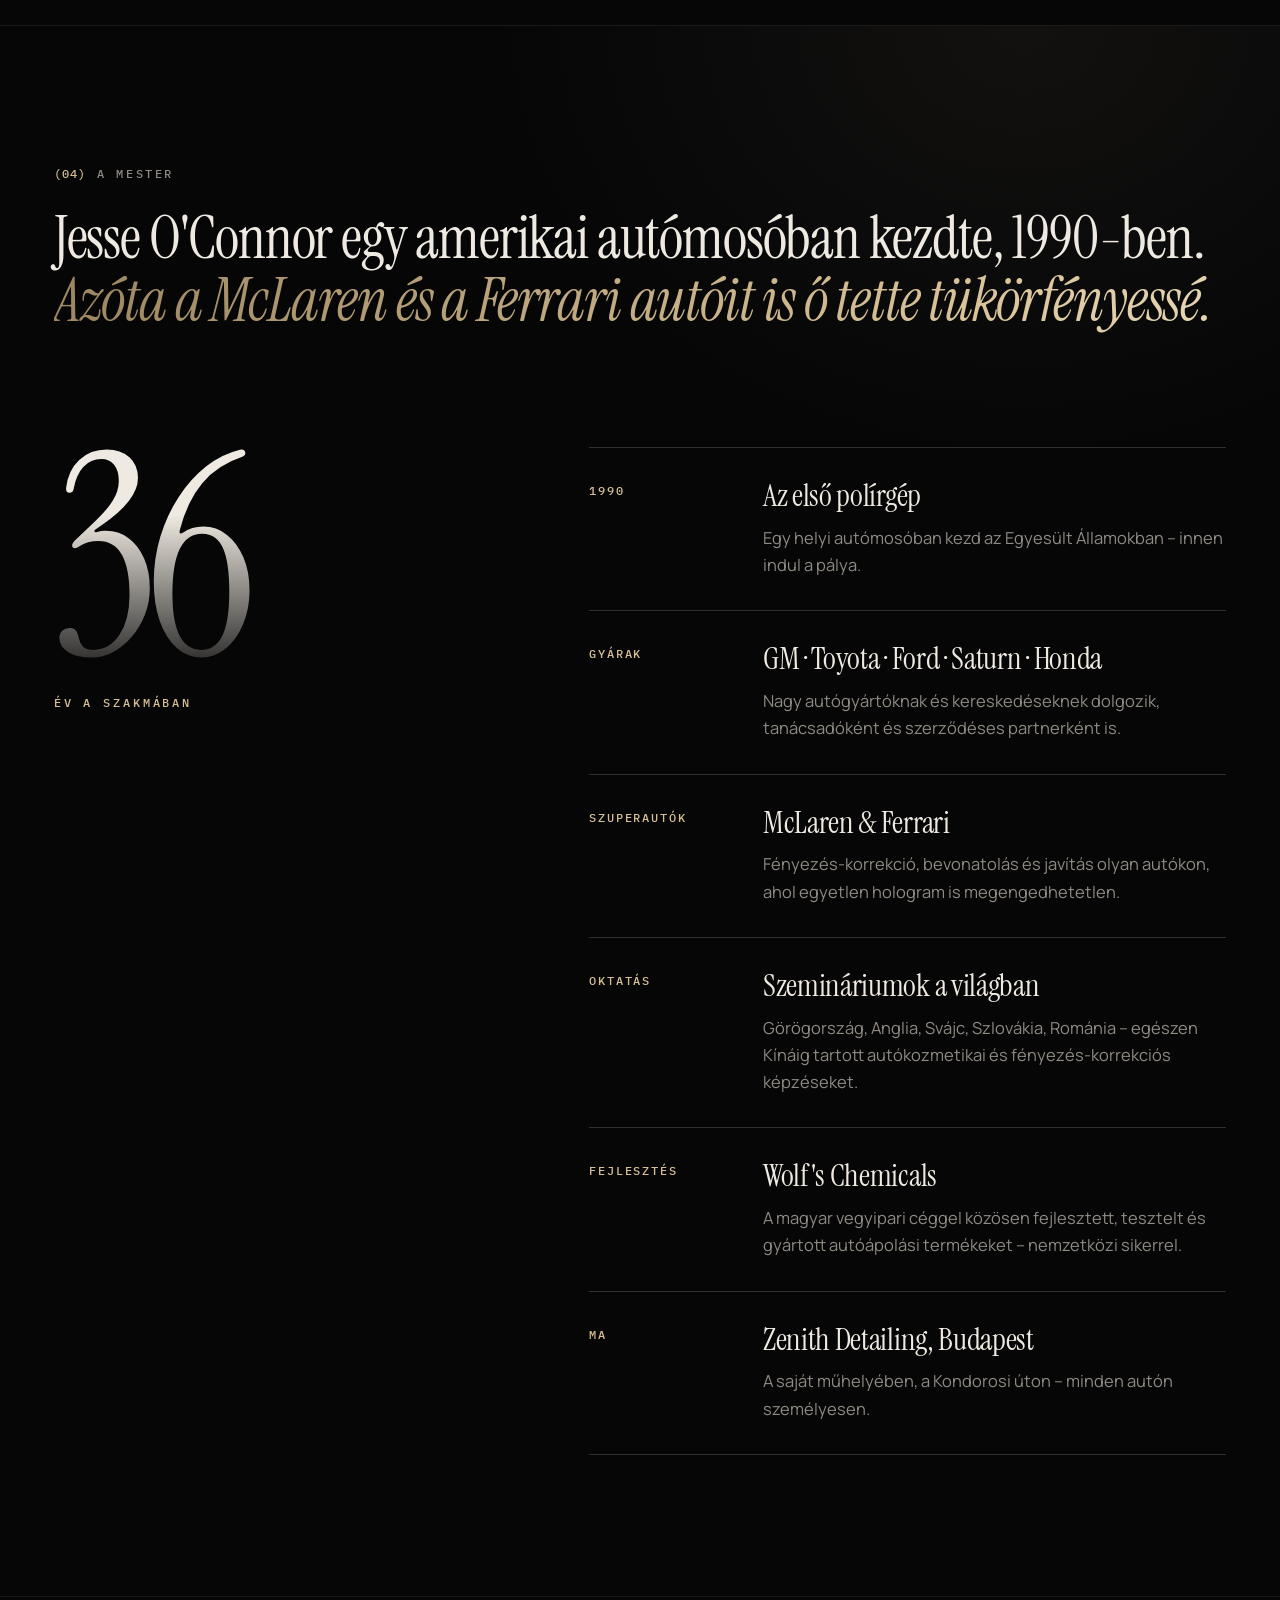
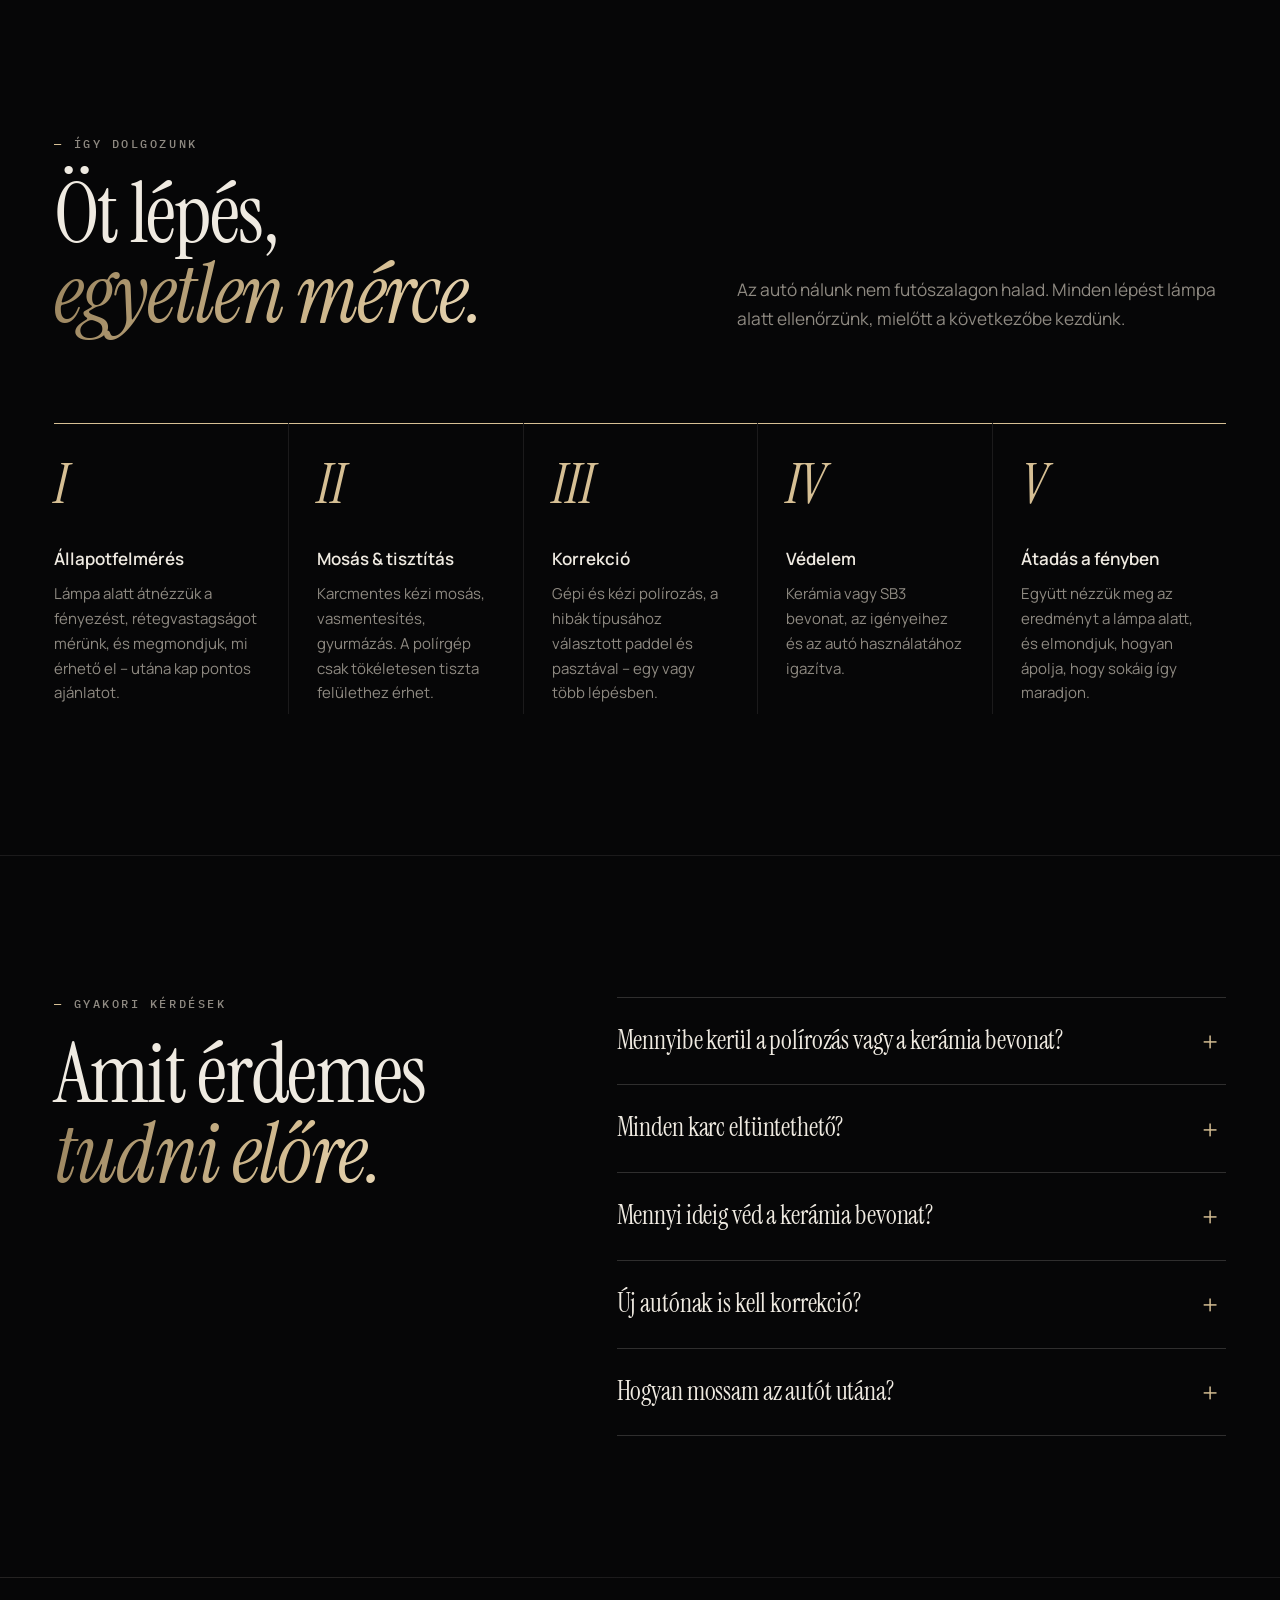
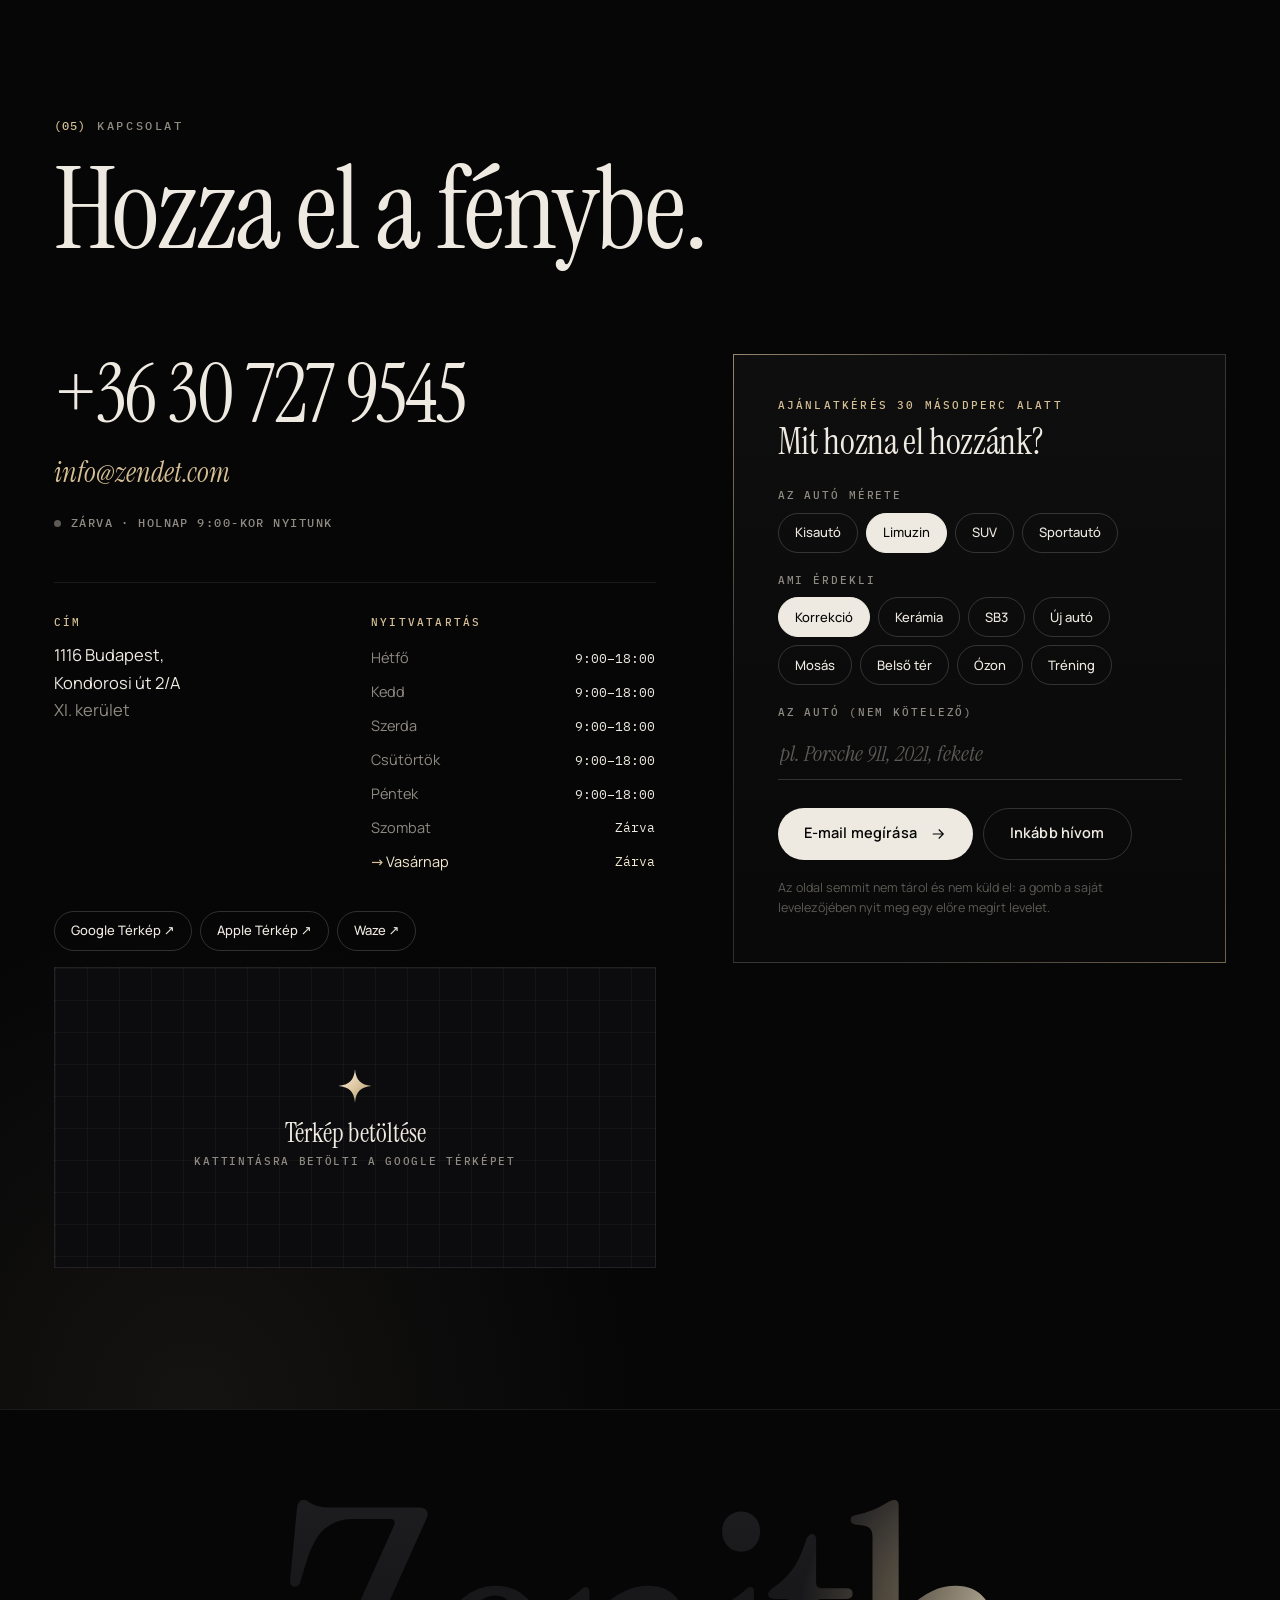
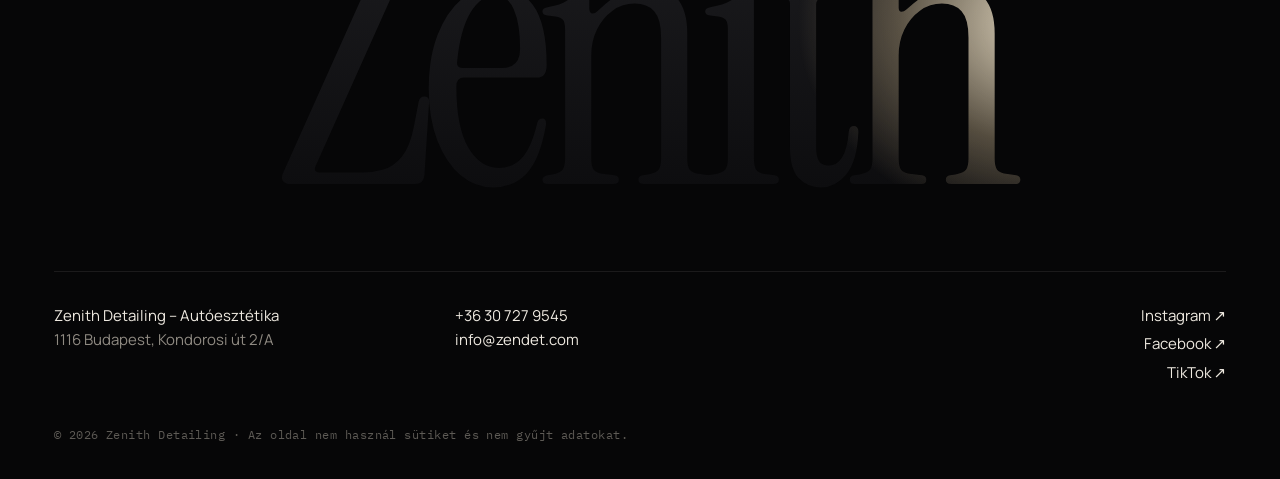
==== commit f0c63808: "Telefon: nem ugrál görgetéskor, minden szöveg azonnal látszik - Telefonon és tableten nincs görgetés" ====
--- a/public/index.html
+++ b/public/index.html
@@ -186,6 +186,7 @@
             <button class="svc__row" type="button" aria-expanded="false" aria-controls="svc-1">
               <span class="svc__num">01</span>
               <span class="svc__name">Fényezés-korrekció <em>&amp; polírozás</em></span>
+              <span class="svc__teaser">Swirl, hologram és mosási karcok helyett újra mély, tükrös fény.</span>
               <span class="svc__meta">Egyedi ajánlat</span>
               <span class="svc__plus" aria-hidden="true"></span>
             </button>
@@ -200,6 +201,7 @@
             <button class="svc__row" type="button" aria-expanded="false" aria-controls="svc-2">
               <span class="svc__num">02</span>
               <span class="svc__name">Kerámia <em>&amp; SB3</em> bevonat</span>
+              <span class="svc__teaser">Üvegkemény védőréteg, ami évekig őrzi a fényt.</span>
               <span class="svc__meta">Egyedi ajánlat</span>
               <span class="svc__plus" aria-hidden="true"></span>
             </button>
@@ -214,6 +216,7 @@
             <button class="svc__row" type="button" aria-expanded="false" aria-controls="svc-3">
               <span class="svc__num">03</span>
               <span class="svc__name">Új autó <em>védelme</em></span>
+              <span class="svc__teaser">Átvizsgálás, finom korrekció és védelem – még az első mosás előtt.</span>
               <span class="svc__meta">Egyedi ajánlat</span>
               <span class="svc__plus" aria-hidden="true"></span>
             </button>
@@ -228,6 +231,7 @@
             <button class="svc__row" type="button" aria-expanded="false" aria-controls="svc-4">
               <span class="svc__num">04</span>
               <span class="svc__name">Prémium mosás <em>&amp; vasmentesítés</em></span>
+              <span class="svc__teaser">Karcmentes kézi mosás, fékpor-, rozsda- és kátrányeltávolítás.</span>
               <span class="svc__meta">Egyedi ajánlat</span>
               <span class="svc__plus" aria-hidden="true"></span>
             </button>
@@ -242,6 +246,7 @@
             <button class="svc__row" type="button" aria-expanded="false" aria-controls="svc-5">
               <span class="svc__num">05</span>
               <span class="svc__name">Belső tér <em>&amp; kárpit</em></span>
+              <span class="svc__teaser">Kárpit, szőnyeg, bőr – és ózonos szagtalanítás.</span>
               <span class="svc__meta">3 590 Ft-tól</span>
               <span class="svc__plus" aria-hidden="true"></span>
             </button>
@@ -261,6 +266,7 @@
             <button class="svc__row" type="button" aria-expanded="false" aria-controls="svc-6">
               <span class="svc__num">06</span>
               <span class="svc__name">Tréning <em>szakembereknek</em></span>
+              <span class="svc__teaser">Gyakorlati képzés autókozmetikusoknak és műhelyeknek.</span>
               <span class="svc__meta">Egyeztetés szerint</span>
               <span class="svc__plus" aria-hidden="true"></span>
             </button>
--- a/public/styles.css
+++ b/public/styles.css
@@ -314,6 +314,7 @@
 .svc__num { font: 500 12px/1 var(--mono); letter-spacing: .12em; color: var(--accent); }
 .svc__name { font: 400 clamp(30px, 4.4vw, 68px)/1 var(--serif); letter-spacing: -.02em; transition: transform .7s var(--ease); }
 .svc__row:hover .svc__name { transform: translateX(14px); }
+.svc__teaser { display: none; }
 .svc__meta { font: 500 11px/1 var(--mono); letter-spacing: .16em; text-transform: uppercase; color: var(--muted); white-space: nowrap; }
 .svc__plus { position: relative; width: 40px; height: 40px; border: 1px solid var(--line-2); border-radius: 50%; transition: transform .6s var(--ease), border-color .3s, background-color .3s; }
 .svc__plus::before, .svc__plus::after { content: ""; position: absolute; left: 50%; top: 50%; width: 12px; height: 1px; margin: -.5px 0 0 -6px; background: currentColor; }
@@ -557,7 +558,8 @@
   .svc__num { grid-column: 1; }
   .svc__name { grid-column: 1; }
   .svc__meta { grid-column: 1; }
-  .svc__plus { grid-column: 2; grid-row: 1 / span 3; }
+  .svc__plus { grid-column: 2; grid-row: 1 / -1; }
+  .svc__teaser { display: block; grid-column: 1; color: var(--muted); font-size: 14.5px; line-height: 1.5; margin: 4px 0 2px; }
   .svc__row:hover .svc__name { transform: none; }
   .svc__inner { padding-left: 0; }
 
@@ -634,6 +636,24 @@
   .faq summary:active { color: var(--accent-hi); }
   .logo:hover .logo__mark { transform: none; }
   .foot__row a:hover { color: inherit; }
+}
+
+/* ---------- Telefon és tablet: nyugodt görgetés ---------- */
+/* Minden szöveg azonnal látszik (nincs beúszás), a fejléc a helyén marad, és a görgetés közben
+   nincs drága újrarajzolás (filmszemcse, elmosott fejléc, mozgó arany színátmenet a szövegben). */
+@media (max-width: 900px), (pointer: coarse) {
+  .js [data-reveal] { opacity: 1; transform: none; transition: none; }
+  .nav.is-hidden { transform: none; }
+  body::after { display: none; }
+  .nav.is-scrolled { background: rgba(6, 6, 7, .94); backdrop-filter: none; -webkit-backdrop-filter: none; }
+  .dock { background: rgba(14, 14, 16, .96); backdrop-filter: none; -webkit-backdrop-filter: none; }
+  .h2 em, .hero__title em, .master__quote em, .svc__name em {
+    background: none; -webkit-background-clip: border-box; background-clip: border-box; color: var(--accent); animation: none;
+  }
+  .master__big { background: none; -webkit-background-clip: border-box; background-clip: border-box; color: var(--text); }
+  .stack__layer:nth-child(5) { backdrop-filter: none; }
+  .stack__layer:nth-child(6) { animation: none; }
+  .flow__list li::before { width: 100%; transition: none; }
 }
 
 /* ---------- Telefon: finomhangolás ---------- */
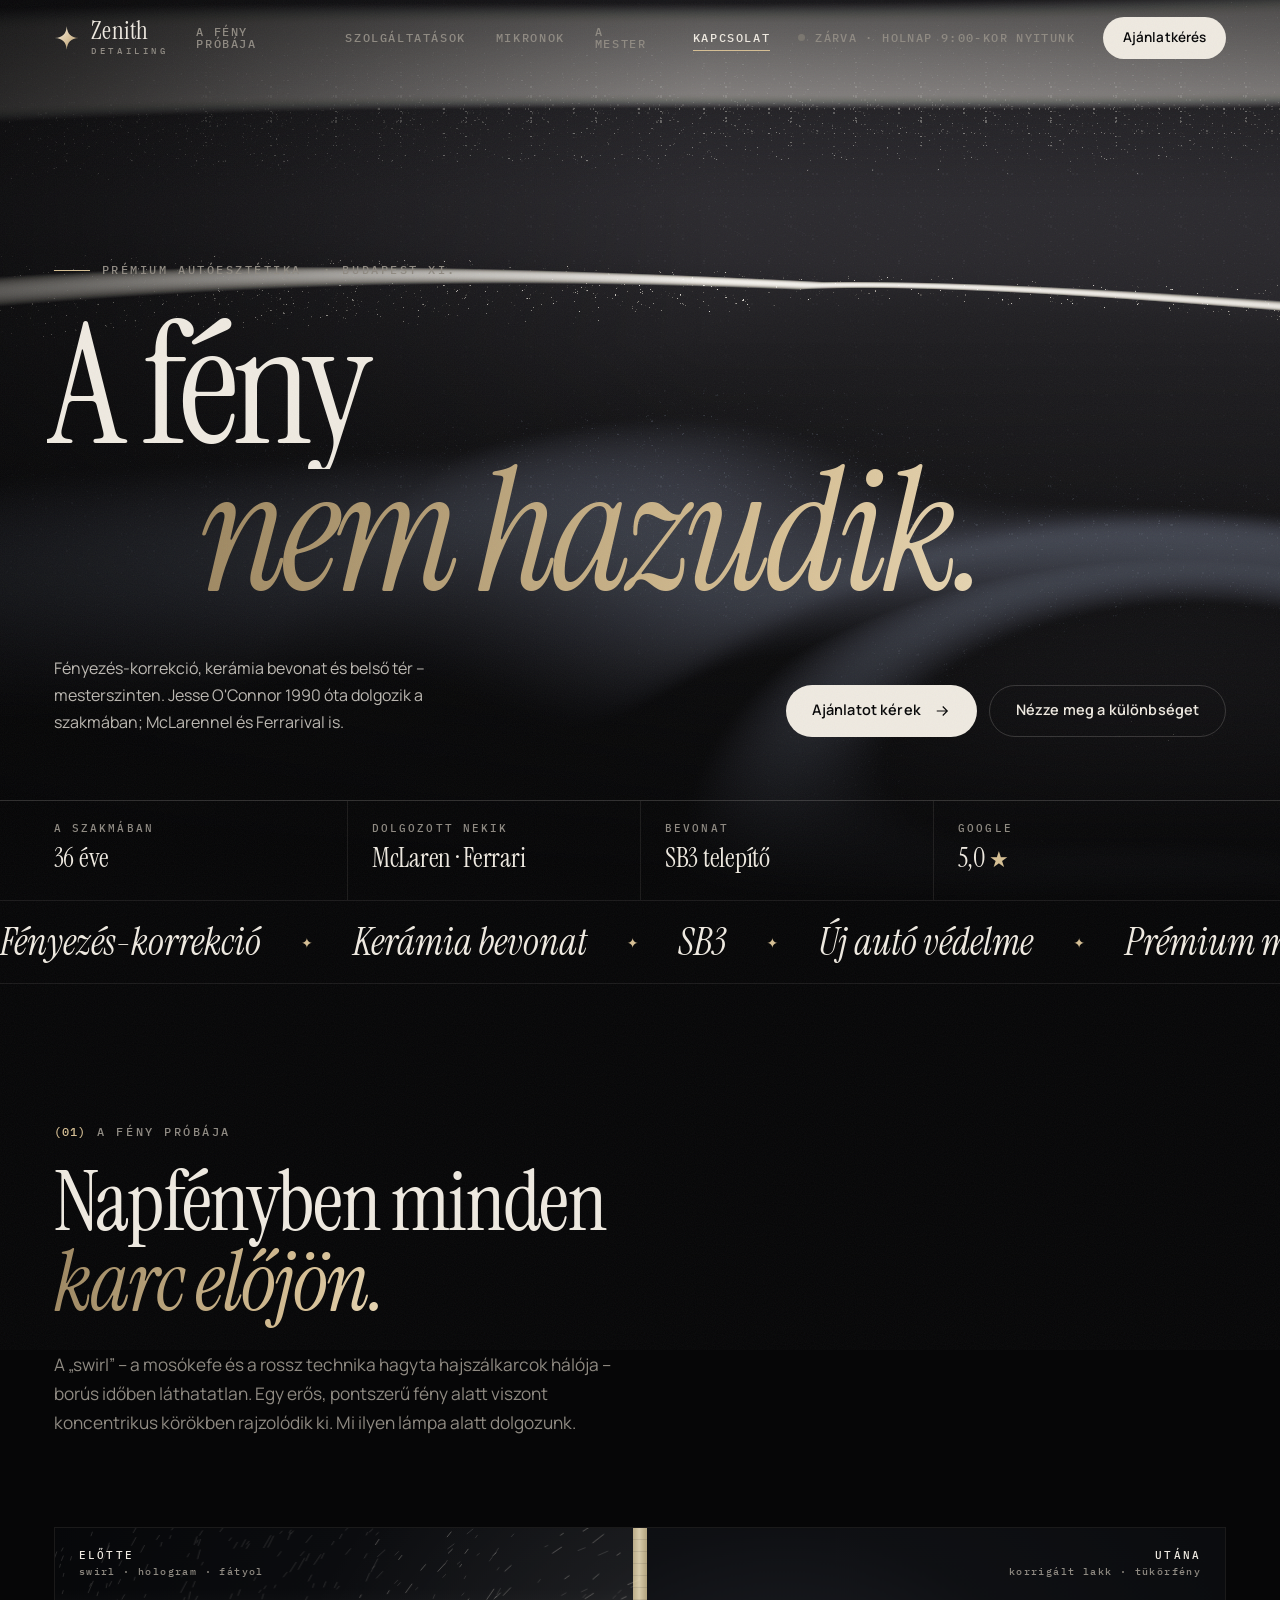
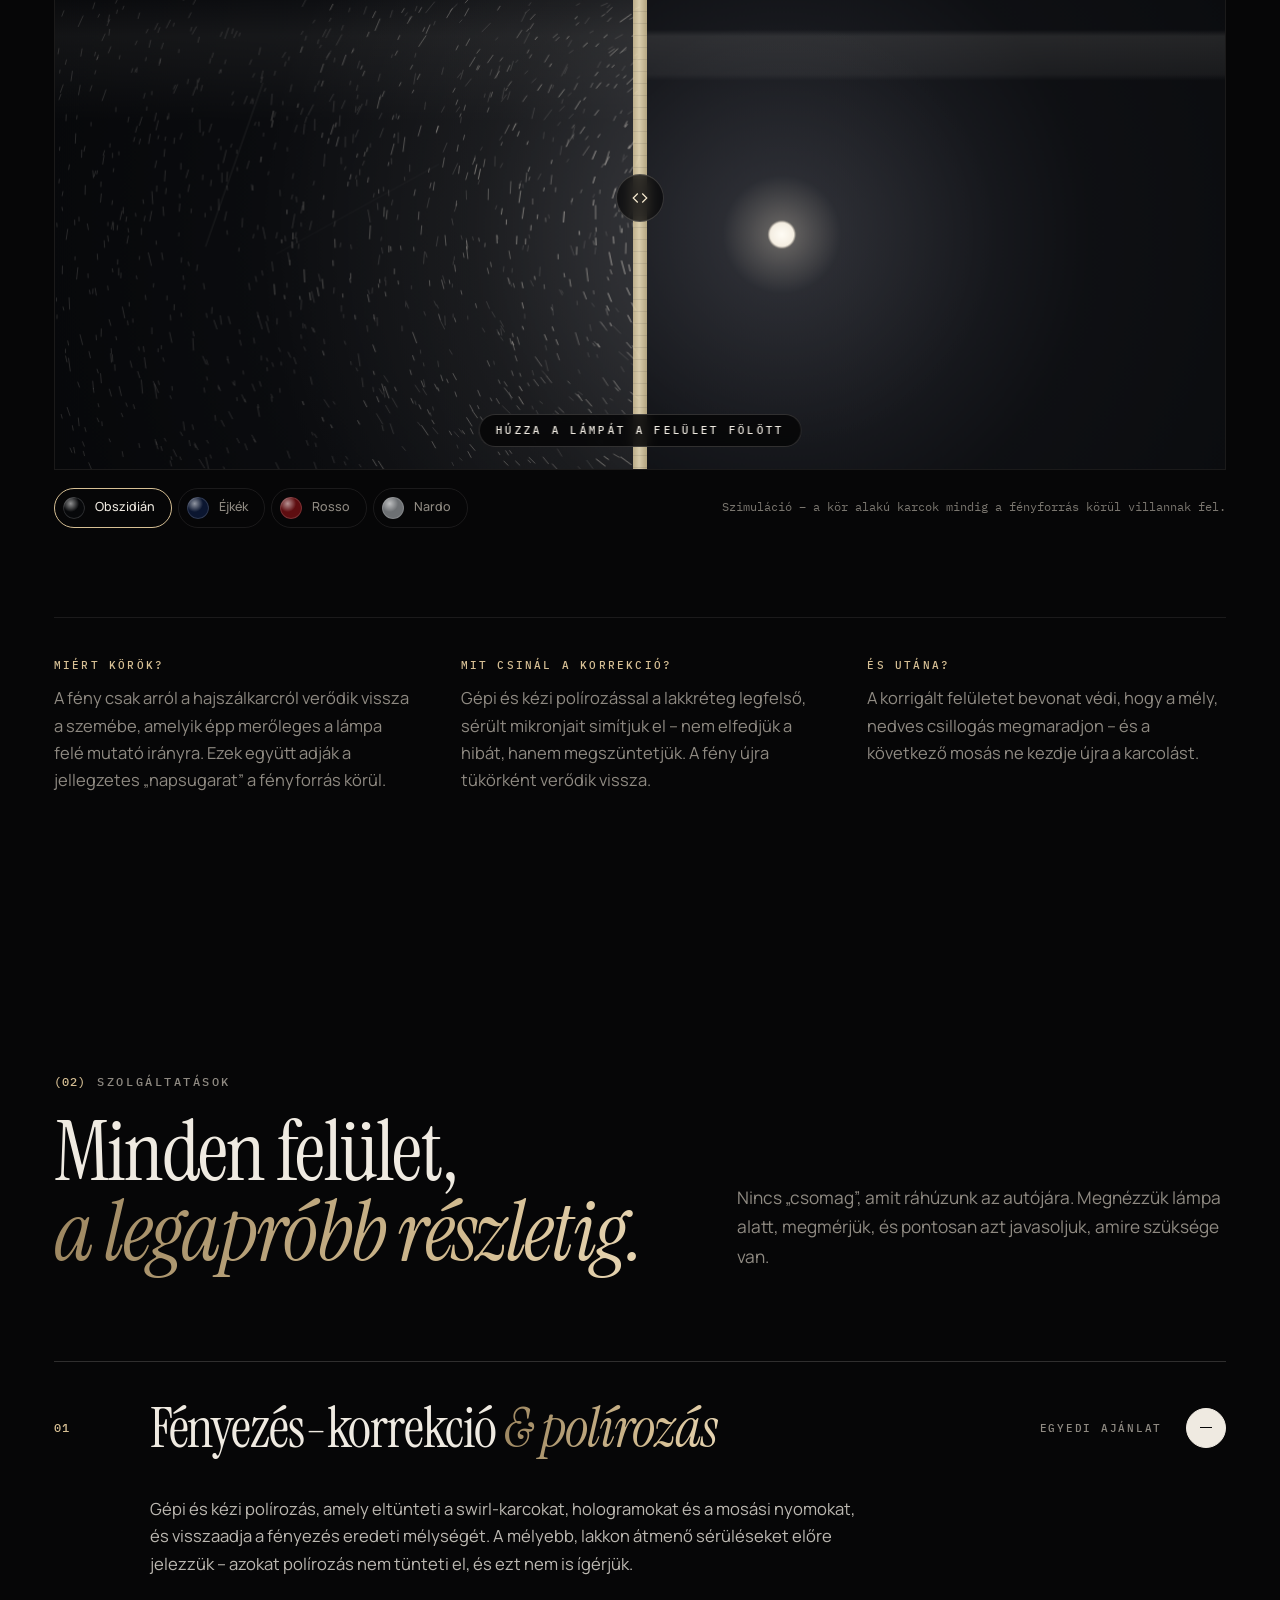
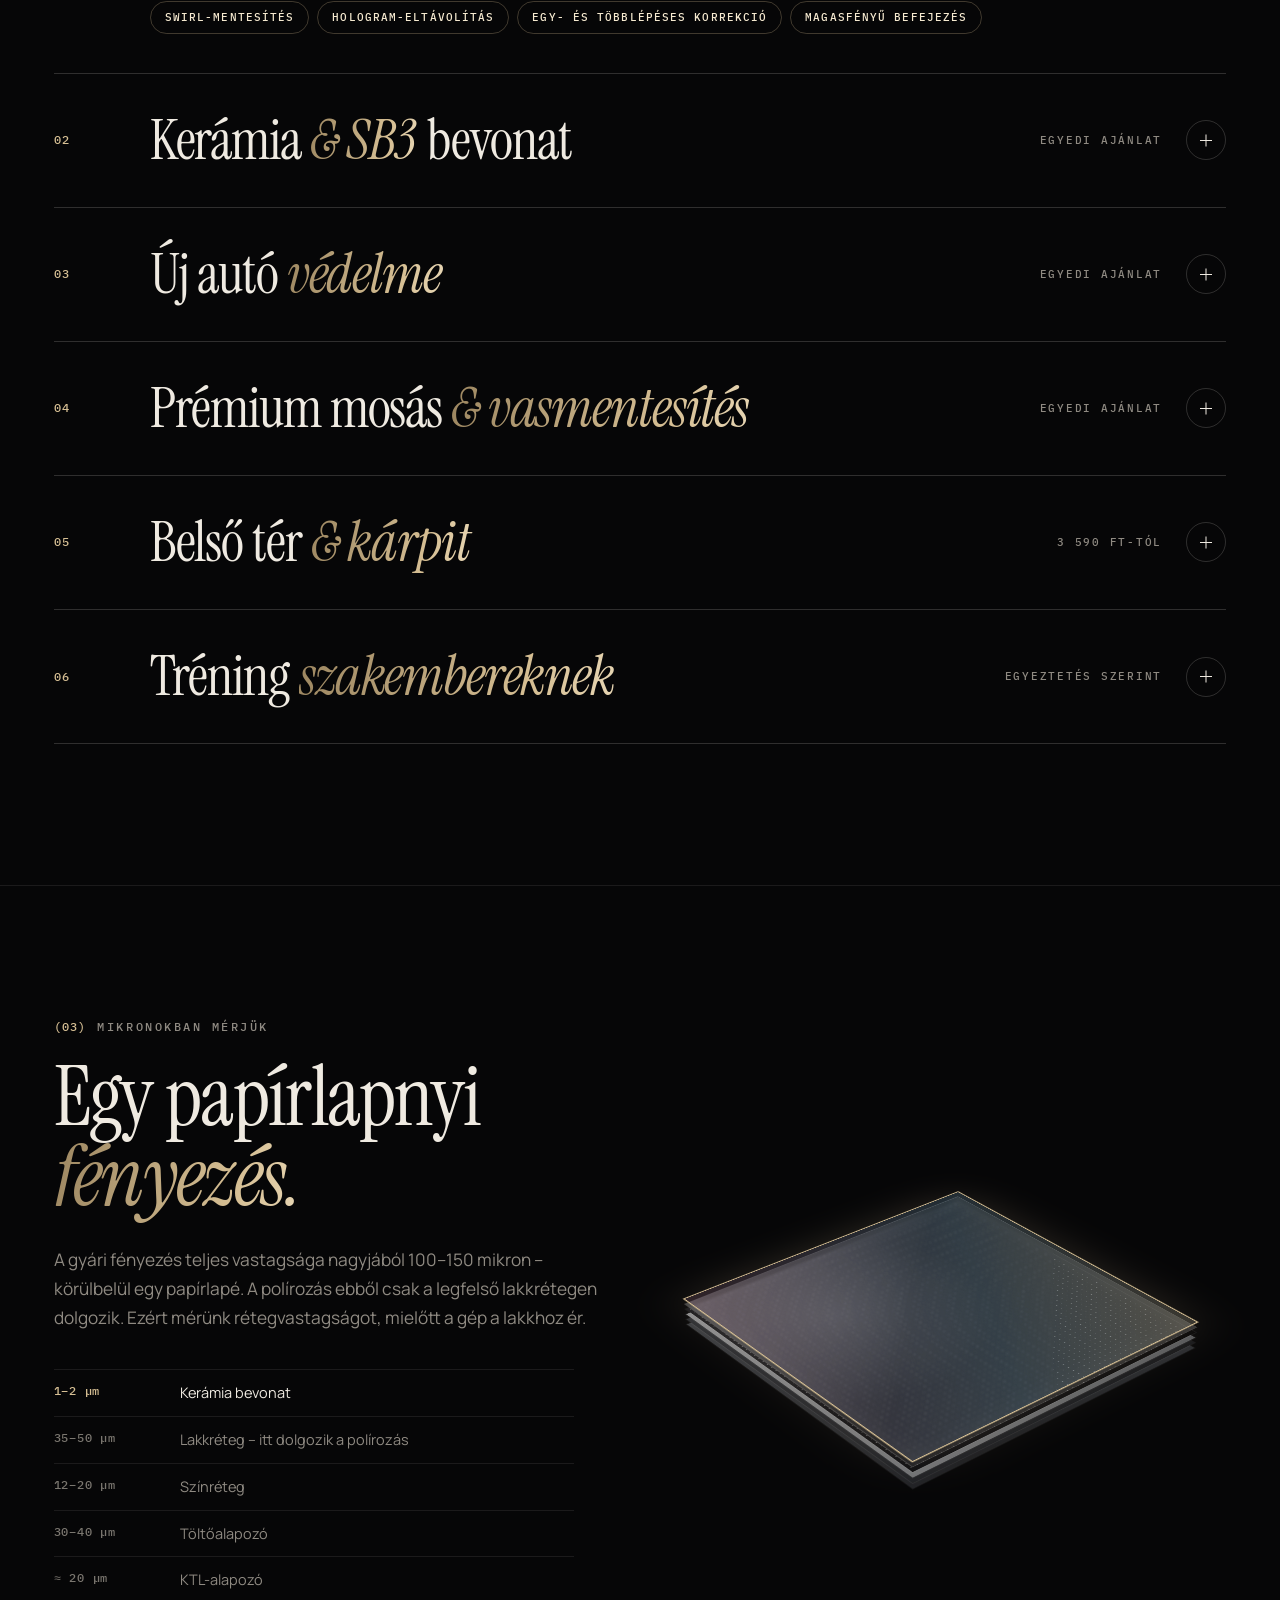
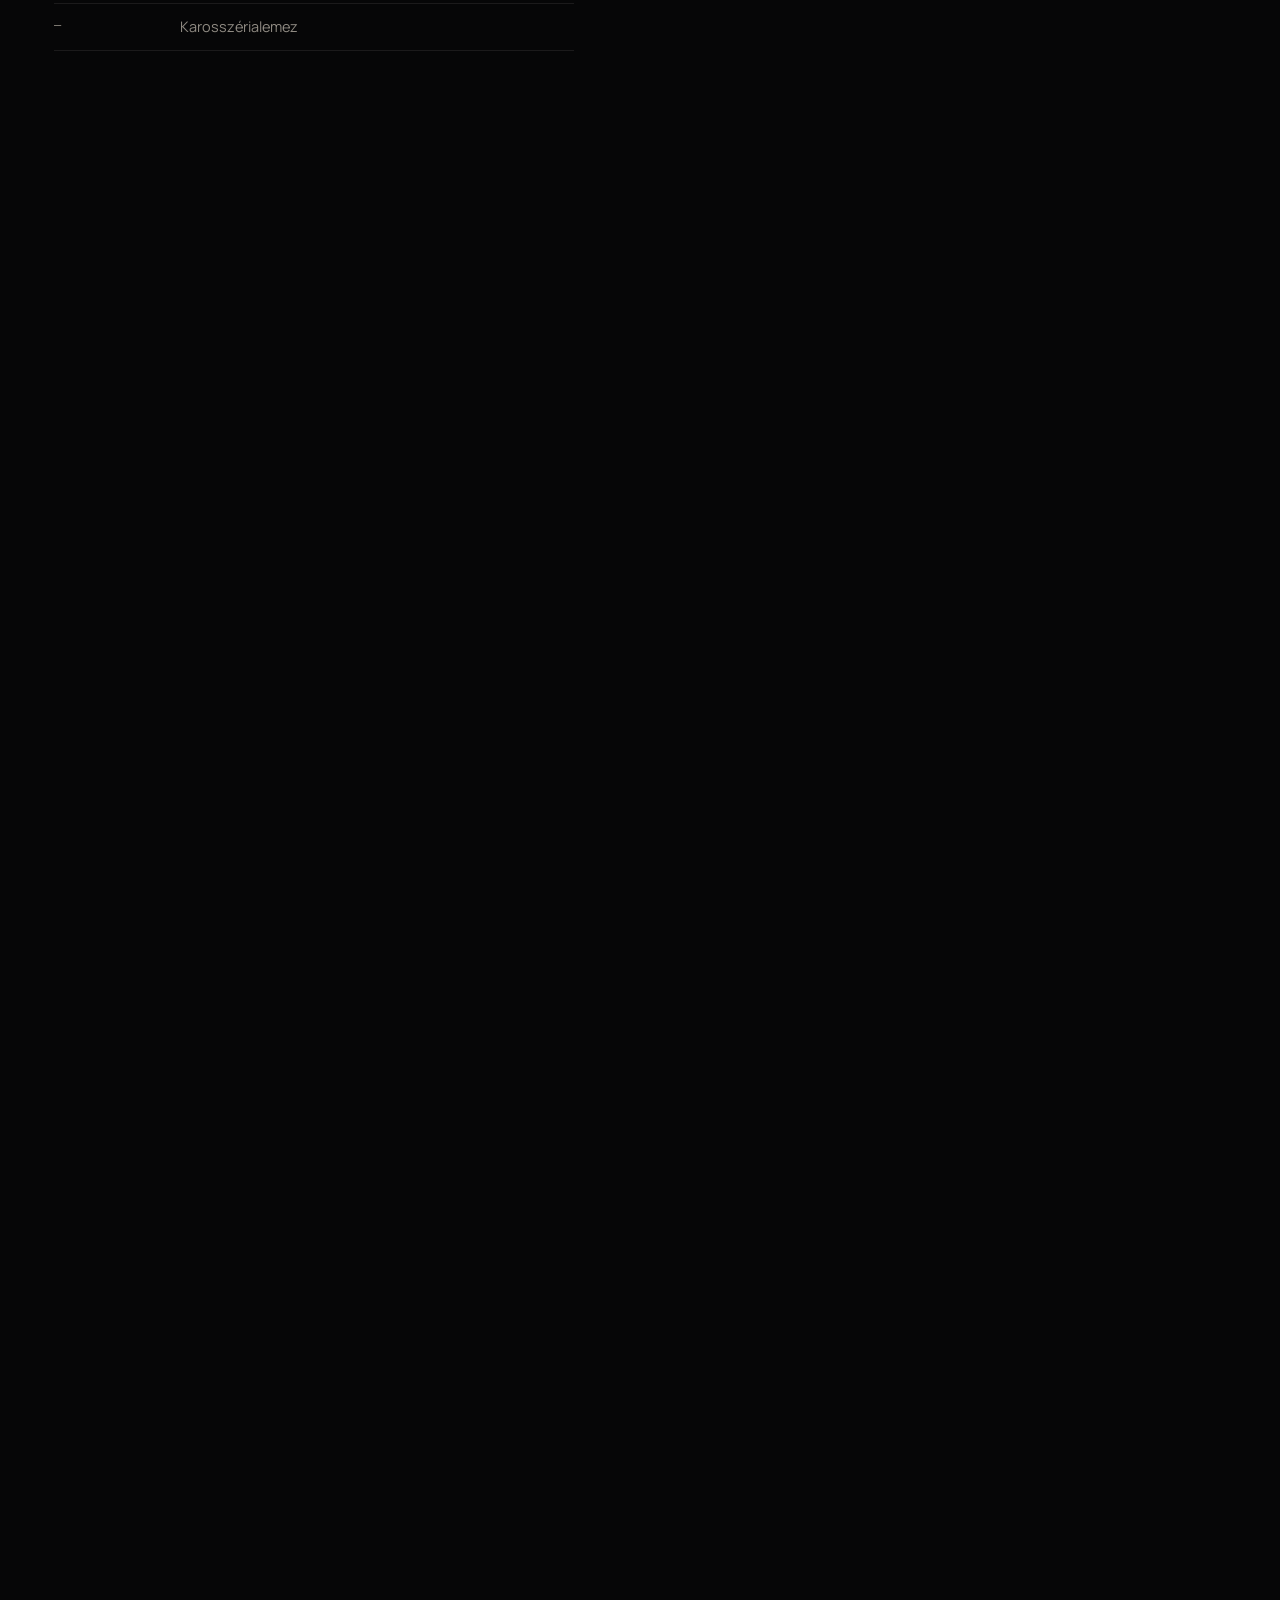
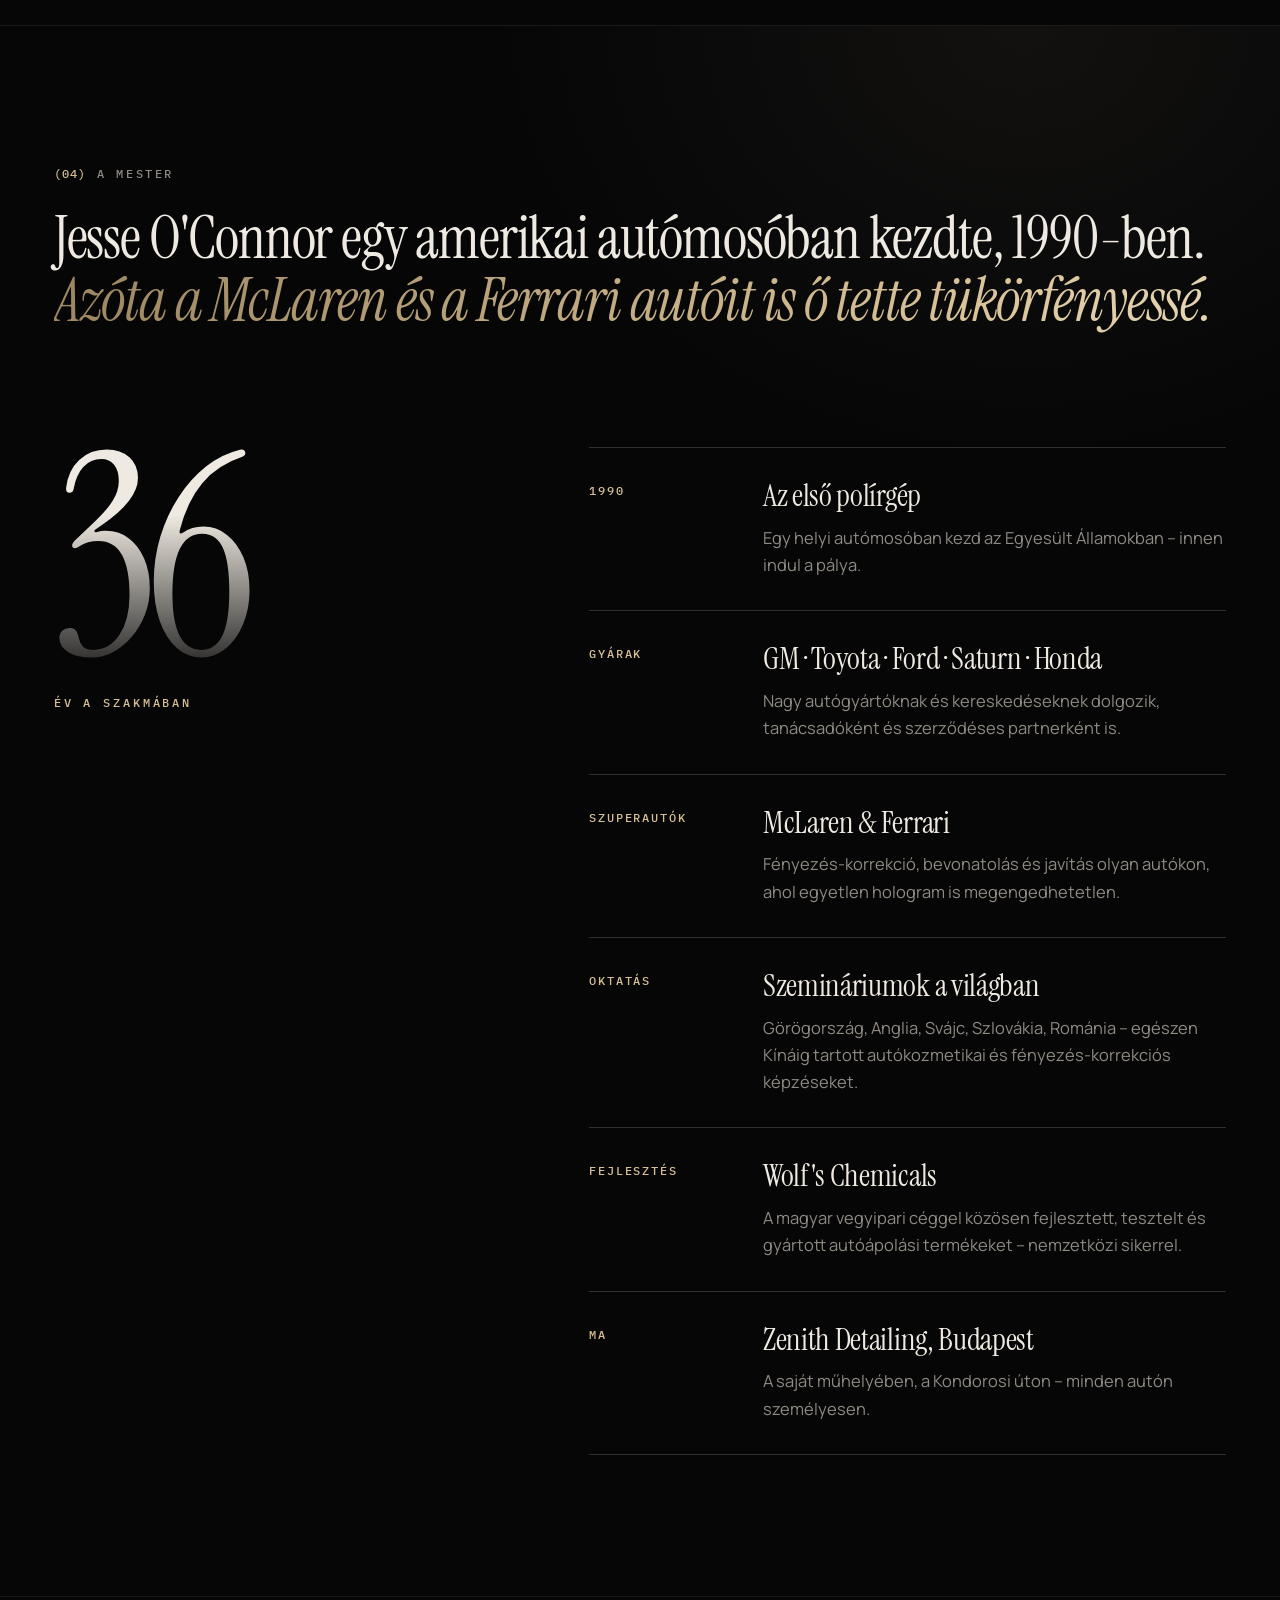
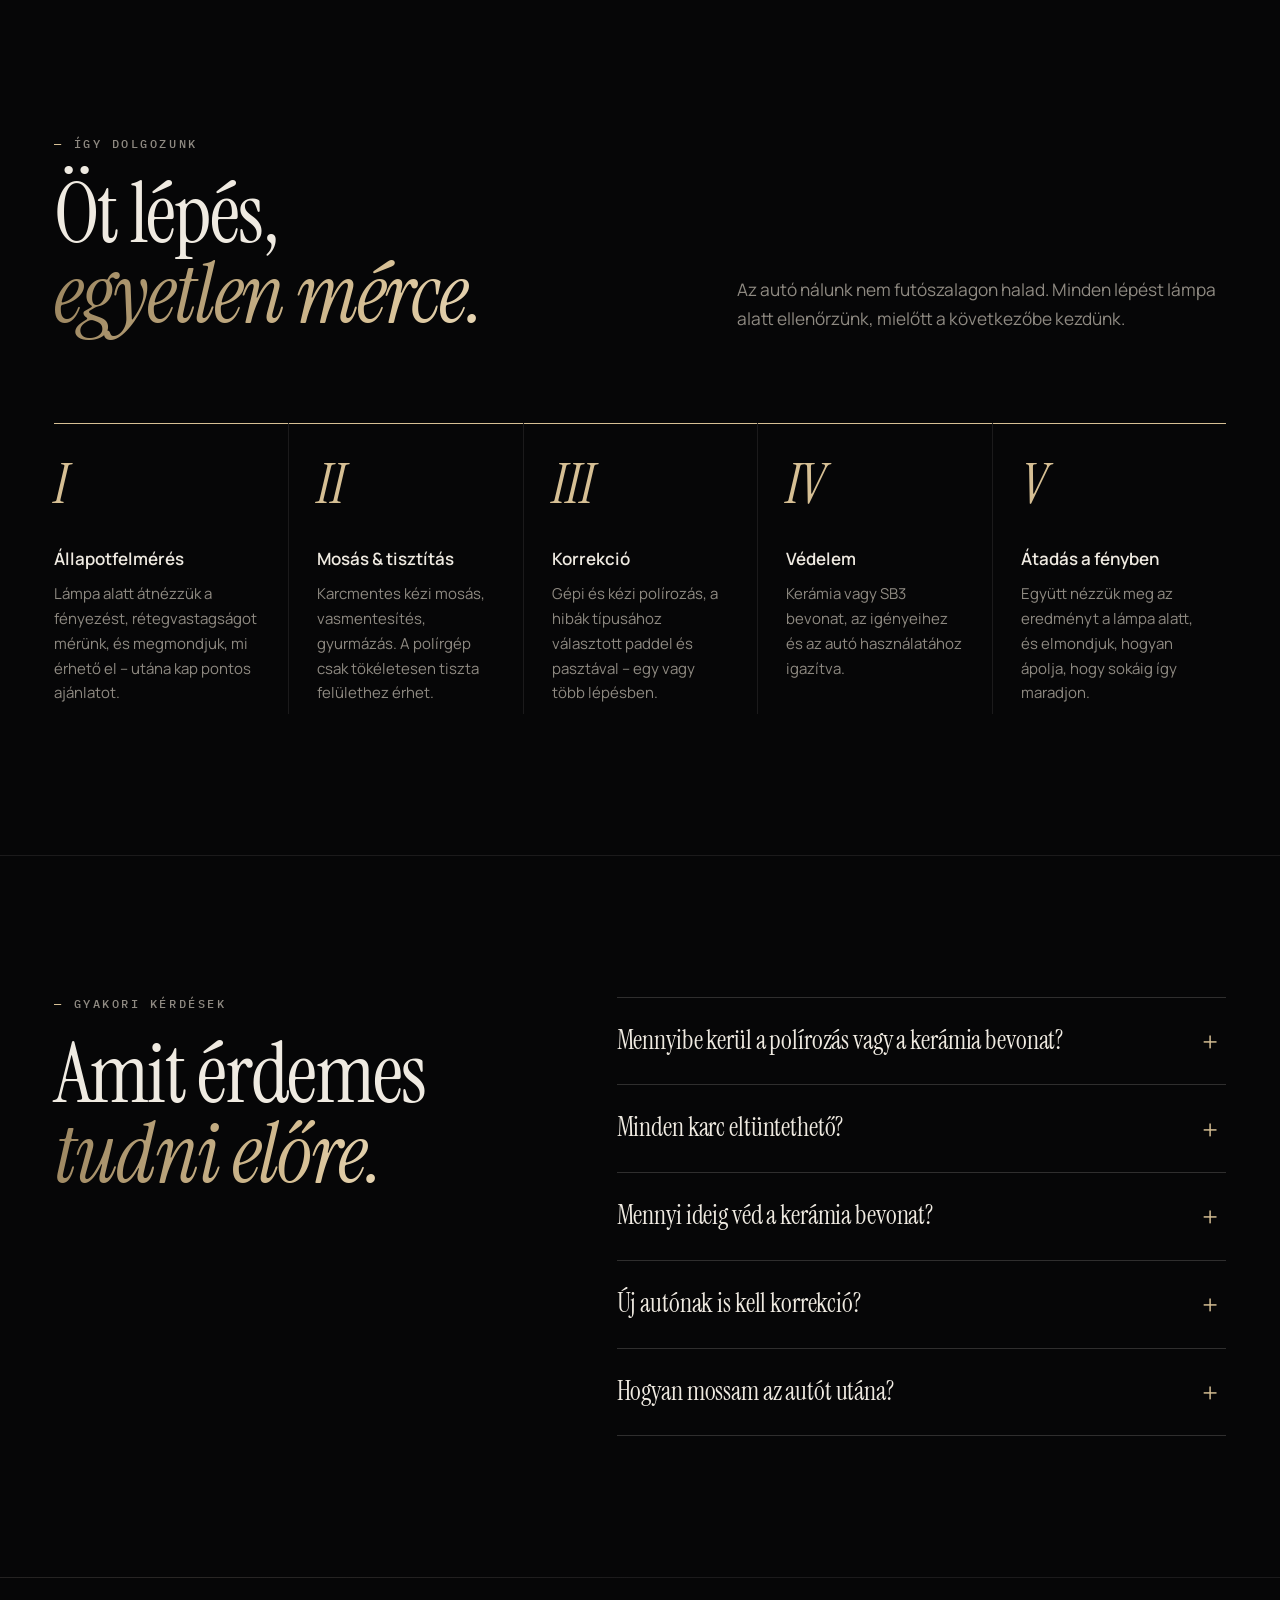
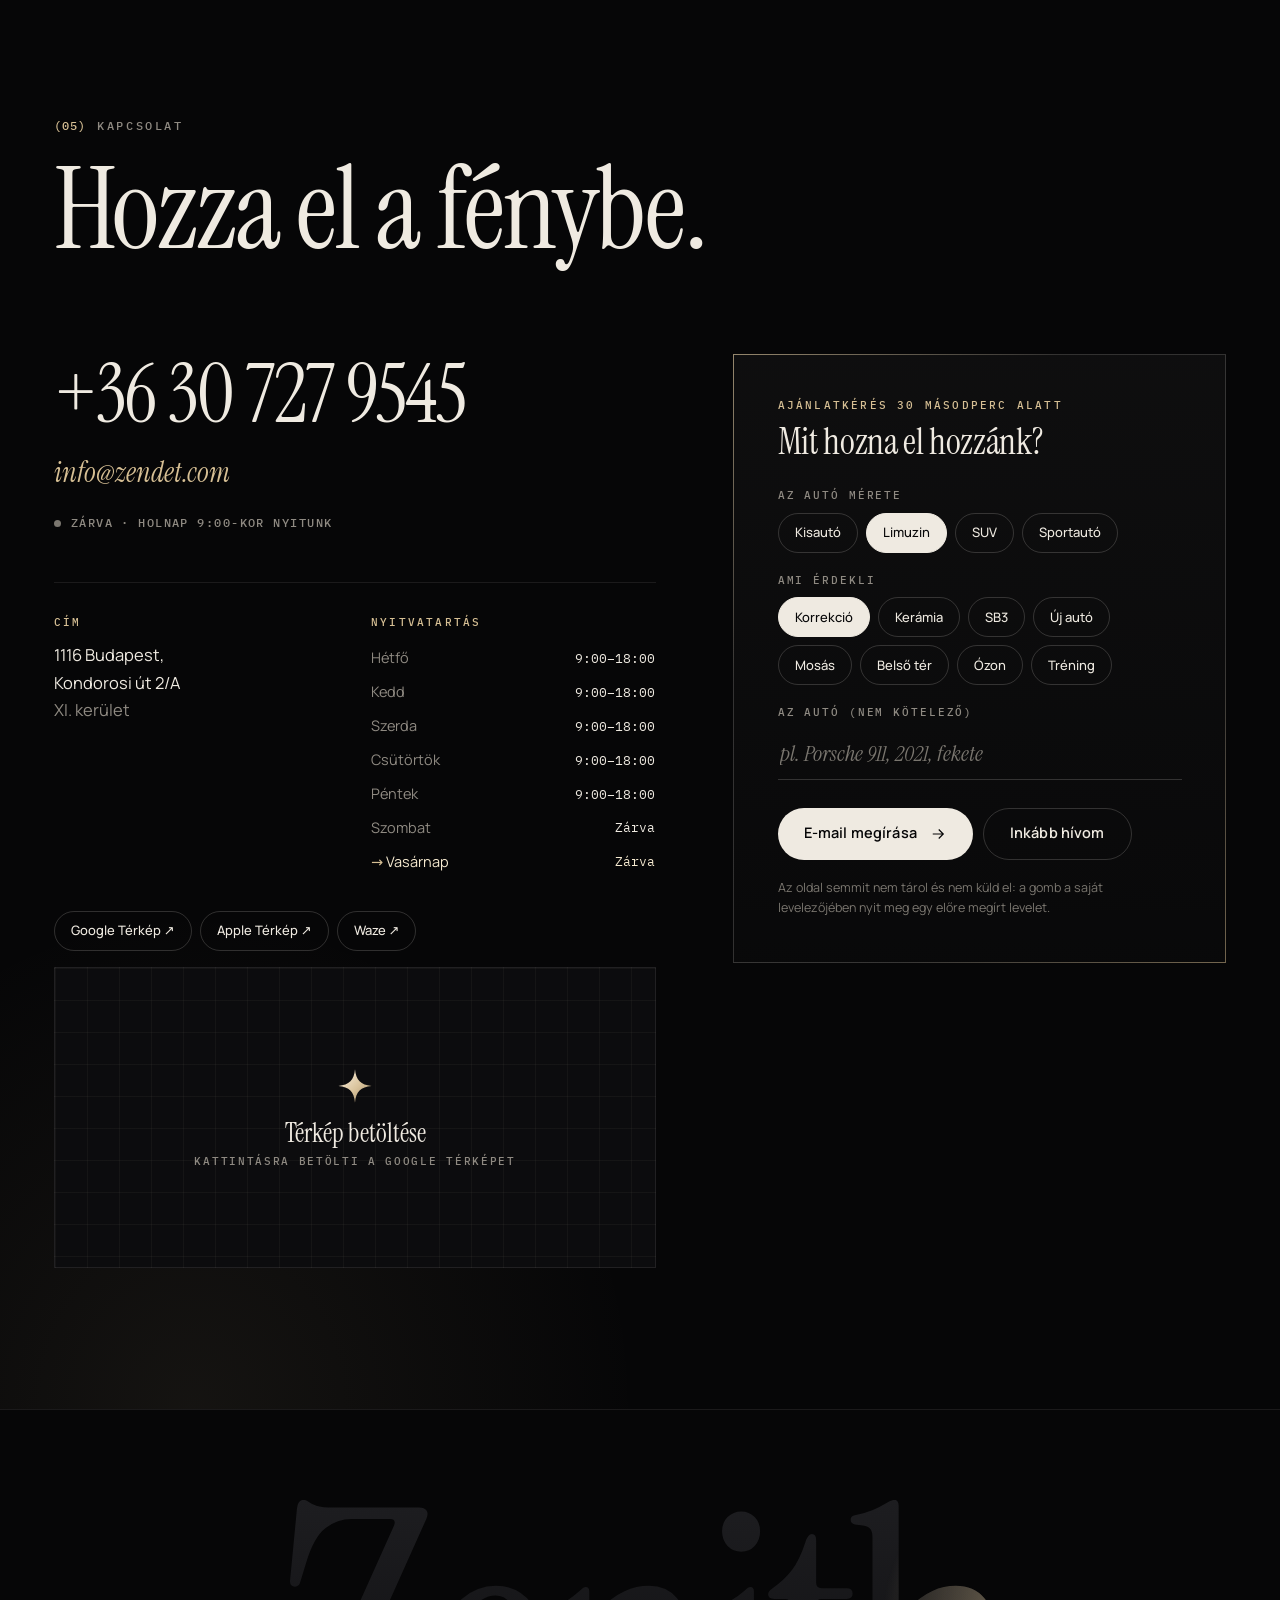
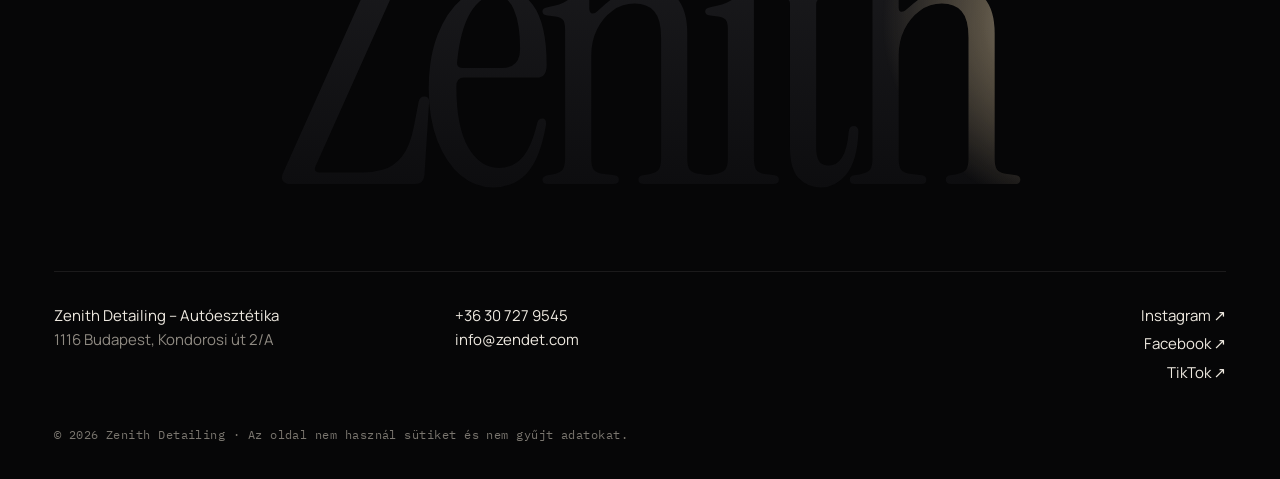
==== commit 6e811adf: "Telefon: álló fejléc, olvasható rétegek-szekció, frissítés kikényszerítése - A fejléc telefonon mind" ====
--- a/public/index.html
+++ b/public/index.html
@@ -17,7 +17,7 @@
   <link rel="apple-touch-icon" href="assets/apple-touch-icon.png">
   <link rel="preload" href="assets/fonts/instrument-serif-latin-400-normal.woff2" as="font" type="font/woff2" crossorigin>
   <link rel="preload" href="assets/fonts/manrope-latin-wght-normal.woff2" as="font" type="font/woff2" crossorigin>
-  <link rel="stylesheet" href="styles.css">
+  <link rel="stylesheet" href="styles.css?v=4">
   <script type="application/ld+json">
   {
     "@context": "https://schema.org",
@@ -544,6 +544,6 @@
     <symbol id="i-phone" viewBox="0 0 24 24"><path d="M6.6 3.5h2.6l1.4 4.1-2 1.4a12 12 0 0 0 6.4 6.4l1.4-2 4.1 1.4v2.6a2 2 0 0 1-2.2 2A17 17 0 0 1 4.6 5.7a2 2 0 0 1 2-2.2Z" fill="none" stroke="currentColor" stroke-width="1.6" stroke-linejoin="round"/></symbol>
   </svg>
 
-  <script src="script.js" defer></script>
+  <script src="script.js?v=4" defer></script>
 </body>
 </html>
--- a/public/styles.css
+++ b/public/styles.css
@@ -45,7 +45,7 @@
   --bg-3: #131316;
   --text: #efeae1;        /* meleg fehér */
   --muted: #8f8a82;
-  --dim: #5d5a55;
+  --dim: #7a766f;
   --line: rgba(239, 234, 225, .09);
   --line-2: rgba(239, 234, 225, .18);
   --accent: #d6bf94;      /* pezsgő – az egyetlen kiemelőszín */
@@ -340,7 +340,9 @@
 .layers__sticky { position: sticky; top: 0; height: 100vh; height: 100svh; display: flex; align-items: center; overflow: hidden; }
 .layers__grid { display: grid; grid-template-columns: 1fr 1.05fr; gap: 48px; align-items: center; }
 .layers__legend { margin-top: 36px; max-width: 520px; }
-.layers__legend li { display: grid; grid-template-columns: 110px 1fr; gap: 16px; padding: 11px 0; border-top: 1px solid var(--line); color: var(--dim); transition: color .4s; font-size: 14.5px; }
+.layers__legend li { display: grid; grid-template-columns: 110px 1fr; gap: 16px; padding: 11px 0; border-top: 1px solid var(--line); color: var(--muted); transition: color .4s; font-size: 14.5px; }
+.layers__legend li .layers__um { color: var(--dim); }
+.layers__legend li:not(.is-on) .layers__um { transition: color .4s; }
 .layers__legend li:last-child { border-bottom: 1px solid var(--line); }
 .layers__um { font: 500 12px/1.6 var(--mono); letter-spacing: .06em; }
 .layers__legend li.is-on { color: var(--text); }
@@ -652,6 +654,35 @@
   }
   .master__big { background: none; -webkit-background-clip: border-box; background-clip: border-box; color: var(--text); }
   .stack__layer:nth-child(5) { backdrop-filter: none; }
+
+  /* Fejléc: mindig ugyanaz a háttér, nincs átmenet görgetéskor, saját rétegen (iPhone-on így nem remeg) */
+  .nav, .nav.is-scrolled {
+    background: linear-gradient(180deg, rgba(6, 6, 7, .96), rgba(6, 6, 7, .9));
+    border-color: var(--line); backdrop-filter: none; -webkit-backdrop-filter: none;
+    transition: none; transform: translateZ(0); -webkit-transform: translateZ(0); will-change: transform;
+  }
+  /* nyitott menünél nincs transform: különben a teljes képernyős menü a fejléc dobozába szorulna */
+  .nav.is-open { background: transparent; border-color: transparent; transform: none; -webkit-transform: none; will-change: auto; }
+
+  /* Rétegek: a 3D-s kép helyett lapos keresztmetszet – a színes sávok maguk a rétegek, mellettük a teljes szöveg */
+  .stack { display: none; }
+  .layers__legend { margin-top: 32px; border: 1px solid var(--line-2); }
+  .layers__legend li, .layers__legend li.is-on {
+    grid-template-columns: 34px 88px 1fr; gap: 0 14px; align-items: center; padding: 0 14px 0 0;
+    color: var(--text); border-top: 1px solid var(--line); font-size: 15px; line-height: 1.35; min-height: 52px;
+  }
+  .layers__legend li:first-child { border-top: 0; }
+  .layers__legend li:last-child { border-bottom: 0; }
+  .layers__legend li::before { content: ""; align-self: stretch; }
+  .layers__legend li > span:last-child { padding-block: 12px; }
+  .layers__legend li .layers__um, .layers__legend li.is-on .layers__um { color: var(--accent); font-size: 11.5px; }
+  .layers__legend li[data-l="5"]::before { background: linear-gradient(180deg, rgba(255, 180, 210, .5), rgba(160, 220, 255, .55), rgba(214, 191, 148, .8)); }
+  .layers__legend li[data-l="4"]::before { background: linear-gradient(90deg, rgba(255, 255, 255, .28), rgba(255, 255, 255, .1)); }
+  .layers__legend li[data-l="3"]::before { background: radial-gradient(rgba(255, 255, 255, .35) .6px, transparent 1px) 0 0 / 6px 6px, #121216; }
+  .layers__legend li[data-l="2"]::before { background: #7d7e80; }
+  .layers__legend li[data-l="1"]::before { background: #2b2d31; }
+  .layers__legend li[data-l="0"]::before { background: linear-gradient(90deg, #4a4c50, #2a2c30); }
+  .layers__legend li[data-l="4"] { background: rgba(214, 191, 148, .06); }
   .stack__layer:nth-child(6) { animation: none; }
   .flow__list li::before { width: 100%; transition: none; }
 }
@@ -676,7 +707,7 @@
   .lab__swatches { gap: 8px; }
   .lab__note { flex-basis: 100%; }
   .lab__cue { font-size: 9.5px; letter-spacing: .16em; bottom: 16px; }
-  .contact__mail { display: inline-block; padding-block: 10px; }
+  .contact__mail { display: block; width: fit-content; padding-block: 10px; }
   .contact__phone { padding-top: 4px; }
   .foot__row a { display: inline-block; padding-block: 12px; }
   .foot__row p { line-height: 1.3; }
